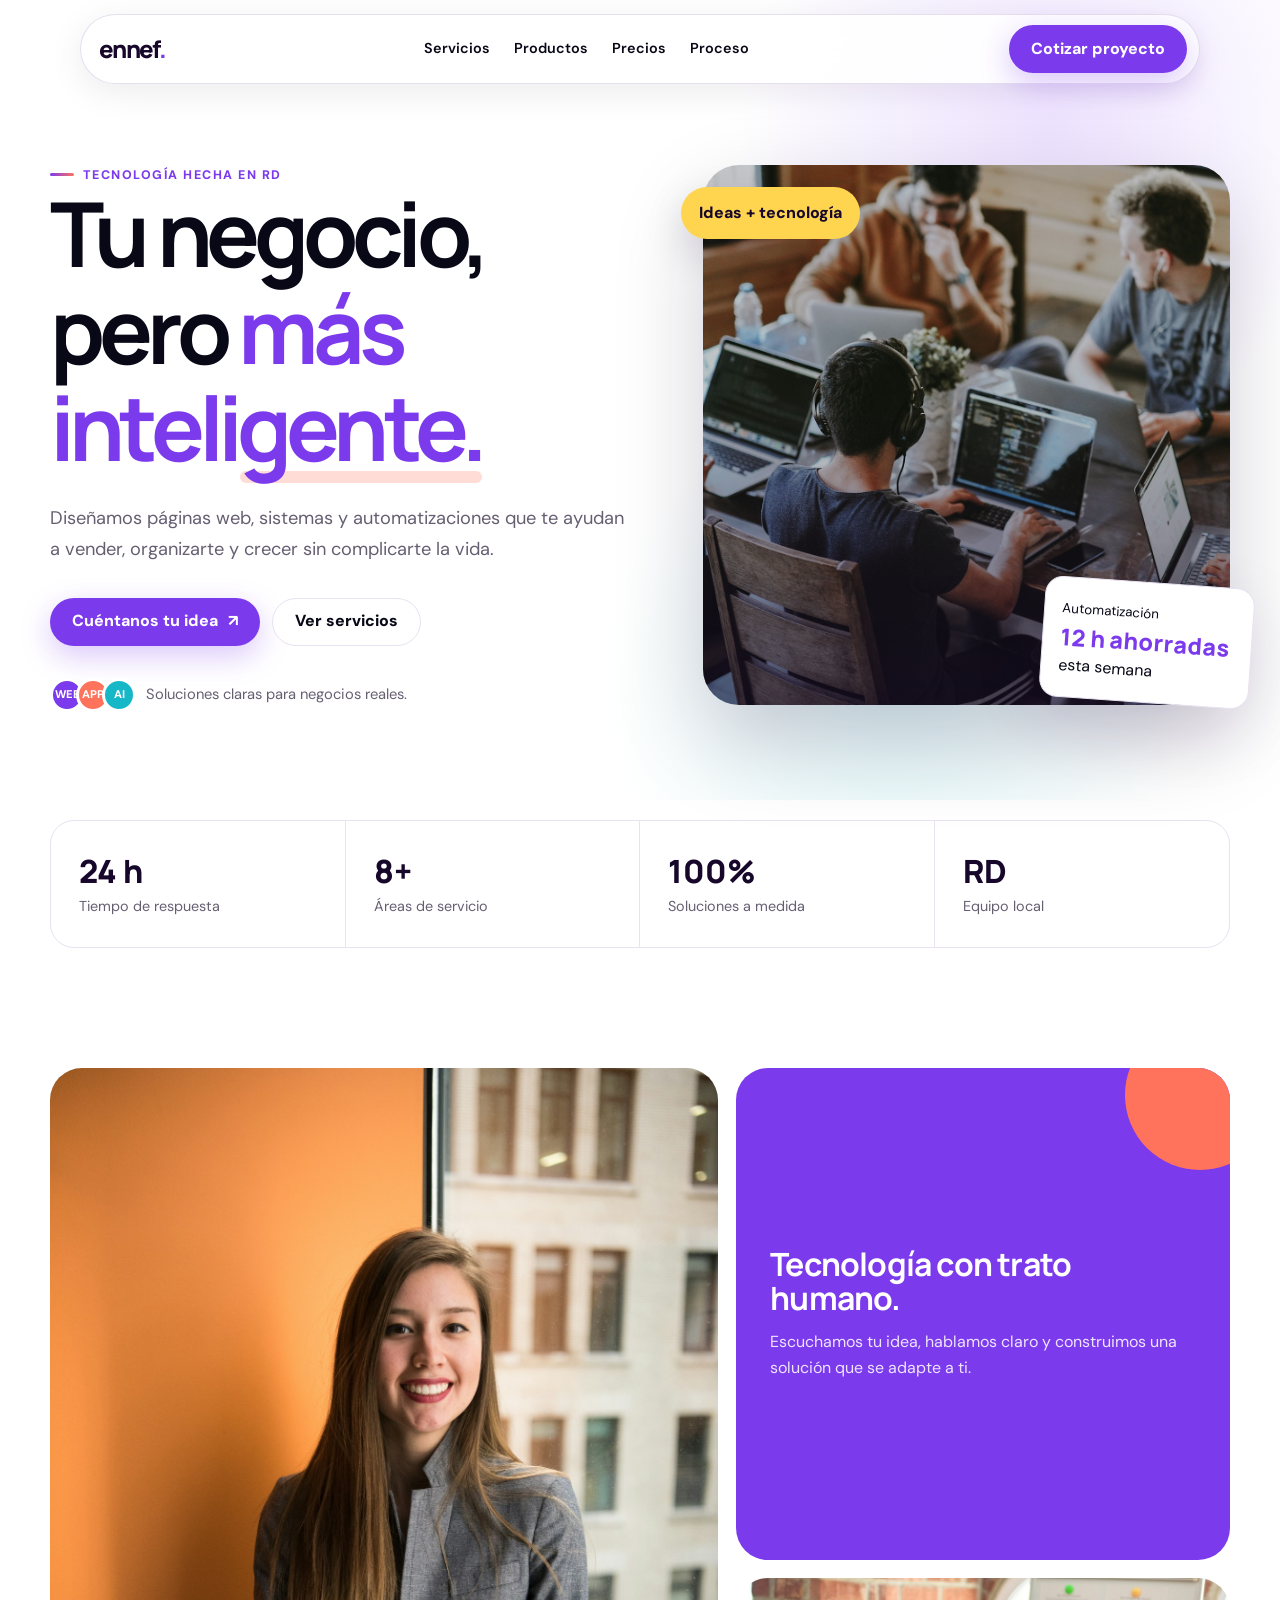
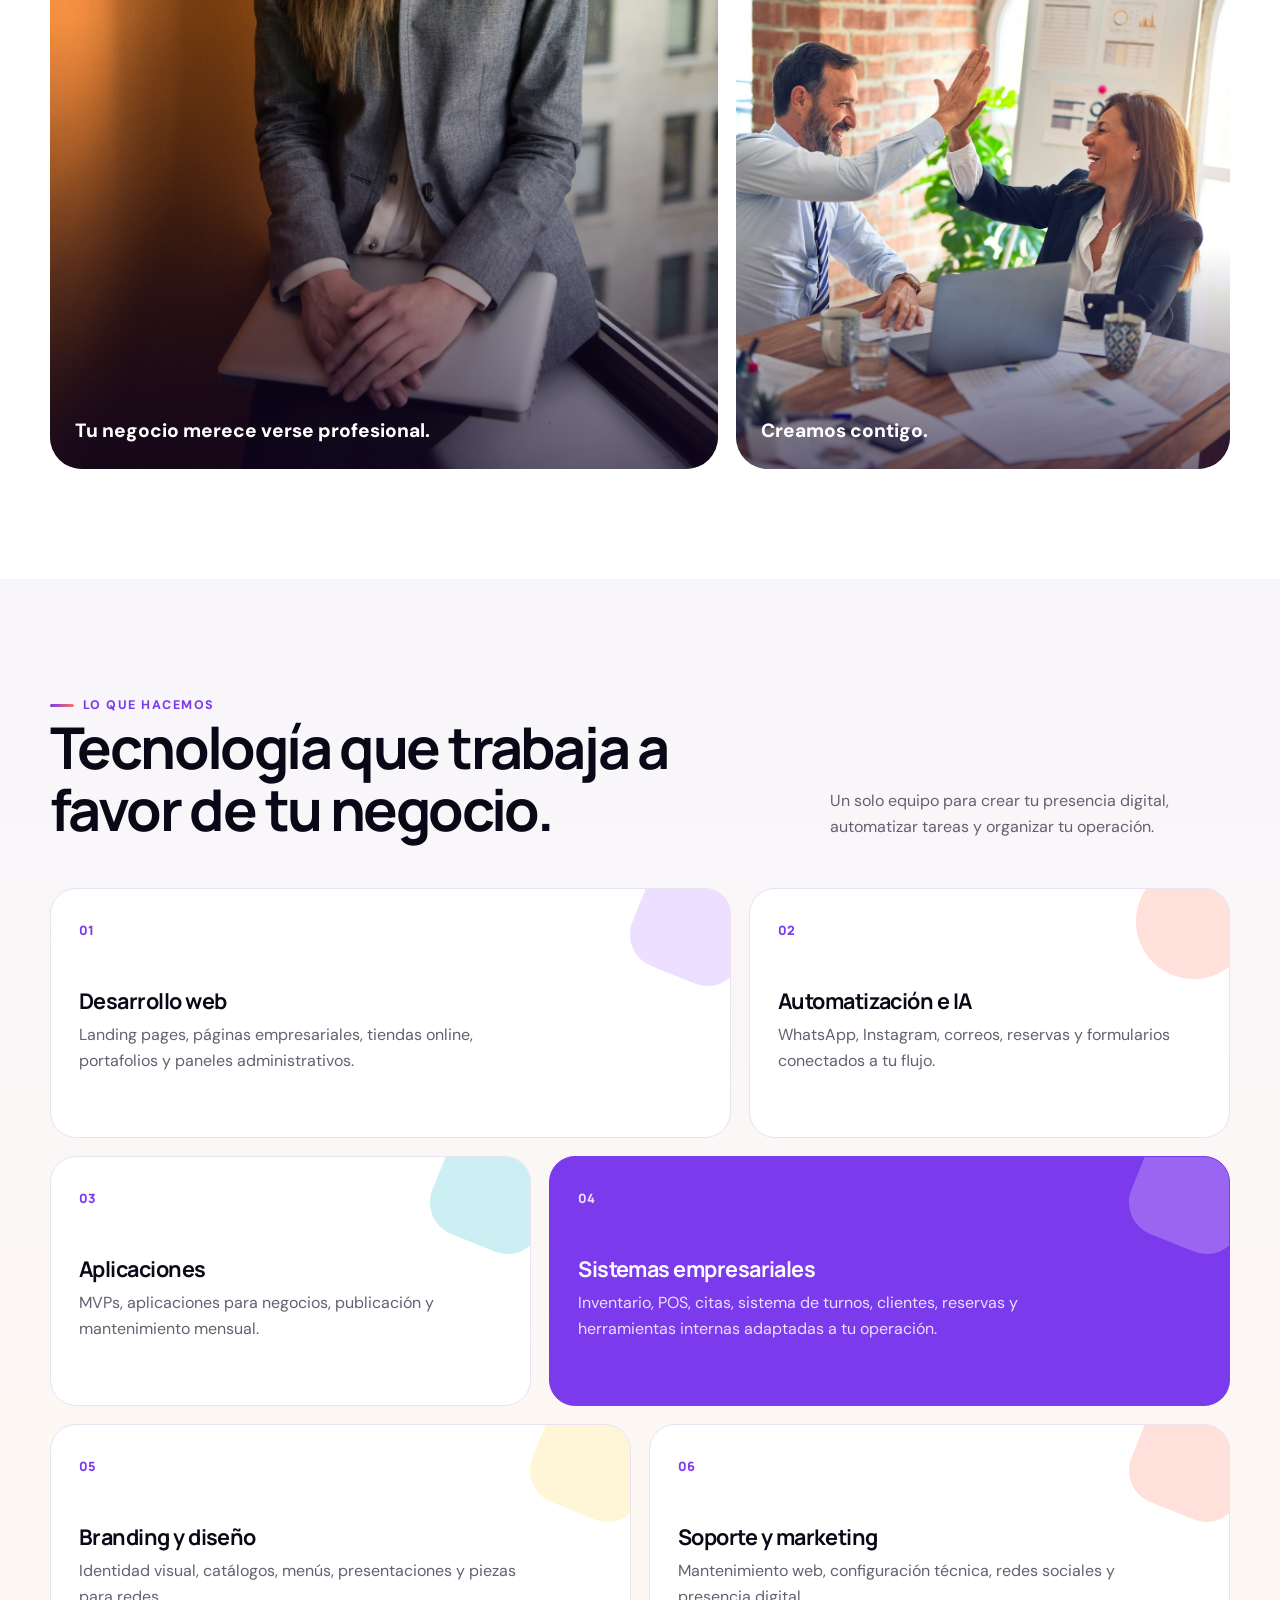
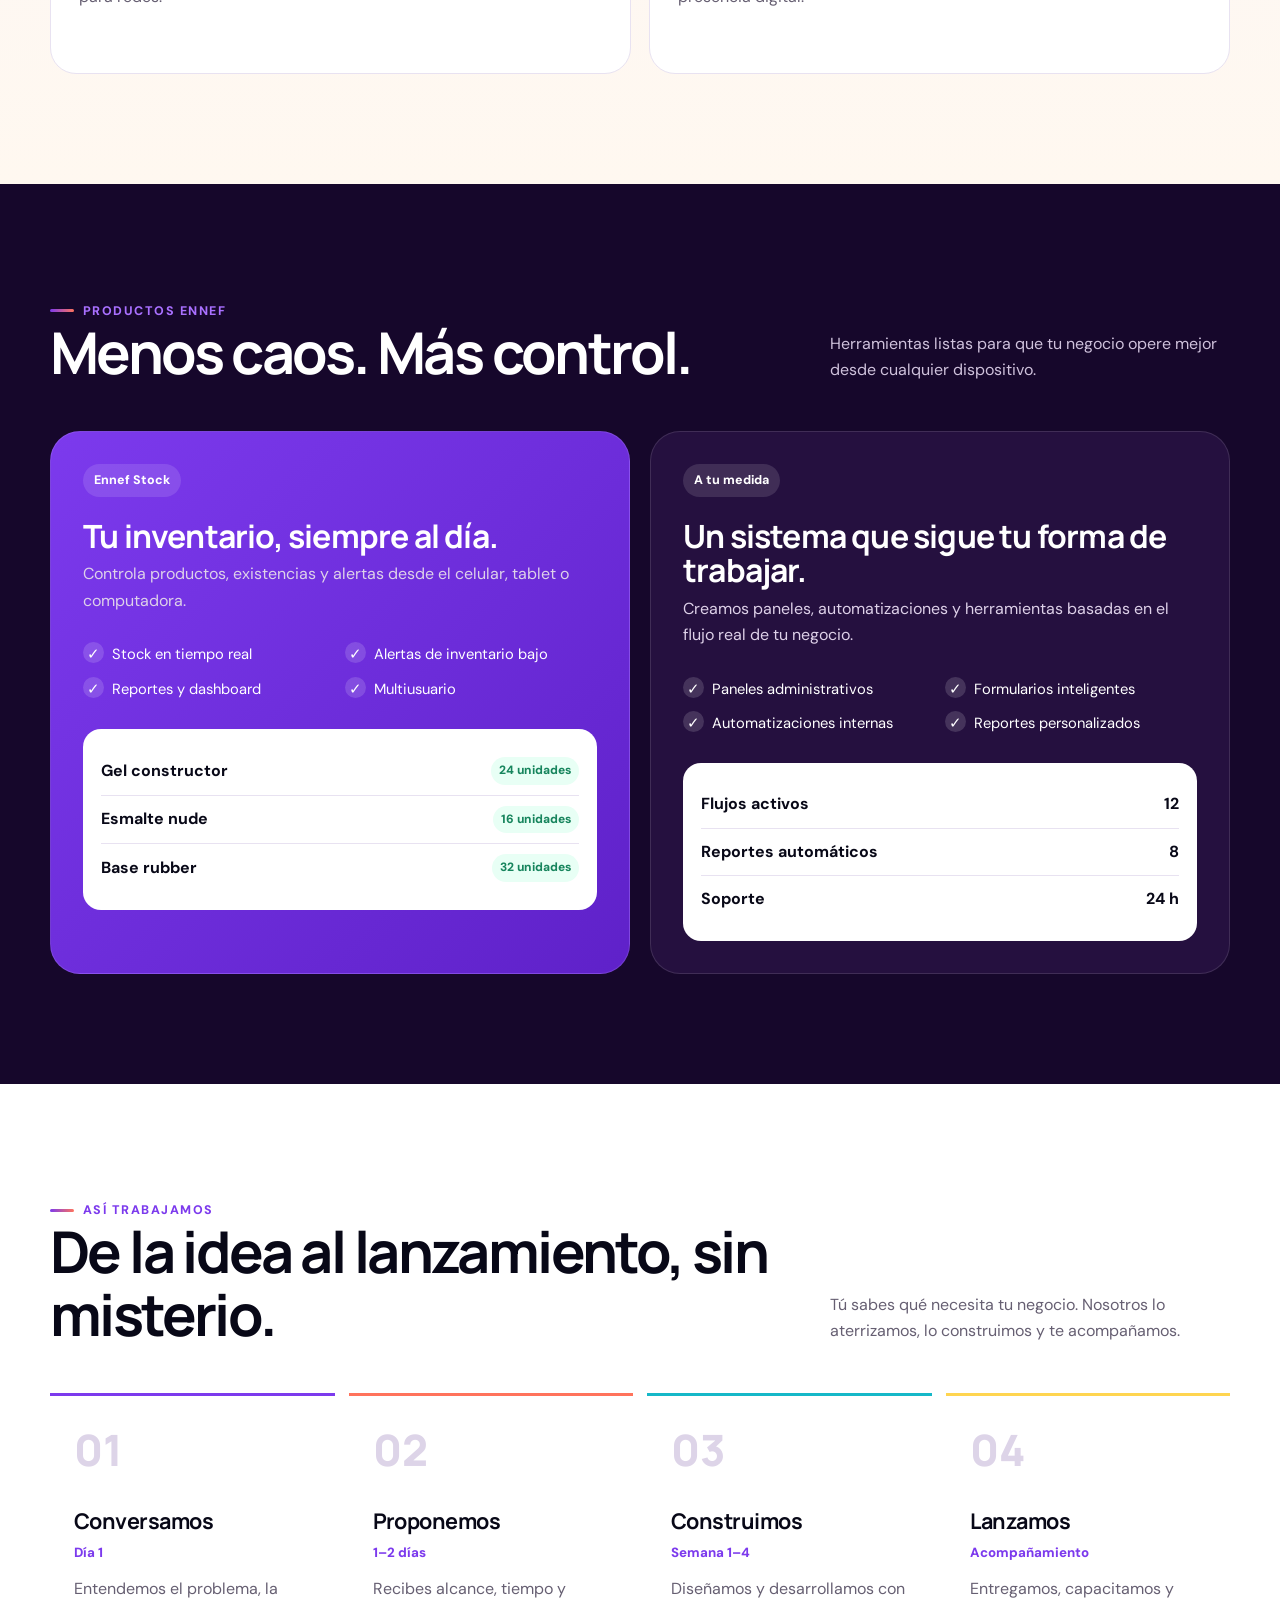
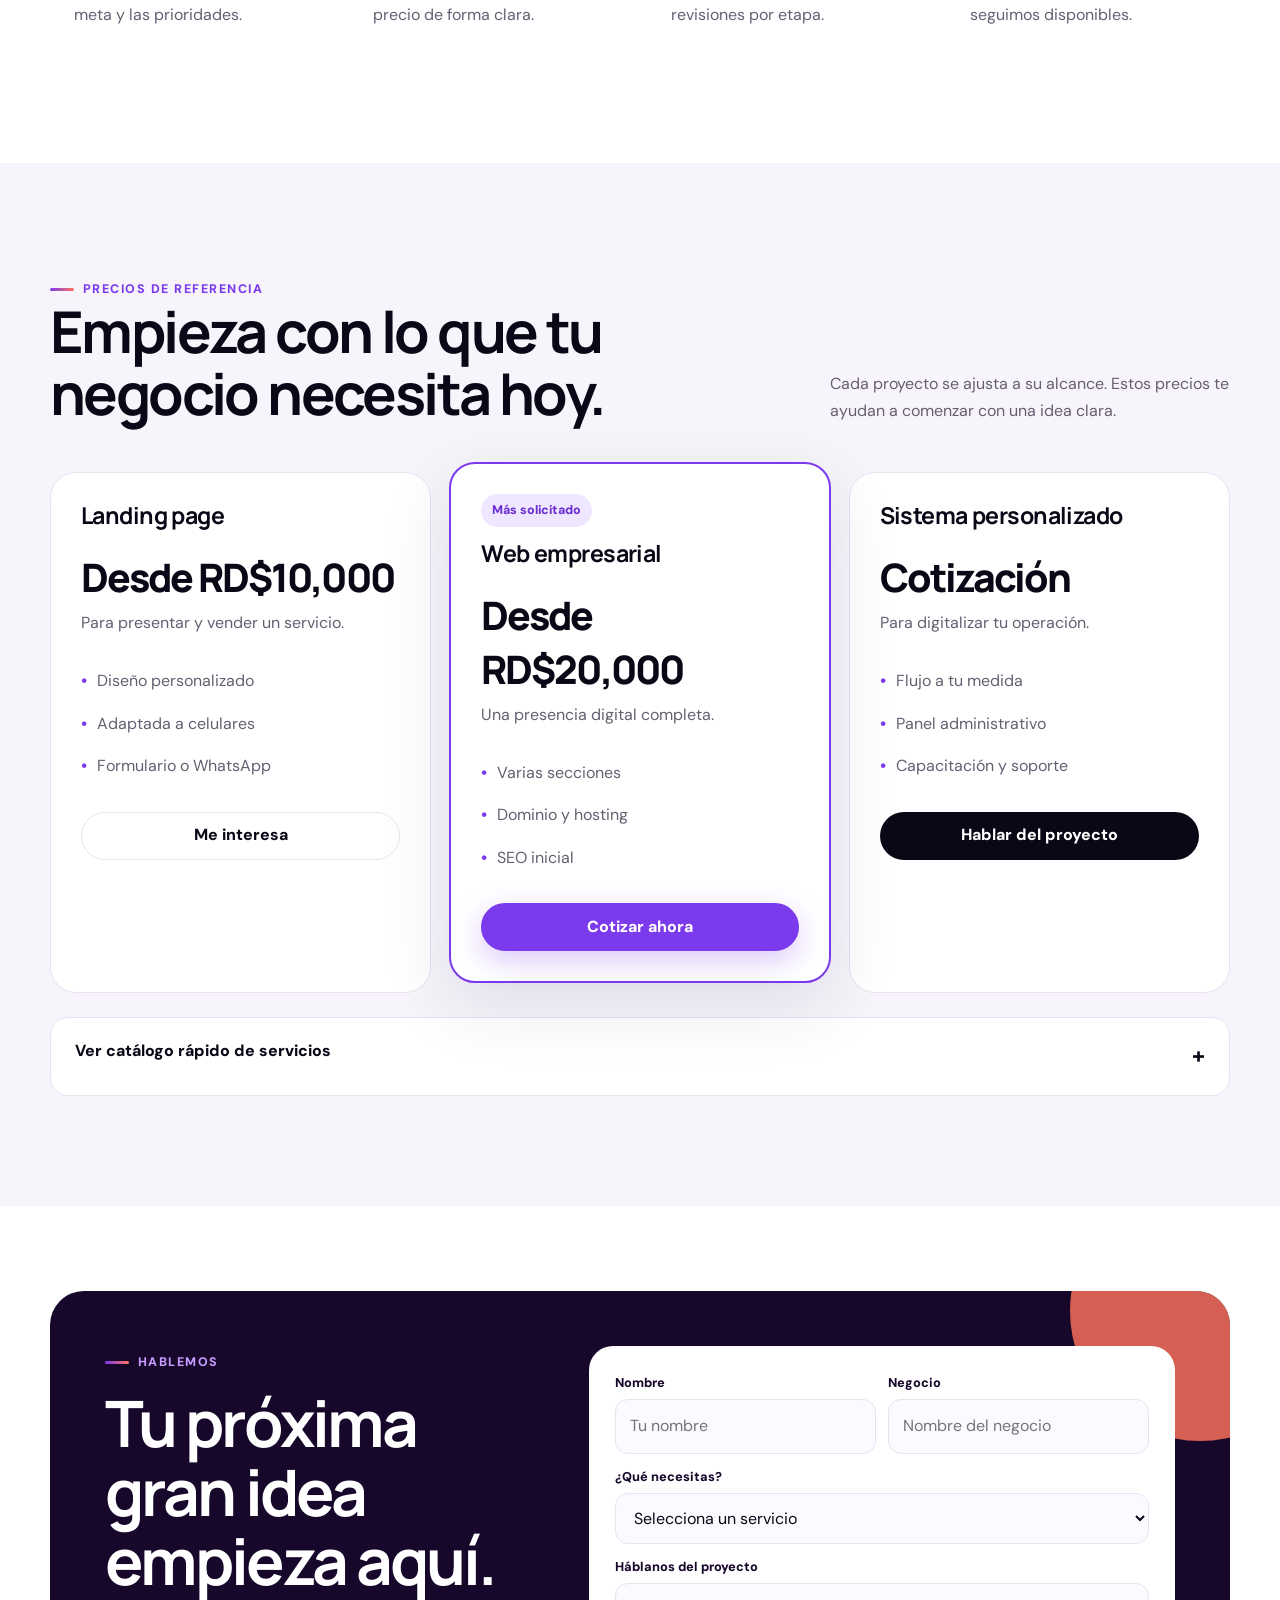
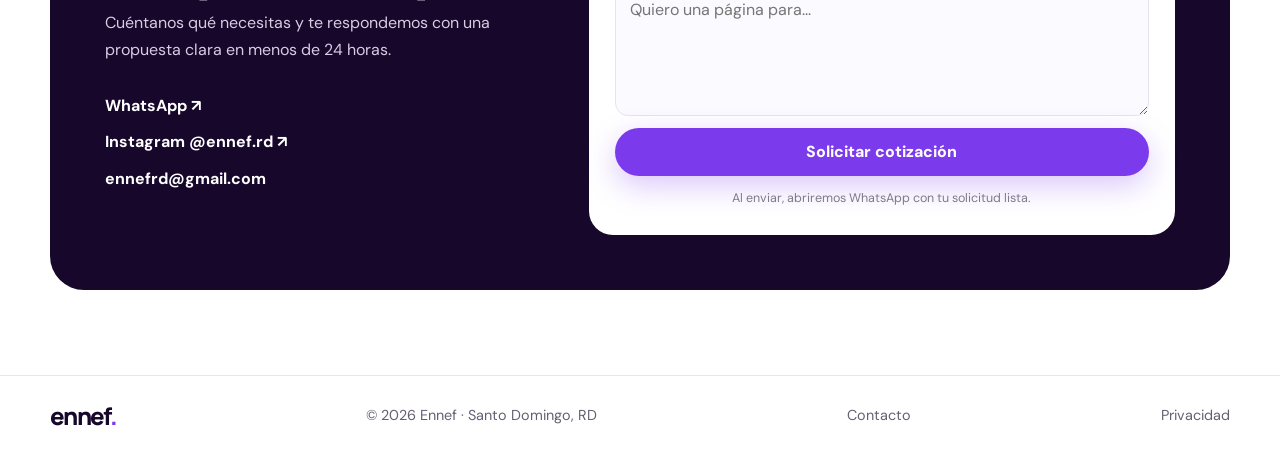
==== index.html @ be3eb2d5 "Add sistema de turnos as a service and pricing option Co-Authored-By: Claude Sonnet 5 <noreply@anthr" ====
<!doctype html>
<html lang="es">
<head>
  <meta charset="utf-8">
  <meta name="viewport" content="width=device-width,initial-scale=1">
  <meta name="theme-color" content="#ffffff">
  <meta name="description" content="Ennef crea páginas web, sistemas y automatizaciones para negocios en República Dominicana.">
  <title>Ennef — Tecnología para hacer crecer tu negocio</title>
  <meta property="og:title" content="Ennef — Tecnología para hacer crecer tu negocio">
  <meta property="og:description" content="Páginas web, sistemas y automatizaciones para negocios en República Dominicana.">
  <meta property="og:image" content="https://ennefrd.com/ennef-thumbnail-web.jpg">
  <meta property="og:url" content="https://ennefrd.com/">
  <meta name="twitter:card" content="summary_large_image">
  <meta name="twitter:title" content="Ennef — Tecnología para hacer crecer tu negocio">
  <meta name="twitter:description" content="Páginas web, sistemas y automatizaciones para negocios en República Dominicana.">
  <meta name="twitter:image" content="https://ennefrd.com/ennef-thumbnail-web.jpg">
  <!-- Google tag (gtag.js) -->
  <script async src="https://www.googletagmanager.com/gtag/js?id=G-Z92DLK2X8Y"></script>
  <script>
    window.dataLayer = window.dataLayer || [];
    function gtag(){dataLayer.push(arguments);}
    gtag('js', new Date());
    gtag('config', 'G-Z92DLK2X8Y');
  </script>
  <!-- Google AdSense -->
  <script async src="https://pagead2.googlesyndication.com/pagead/js/adsbygoogle.js?client=ca-pub-1728765769727631" crossorigin="anonymous"></script>
  <link rel="preconnect" href="https://fonts.googleapis.com">
  <link rel="preconnect" href="https://fonts.gstatic.com" crossorigin>
  <link href="https://fonts.googleapis.com/css2?family=DM+Sans:wght@400;500;600;700&family=Manrope:wght@600;700;800&display=swap" rel="stylesheet">
  <link rel="icon" type="image/png" href="favicon.png">
  <style>
    :root{--ink:#080817;--purple:#7c3aed;--deep:#16072b;--lilac:#a970ff;--cyan:#16b8c8;--coral:#ff735c;--paper:#fff;--soft:#f7f5fb;--line:#e8e2f1;--muted:#665f72;--radius:26px;--shadow:0 22px 70px rgba(40,19,71,.11)}
    *{box-sizing:border-box}html{scroll-behavior:smooth}body{margin:0;background:var(--paper);color:var(--ink);font:400 16px/1.65 "DM Sans",sans-serif;overflow-x:hidden}a{color:inherit;text-decoration:none}button,input,select,textarea{font:inherit}.wrap{width:min(1180px,calc(100% - 40px));margin:auto}.eyebrow{display:inline-flex;align-items:center;gap:9px;font-size:.78rem;font-weight:800;letter-spacing:.12em;text-transform:uppercase;color:var(--purple)}.eyebrow:before{content:"";width:24px;height:3px;border-radius:9px;background:linear-gradient(90deg,var(--purple),var(--coral))}h1,h2,h3{font-family:Manrope,sans-serif;line-height:1.08;margin:0}h1{font-size:clamp(3rem,7vw,6.35rem);letter-spacing:-.065em}h2{font-size:clamp(2rem,4.5vw,4rem);letter-spacing:-.045em}h3{font-size:1.35rem;letter-spacing:-.025em}p{margin:0;color:var(--muted)}
    .nav{position:fixed;top:14px;left:50%;transform:translateX(-50%);z-index:20;width:min(1120px,calc(100% - 28px));display:flex;align-items:center;justify-content:space-between;padding:10px 12px 10px 18px;background:rgba(255,255,255,.88);border:1px solid rgba(223,215,234,.8);border-radius:999px;backdrop-filter:blur(18px);box-shadow:0 8px 35px rgba(22,7,43,.08)}.brand{font:800 1.5rem/1 Manrope;color:var(--deep);letter-spacing:-.07em}.brand span{color:var(--purple)}.navlinks{display:flex;gap:24px;font-size:.9rem;font-weight:600}.navlinks a:hover{color:var(--purple)}.btn{display:inline-flex;align-items:center;justify-content:center;gap:10px;min-height:48px;padding:0 22px;border:0;border-radius:999px;font-weight:800;cursor:pointer;transition:.25s ease}.btn:hover{transform:translateY(-2px)}.btn-primary{color:white;background:var(--purple);box-shadow:0 10px 30px rgba(124,58,237,.28)}.btn-dark{color:white;background:var(--ink)}.btn-light{background:white;border:1px solid var(--line)}
    .hero{position:relative;min-height:800px;padding:150px 0 80px;display:flex;align-items:center}.hero:before{content:"";position:absolute;inset:0;background:radial-gradient(circle at 82% 16%,rgba(169,112,255,.2),transparent 25%),radial-gradient(circle at 70% 85%,rgba(22,184,200,.13),transparent 26%);pointer-events:none}.hero-grid{position:relative;display:grid;grid-template-columns:1.05fr .95fr;gap:70px;align-items:center}.hero-copy p{max-width:650px;font-size:1.14rem;margin:28px 0 34px}.hero-copy h1 em{position:relative;font-style:normal;color:var(--purple)}.hero-copy h1 em:after{content:"";position:absolute;height:12px;left:1%;right:0;bottom:5px;background:var(--coral);opacity:.25;z-index:-1;border-radius:20px}.actions{display:flex;gap:12px;flex-wrap:wrap}.trust{display:flex;align-items:center;gap:18px;margin-top:32px;font-size:.92rem;color:var(--muted)}.avatars{display:flex}.avatar{width:34px;height:34px;margin-right:-8px;border:3px solid white;border-radius:50%;display:grid;place-items:center;color:white;font-size:.7rem;font-weight:800}.avatar:nth-child(1){background:var(--purple)}.avatar:nth-child(2){background:var(--coral)}.avatar:nth-child(3){background:var(--cyan)}
    .visual{position:relative;min-height:540px}.orb{position:absolute;border-radius:50%}.orb.one{width:160px;height:160px;right:0;top:8px;background:var(--coral)}.orb.two{width:90px;height:90px;left:5%;bottom:35px;background:var(--cyan)}.dash{position:absolute;inset:50px 15px 30px 40px;padding:24px;background:var(--deep);border-radius:34px;box-shadow:0 35px 90px rgba(22,7,43,.27);transform:rotate(-2deg)}.dash-top{display:flex;justify-content:space-between;align-items:center;color:white}.dots{display:flex;gap:6px}.dots i{width:7px;height:7px;border-radius:50%;background:var(--lilac)}.dash-main{display:grid;grid-template-columns:1.25fr .75fr;gap:14px;margin-top:25px}.panel{background:white;border-radius:20px;padding:18px}.panel small{color:#857c90;font-weight:700}.panel strong{display:block;margin-top:10px;font:800 2rem Manrope}.chart{height:145px;margin-top:16px;display:flex;align-items:flex-end;gap:9px}.chart i{flex:1;border-radius:8px 8px 3px 3px;background:linear-gradient(180deg,var(--lilac),var(--purple))}.chart i:nth-child(1){height:38%}.chart i:nth-child(2){height:64%}.chart i:nth-child(3){height:48%}.chart i:nth-child(4){height:84%}.chart i:nth-child(5){height:69%;background:var(--coral)}.mini{display:flex;flex-direction:column;gap:14px}.mini .panel{flex:1}.status{width:10px;height:10px;border-radius:50%;background:#29c98c;display:inline-block;margin-right:6px}.float-card{position:absolute;right:-22px;bottom:2px;width:210px;padding:17px;background:white;border:1px solid var(--line);border-radius:18px;box-shadow:var(--shadow);transform:rotate(4deg)}.float-card b{display:block;font:800 1.45rem Manrope;color:var(--purple)}
    .stats{padding:20px 0 100px}.stats-grid{display:grid;grid-template-columns:repeat(4,1fr);border:1px solid var(--line);border-radius:24px;overflow:hidden}.stat{padding:28px;border-right:1px solid var(--line)}.stat:last-child{border:0}.stat b{display:block;font:800 2rem Manrope;color:var(--deep)}.stat span{font-size:.9rem;color:var(--muted)}section{padding:110px 0}.head{display:flex;justify-content:space-between;align-items:end;gap:40px;margin-bottom:48px}.head h2{max-width:720px}.head p{max-width:400px}
    .services{background:var(--soft)}.service-grid{display:grid;grid-template-columns:repeat(12,1fr);gap:18px}.card{position:relative;min-height:250px;padding:28px;background:white;border:1px solid var(--line);border-radius:var(--radius);overflow:hidden;transition:.25s}.card:hover{transform:translateY(-5px);box-shadow:var(--shadow)}.card:nth-child(1),.card:nth-child(4){grid-column:span 7}.card:nth-child(2),.card:nth-child(3){grid-column:span 5}.card:nth-child(5),.card:nth-child(6){grid-column:span 6}.num{font:800 .8rem Manrope;color:var(--purple)}.card h3{margin:45px 0 10px}.card p{max-width:440px}.shape{position:absolute;right:-22px;top:-25px;width:115px;height:115px;border-radius:34px;background:var(--lilac);transform:rotate(22deg);opacity:.22}.card:nth-child(2) .shape{background:var(--coral);border-radius:50%}.card:nth-child(3) .shape{background:var(--cyan)}.card:nth-child(4){color:white;background:var(--purple);border-color:var(--purple)}.card:nth-child(4) p,.card:nth-child(4) .num{color:#eadfff}.card:nth-child(4) .shape{background:white}.card:nth-child(5) .shape{background:#ffd550}.card:nth-child(6) .shape{background:var(--coral)}
    .products{background:var(--deep);color:white}.products .eyebrow{color:var(--lilac)}.products .head p{color:#cfc2dc}.product-grid{display:grid;grid-template-columns:1fr 1fr;gap:20px}.product{padding:32px;border-radius:30px;background:#25103f;border:1px solid rgba(255,255,255,.12)}.product.featured{background:linear-gradient(135deg,var(--purple),#5f21c9)}.tag{display:inline-flex;padding:6px 11px;border-radius:999px;background:rgba(255,255,255,.12);font-size:.78rem;font-weight:800}.product h3{font-size:2rem;margin:22px 0 8px}.product p{color:#ded1e9}.checks{display:grid;grid-template-columns:1fr 1fr;gap:10px;margin-top:28px}.check{font-size:.92rem;color:white}.check:before{content:"✓";display:inline-grid;place-items:center;width:21px;height:21px;margin-right:8px;border-radius:50%;background:rgba(255,255,255,.15)}.mock{margin-top:28px;padding:18px;border-radius:18px;background:white;color:var(--ink)}.mock-row{display:flex;justify-content:space-between;align-items:center;padding:10px 0;border-bottom:1px solid var(--line)}.mock-row:last-child{border:0}.pill{padding:4px 8px;border-radius:99px;background:#e8fff5;color:#17855d;font-size:.75rem;font-weight:800}
    .process-grid{display:grid;grid-template-columns:repeat(4,1fr);gap:14px}.step{padding:24px;border-top:3px solid var(--line)}.step:first-child{border-color:var(--purple)}.step:nth-child(2){border-color:var(--coral)}.step:nth-child(3){border-color:var(--cyan)}.step:nth-child(4){border-color:#ffd550}.step b{font:800 2.7rem Manrope;color:#ddd4e8}.step h3{margin:30px 0 10px}.step small{display:block;margin-bottom:12px;color:var(--purple);font-weight:800}
    .pricing{background:var(--soft)}.price-grid{display:grid;grid-template-columns:repeat(3,1fr);gap:18px}.price{padding:30px;background:white;border:1px solid var(--line);border-radius:26px}.price.pop{border:2px solid var(--purple);transform:translateY(-10px);box-shadow:var(--shadow)}.price h3{font-size:1.45rem}.amount{margin:22px 0 6px;font:800 2.45rem Manrope;letter-spacing:-.05em}.price ul{list-style:none;padding:0;margin:24px 0}.price li{padding:8px 0;color:var(--muted)}.price li:before{content:"•";color:var(--purple);font-weight:900;margin-right:10px}.price .btn{width:100%}.catalog{margin-top:24px}.catalog summary{cursor:pointer;list-style:none;padding:20px 24px;background:white;border:1px solid var(--line);border-radius:18px;font-weight:800;display:flex;justify-content:space-between}.catalog summary:after{content:"+";font-size:1.4rem}.catalog[open] summary:after{content:"−"}.catalog-body{display:grid;grid-template-columns:repeat(3,1fr);gap:14px;padding-top:14px}.cat{padding:22px;border:1px solid var(--line);border-radius:18px;background:white}.cat h3{margin-bottom:13px}.cat div{display:flex;justify-content:space-between;gap:12px;padding:8px 0;border-bottom:1px solid var(--line);font-size:.9rem}.cat div:last-child{border:0}.cat b{white-space:nowrap;color:var(--purple)}
    .contact{padding:85px 0;background:white}.contact-box{position:relative;display:grid;grid-template-columns:.85fr 1.15fr;gap:50px;padding:55px;border-radius:34px;color:white;background:var(--deep);overflow:hidden}.contact-box:after{content:"";position:absolute;width:260px;height:260px;border-radius:50%;background:var(--coral);right:-100px;top:-110px;opacity:.82}.contact-copy{position:relative;z-index:1}.contact-copy h2{font-size:clamp(2.4rem,5vw,4.6rem);margin:15px 0}.contact-copy p{color:#d8cce2}.links{margin-top:30px;display:grid;gap:10px}.links a{font-weight:700}.form{position:relative;z-index:1;display:grid;grid-template-columns:1fr 1fr;gap:12px;padding:26px;border-radius:24px;background:white}.field{display:grid;gap:6px}.field.full{grid-column:1/-1}.field label{font-size:.8rem;font-weight:800;color:var(--deep)}.field input,.field select,.field textarea{width:100%;border:1px solid var(--line);border-radius:13px;padding:13px 14px;background:#fbfaff;color:var(--ink);outline:none}.field input:focus,.field select:focus,.field textarea:focus{border-color:var(--purple);box-shadow:0 0 0 3px rgba(124,58,237,.12)}.form .btn{grid-column:1/-1}.note{grid-column:1/-1;color:#81788b;font-size:.78rem;text-align:center}footer{padding:28px 0;border-top:1px solid var(--line)}.footer{display:flex;justify-content:space-between;align-items:center;color:var(--muted);font-size:.9rem}.mobile-toggle{display:none;background:none;border:0;font-size:1.5rem}
    @media(max-width:900px){.navlinks{display:none}.mobile-toggle{display:block}.nav .btn{display:none}.hero{padding-top:125px;min-height:auto}.hero-grid,.contact-box{grid-template-columns:1fr}.hero-grid{gap:25px}.visual{min-height:470px}.stats-grid{grid-template-columns:1fr 1fr}.stat:nth-child(2){border-right:0}.stat:nth-child(-n+2){border-bottom:1px solid var(--line)}.service-grid{grid-template-columns:1fr}.card:nth-child(n){grid-column:auto}.product-grid,.price-grid{grid-template-columns:1fr}.price.pop{transform:none}.process-grid{grid-template-columns:1fr 1fr}.catalog-body{grid-template-columns:1fr}.contact-box{padding:35px}.head{align-items:start;flex-direction:column}}
    .hero-photo{position:absolute;inset:0;width:100%;height:100%;object-fit:cover;object-position:center;border-radius:36px;box-shadow:0 35px 90px rgba(22,7,43,.2)}.visual:after{content:"";position:absolute;inset:0;border-radius:36px;background:linear-gradient(180deg,transparent 45%,rgba(22,7,43,.5));pointer-events:none}.photo-badge{position:absolute;z-index:3;top:22px;left:-22px;padding:13px 18px;border-radius:999px;background:#ffd550;color:var(--deep);font-weight:800;box-shadow:0 15px 40px rgba(22,7,43,.14)}.visual .float-card{z-index:3}.people{padding:20px 0 110px}.people-grid{display:grid;grid-template-columns:1.15fr .85fr;gap:18px;min-height:580px}.people-photo{position:relative;overflow:hidden;border-radius:32px}.people-photo img{width:100%;height:100%;object-fit:cover;display:block;transition:transform .5s ease}.people-photo:hover img{transform:scale(1.025)}.people-photo:after{content:"";position:absolute;inset:0;background:linear-gradient(180deg,transparent 55%,rgba(22,7,43,.6))}.people-photo span{position:absolute;z-index:2;left:25px;bottom:22px;color:white;font-weight:800;font-size:1.2rem}.people-side{display:grid;grid-template-rows:1fr 1fr;gap:18px}.people-copy{display:flex;flex-direction:column;justify-content:center;padding:34px;border-radius:32px;background:var(--purple);color:white;overflow:hidden;position:relative}.people-copy:after{content:"";position:absolute;width:150px;height:150px;border-radius:50%;right:-45px;top:-48px;background:var(--coral)}.people-copy h3{position:relative;z-index:1;font-size:2rem;margin-bottom:13px}.people-copy p{position:relative;z-index:1;color:#eee4ff}.people-side .people-photo{min-height:260px}.services{background:linear-gradient(180deg,#f8f6fc 0%,#fff8f0 100%)}
    @media(max-width:900px){.people-grid{grid-template-columns:1fr;min-height:auto}.people-photo{min-height:450px}.people-side{grid-template-columns:1fr 1fr;grid-template-rows:auto}.photo-badge{left:18px}.visual .float-card{right:-5px}}
    @media(max-width:600px){.wrap{width:min(100% - 26px,1180px)}section{padding:78px 0}h1{font-size:3.25rem}.hero-copy p{font-size:1rem}.visual{min-height:390px}.float-card{right:-5px;width:175px}.stats{padding-bottom:55px}.stats-grid{grid-template-columns:1fr}.stat{border-right:0;border-bottom:1px solid var(--line)!important}.stat:last-child{border-bottom:0!important}.product-grid,.process-grid{grid-template-columns:1fr}.checks{grid-template-columns:1fr}.contact-box{padding:28px 20px}.form{grid-template-columns:1fr;padding:18px}.field{grid-column:1/-1}.footer{flex-direction:column;gap:8px}.head{margin-bottom:34px}.people{padding-bottom:78px}.people-grid,.people-side{display:grid;grid-template-columns:1fr}.people-photo{min-height:370px}.people-side .people-photo{min-height:300px}.people-copy{min-height:260px}.photo-badge{top:16px;left:14px}}
  </style>
</head>
<body>
  <header class="nav">
    <a class="brand" href="#inicio" aria-label="Ennef, inicio">ennef<span>.</span></a>
    <nav class="navlinks" aria-label="Navegación principal"><a href="#servicios">Servicios</a><a href="#productos">Productos</a><a href="#precios">Precios</a><a href="#proceso">Proceso</a></nav>
    <a class="btn btn-primary" href="#contacto">Cotizar proyecto</a>
    <button class="mobile-toggle" aria-label="Abrir menú" onclick="document.querySelector('.navlinks').style.display=document.querySelector('.navlinks').style.display==='flex'?'none':'flex'">☰</button>
  </header>

  <main>
    <section class="hero" id="inicio">
      <div class="wrap hero-grid">
        <div class="hero-copy">
          <span class="eyebrow">Tecnología hecha en RD</span>
          <h1>Tu negocio, pero <em>más inteligente.</em></h1>
          <p>Diseñamos páginas web, sistemas y automatizaciones que te ayudan a vender, organizarte y crecer sin complicarte la vida.</p>
          <div class="actions"><a class="btn btn-primary" href="#contacto">Cuéntanos tu idea <span>↗</span></a><a class="btn btn-light" href="#servicios">Ver servicios</a></div>
          <div class="trust"><div class="avatars"><span class="avatar">WEB</span><span class="avatar">APP</span><span class="avatar">AI</span></div><span>Soluciones claras para negocios reales.</span></div>
        </div>
        <div class="visual" aria-label="Equipo creativo trabajando en conjunto">
          <img class="hero-photo" src="assets/equipo-hero.jpg" alt="Equipo joven colaborando alrededor de una laptop">
          <span class="photo-badge">Ideas + tecnología</span>
          <div class="float-card"><small>Automatización</small><b>12 h ahorradas</b><span>esta semana</span></div>
        </div>
      </div>
    </section>

    <div class="stats"><div class="wrap stats-grid"><div class="stat"><b>24 h</b><span>Tiempo de respuesta</span></div><div class="stat"><b>8+</b><span>Áreas de servicio</span></div><div class="stat"><b>100%</b><span>Soluciones a medida</span></div><div class="stat"><b>RD</b><span>Equipo local</span></div></div></div>

    <div class="people"><div class="wrap people-grid">
      <div class="people-photo"><img src="assets/emprendedora.jpg" alt="Emprendedora trabajando desde una oficina luminosa" loading="lazy"><span>Tu negocio merece verse profesional.</span></div>
      <div class="people-side"><div class="people-copy"><h3>Tecnología con trato humano.</h3><p>Escuchamos tu idea, hablamos claro y construimos una solución que se adapte a ti.</p></div><div class="people-photo"><img src="assets/equipo-reunion.jpg" alt="Equipo diverso colaborando en una reunión de trabajo" loading="lazy"><span>Creamos contigo.</span></div></div>
    </div></div>

    <section class="services" id="servicios"><div class="wrap">
      <div class="head"><div><span class="eyebrow">Lo que hacemos</span><h2>Tecnología que trabaja a favor de tu negocio.</h2></div><p>Un solo equipo para crear tu presencia digital, automatizar tareas y organizar tu operación.</p></div>
      <div class="service-grid">
        <article class="card"><span class="shape"></span><span class="num">01</span><h3>Desarrollo web</h3><p>Landing pages, páginas empresariales, tiendas online, portafolios y paneles administrativos.</p></article>
        <article class="card"><span class="shape"></span><span class="num">02</span><h3>Automatización e IA</h3><p>WhatsApp, Instagram, correos, reservas y formularios conectados a tu flujo.</p></article>
        <article class="card"><span class="shape"></span><span class="num">03</span><h3>Aplicaciones</h3><p>MVPs, aplicaciones para negocios, publicación y mantenimiento mensual.</p></article>
        <article class="card"><span class="shape"></span><span class="num">04</span><h3>Sistemas empresariales</h3><p>Inventario, POS, citas, sistema de turnos, clientes, reservas y herramientas internas adaptadas a tu operación.</p></article>
        <article class="card"><span class="shape"></span><span class="num">05</span><h3>Branding y diseño</h3><p>Identidad visual, catálogos, menús, presentaciones y piezas para redes.</p></article>
        <article class="card"><span class="shape"></span><span class="num">06</span><h3>Soporte y marketing</h3><p>Mantenimiento web, configuración técnica, redes sociales y presencia digital.</p></article>
      </div>
    </div></section>

    <section class="products" id="productos"><div class="wrap">
      <div class="head"><div><span class="eyebrow">Productos Ennef</span><h2>Menos caos. Más control.</h2></div><p>Herramientas listas para que tu negocio opere mejor desde cualquier dispositivo.</p></div>
      <div class="product-grid">
        <article class="product featured"><span class="tag">Ennef Stock</span><h3>Tu inventario, siempre al día.</h3><p>Controla productos, existencias y alertas desde el celular, tablet o computadora.</p><div class="checks"><span class="check">Stock en tiempo real</span><span class="check">Alertas de inventario bajo</span><span class="check">Reportes y dashboard</span><span class="check">Multiusuario</span></div><div class="mock"><div class="mock-row"><b>Gel constructor</b><span class="pill">24 unidades</span></div><div class="mock-row"><b>Esmalte nude</b><span class="pill">16 unidades</span></div><div class="mock-row"><b>Base rubber</b><span class="pill">32 unidades</span></div></div></article>
        <article class="product"><span class="tag">A tu medida</span><h3>Un sistema que sigue tu forma de trabajar.</h3><p>Creamos paneles, automatizaciones y herramientas basadas en el flujo real de tu negocio.</p><div class="checks"><span class="check">Paneles administrativos</span><span class="check">Formularios inteligentes</span><span class="check">Automatizaciones internas</span><span class="check">Reportes personalizados</span></div><div class="mock"><div class="mock-row"><b>Flujos activos</b><strong>12</strong></div><div class="mock-row"><b>Reportes automáticos</b><strong>8</strong></div><div class="mock-row"><b>Soporte</b><strong>24 h</strong></div></div></article>
      </div>
    </div></section>

    <section id="proceso"><div class="wrap">
      <div class="head"><div><span class="eyebrow">Así trabajamos</span><h2>De la idea al lanzamiento, sin misterio.</h2></div><p>Tú sabes qué necesita tu negocio. Nosotros lo aterrizamos, lo construimos y te acompañamos.</p></div>
      <div class="process-grid"><article class="step"><b>01</b><h3>Conversamos</h3><small>Día 1</small><p>Entendemos el problema, la meta y las prioridades.</p></article><article class="step"><b>02</b><h3>Proponemos</h3><small>1–2 días</small><p>Recibes alcance, tiempo y precio de forma clara.</p></article><article class="step"><b>03</b><h3>Construimos</h3><small>Semana 1–4</small><p>Diseñamos y desarrollamos con revisiones por etapa.</p></article><article class="step"><b>04</b><h3>Lanzamos</h3><small>Acompañamiento</small><p>Entregamos, capacitamos y seguimos disponibles.</p></article></div>
    </div></section>

    <section class="pricing" id="precios"><div class="wrap">
      <div class="head"><div><span class="eyebrow">Precios de referencia</span><h2>Empieza con lo que tu negocio necesita hoy.</h2></div><p>Cada proyecto se ajusta a su alcance. Estos precios te ayudan a comenzar con una idea clara.</p></div>
      <div class="price-grid"><article class="price"><h3>Landing page</h3><div class="amount">Desde RD$10,000</div><p>Para presentar y vender un servicio.</p><ul><li>Diseño personalizado</li><li>Adaptada a celulares</li><li>Formulario o WhatsApp</li></ul><a class="btn btn-light" href="#contacto">Me interesa</a></article><article class="price pop"><span class="tag" style="background:#eee7ff;color:#6b2dd1">Más solicitado</span><h3 style="margin-top:14px">Web empresarial</h3><div class="amount">Desde RD$20,000</div><p>Una presencia digital completa.</p><ul><li>Varias secciones</li><li>Dominio y hosting</li><li>SEO inicial</li></ul><a class="btn btn-primary" href="#contacto">Cotizar ahora</a></article><article class="price"><h3>Sistema personalizado</h3><div class="amount">Cotización</div><p>Para digitalizar tu operación.</p><ul><li>Flujo a tu medida</li><li>Panel administrativo</li><li>Capacitación y soporte</li></ul><a class="btn btn-dark" href="#contacto">Hablar del proyecto</a></article></div>
      <details class="catalog"><summary>Ver catálogo rápido de servicios</summary><div class="catalog-body"><div class="cat"><h3>Web</h3><div><span>Portafolio profesional</span><b>RD$12,000+</b></div><div><span>Tienda online</span><b>RD$35,000+</b></div><div><span>Panel administrativo</span><b>RD$20,000+</b></div></div><div class="cat"><h3>Automatización</h3><div><span>WhatsApp</span><b>RD$8,000+</b></div><div><span>Instagram</span><b>RD$7,000+</b></div><div><span>Reservas</span><b>RD$10,000+</b></div><div><span>Sistema de turnos</span><b>RD$9,000+</b></div></div><div class="cat"><h3>Diseño y soporte</h3><div><span>Identidad visual</span><b>RD$10,000</b></div><div><span>Catálogo digital</span><b>RD$6,000+</b></div><div><span>Mantenimiento web</span><b>RD$3,000/mes</b></div></div></div></details>
    </div></section>

    <section class="contact" id="contacto"><div class="wrap contact-box">
      <div class="contact-copy"><span class="eyebrow" style="color:#c69cff">Hablemos</span><h2>Tu próxima gran idea empieza aquí.</h2><p>Cuéntanos qué necesitas y te respondemos con una propuesta clara en menos de 24 horas.</p><div class="links"><a href="https://wa.me/18297471943" target="_blank" rel="noreferrer">WhatsApp ↗</a><a href="https://www.instagram.com/ennef.rd/" target="_blank" rel="noreferrer">Instagram @ennef.rd ↗</a><a href="mailto:ennefrd@gmail.com">ennefrd@gmail.com</a></div></div>
      <form class="form" onsubmit="sendQuote(event)"><div class="field"><label for="name">Nombre</label><input id="name" required placeholder="Tu nombre"></div><div class="field"><label for="business">Negocio</label><input id="business" placeholder="Nombre del negocio"></div><div class="field full"><label for="service">¿Qué necesitas?</label><select id="service" required><option value="">Selecciona un servicio</option><option>Página web</option><option>Sistema o aplicación</option><option>Automatización</option><option>Branding y diseño</option><option>Soporte tecnológico</option><option>Otro</option></select></div><div class="field full"><label for="message">Háblanos del proyecto</label><textarea id="message" rows="4" placeholder="Quiero una página para..."></textarea></div><button class="btn btn-primary" type="submit">Solicitar cotización</button><span class="note">Al enviar, abriremos WhatsApp con tu solicitud lista.</span></form>
    </div></section>
  </main>

  <footer><div class="wrap footer"><a class="brand" href="#inicio">ennef<span>.</span></a><span>© 2026 Ennef · Santo Domingo, RD</span><a href="mailto:ennefrd@gmail.com">Contacto</a><a href="privacidad.html">Privacidad</a></div></footer>
  <script>
    function sendQuote(event){event.preventDefault();const n=document.getElementById('name').value.trim();const b=document.getElementById('business').value.trim();const s=document.getElementById('service').value;const m=document.getElementById('message').value.trim();const text=`Hola Ennef, soy ${n}${b?` de ${b}`:''}. Me interesa: ${s}.${m?`%0A%0A${m}`:''}`;window.open(`https://wa.me/18297471943?text=${encodeURIComponent(text).replace(/%250A/g,'%0A')}`,'_blank','noopener')}
  </script>
</body>
</html>
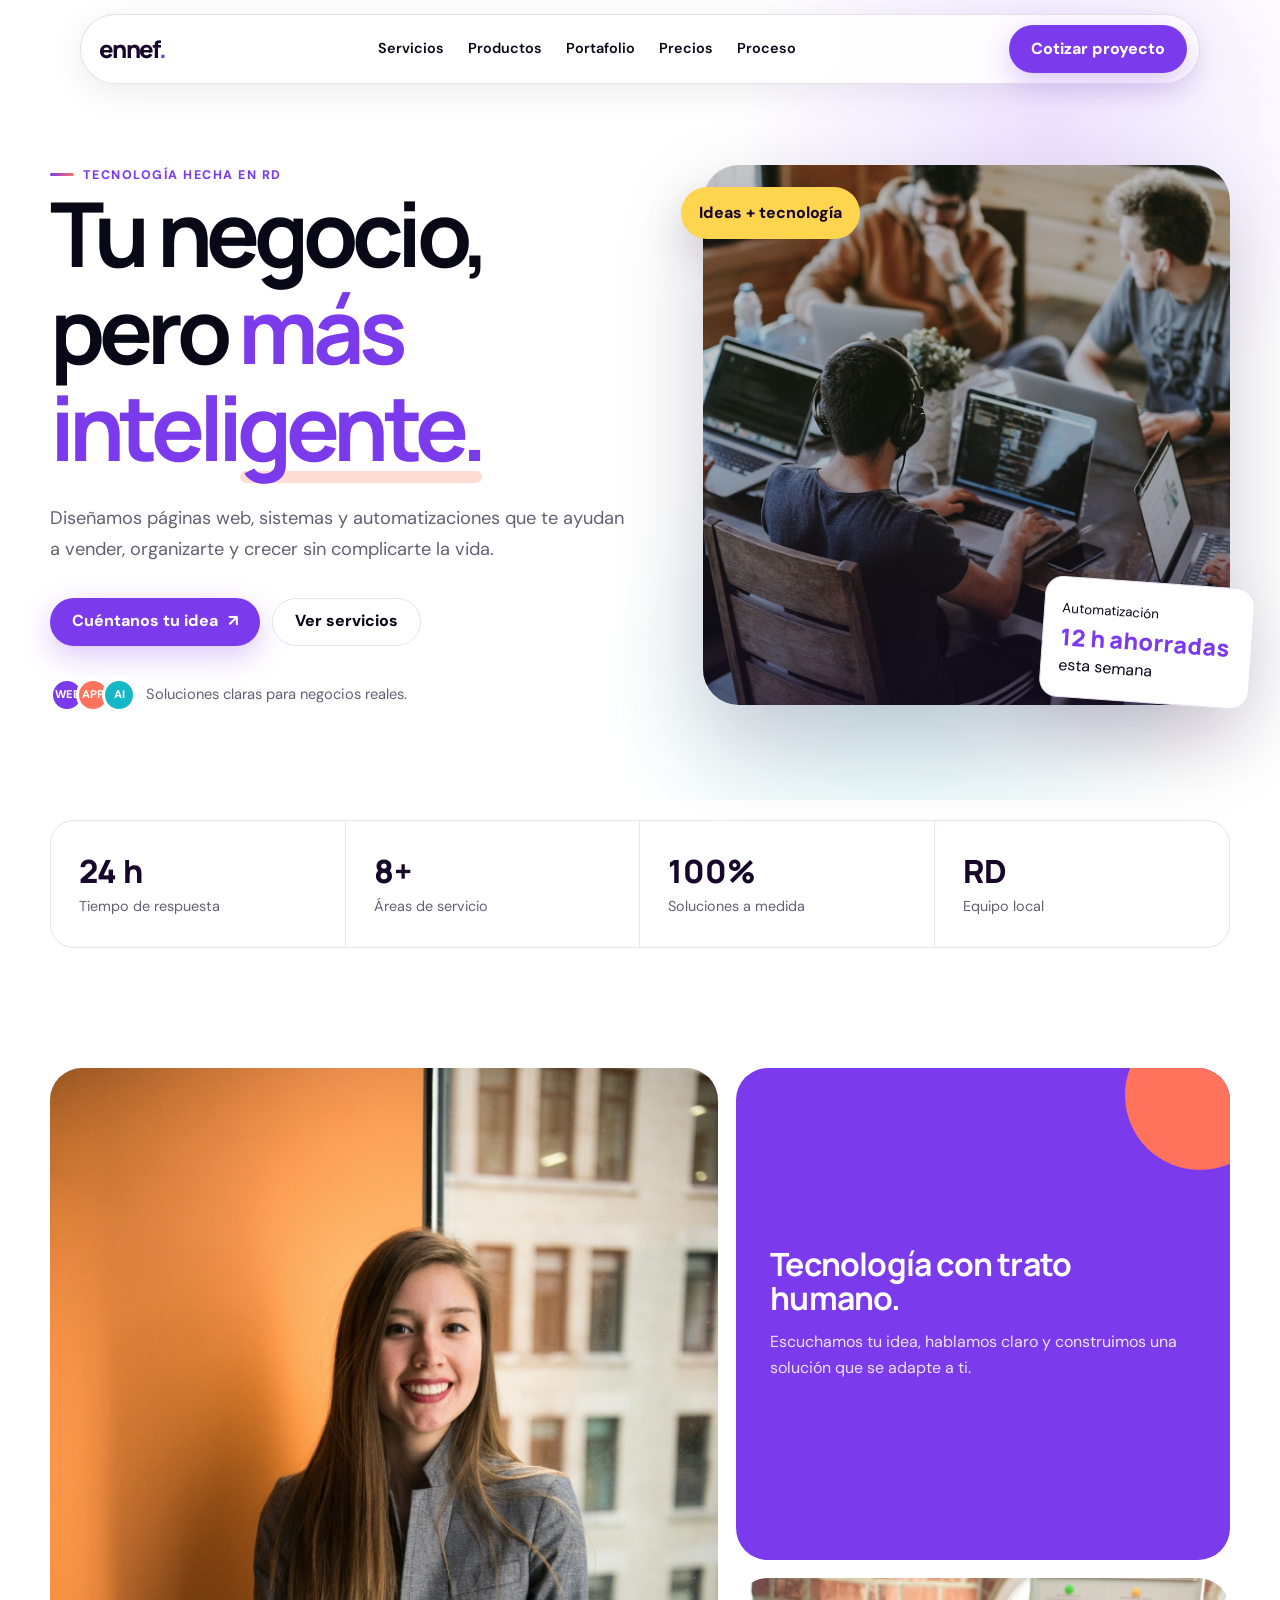
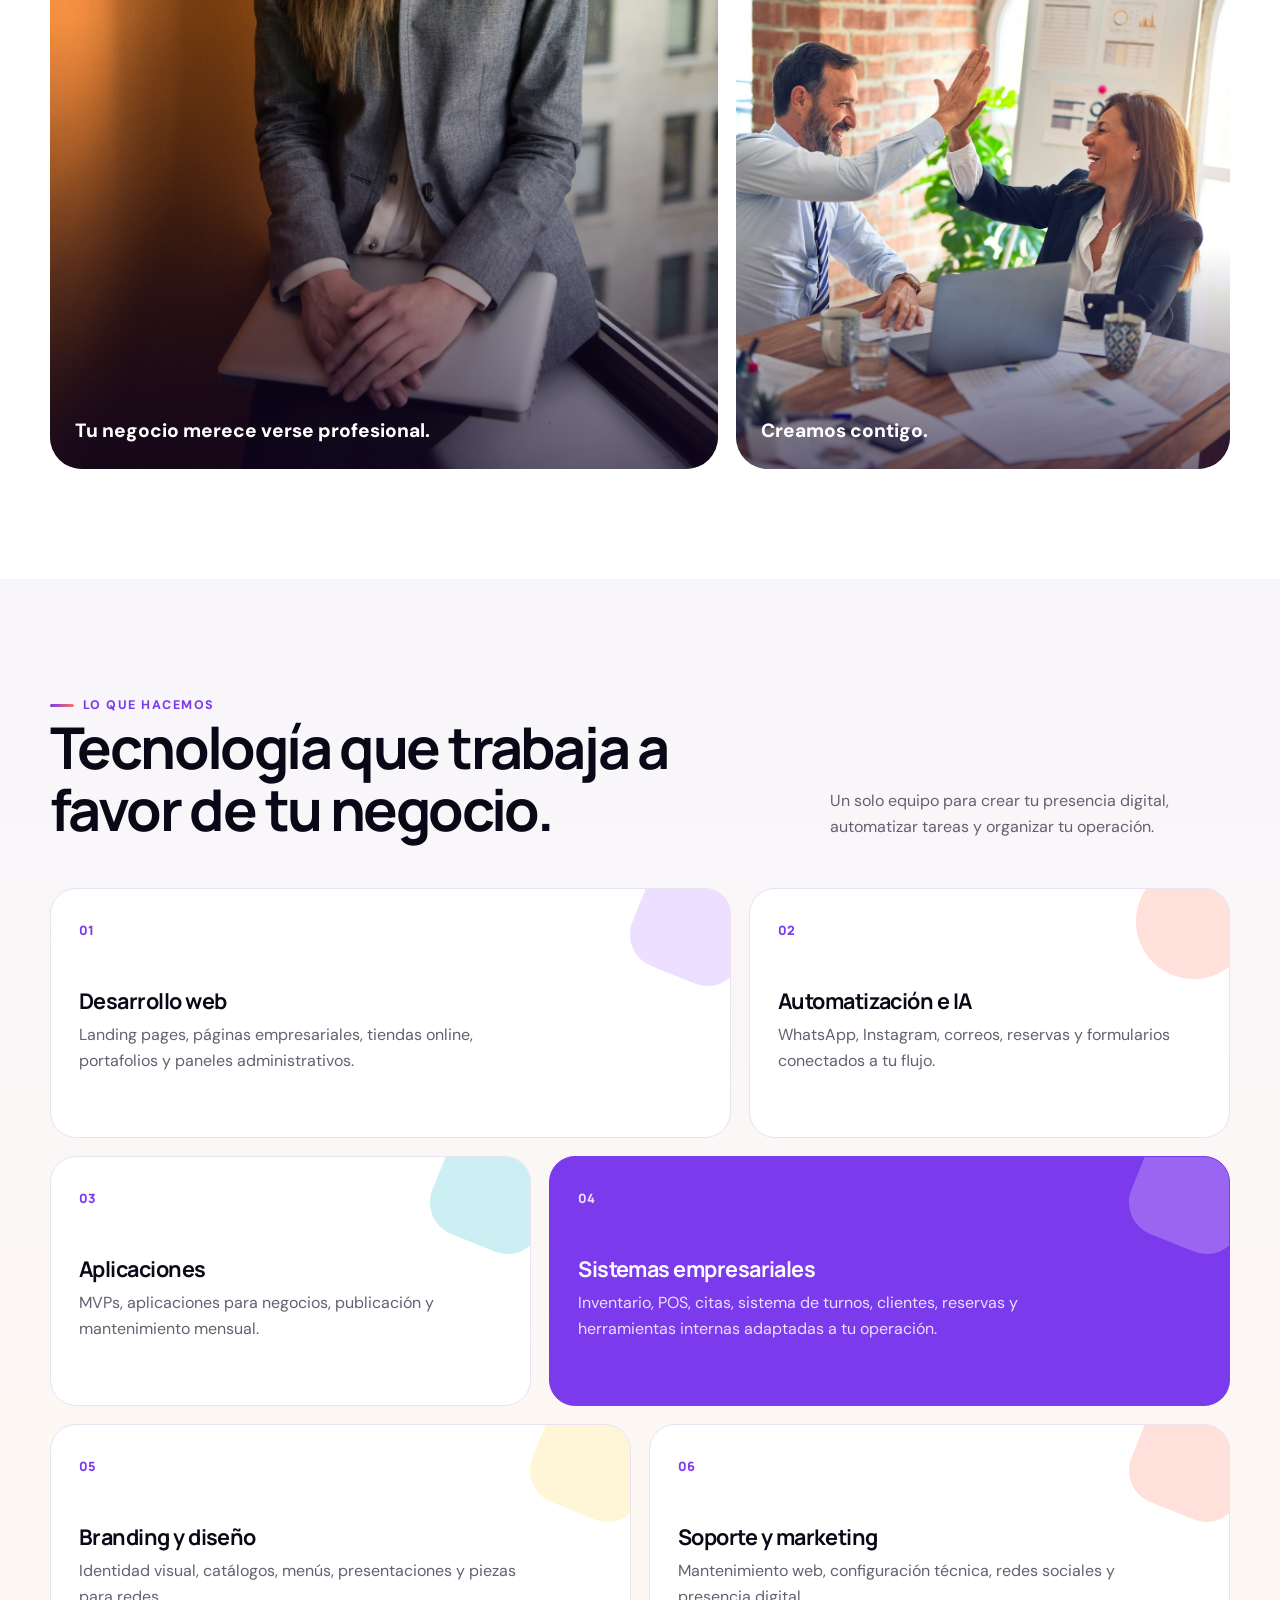
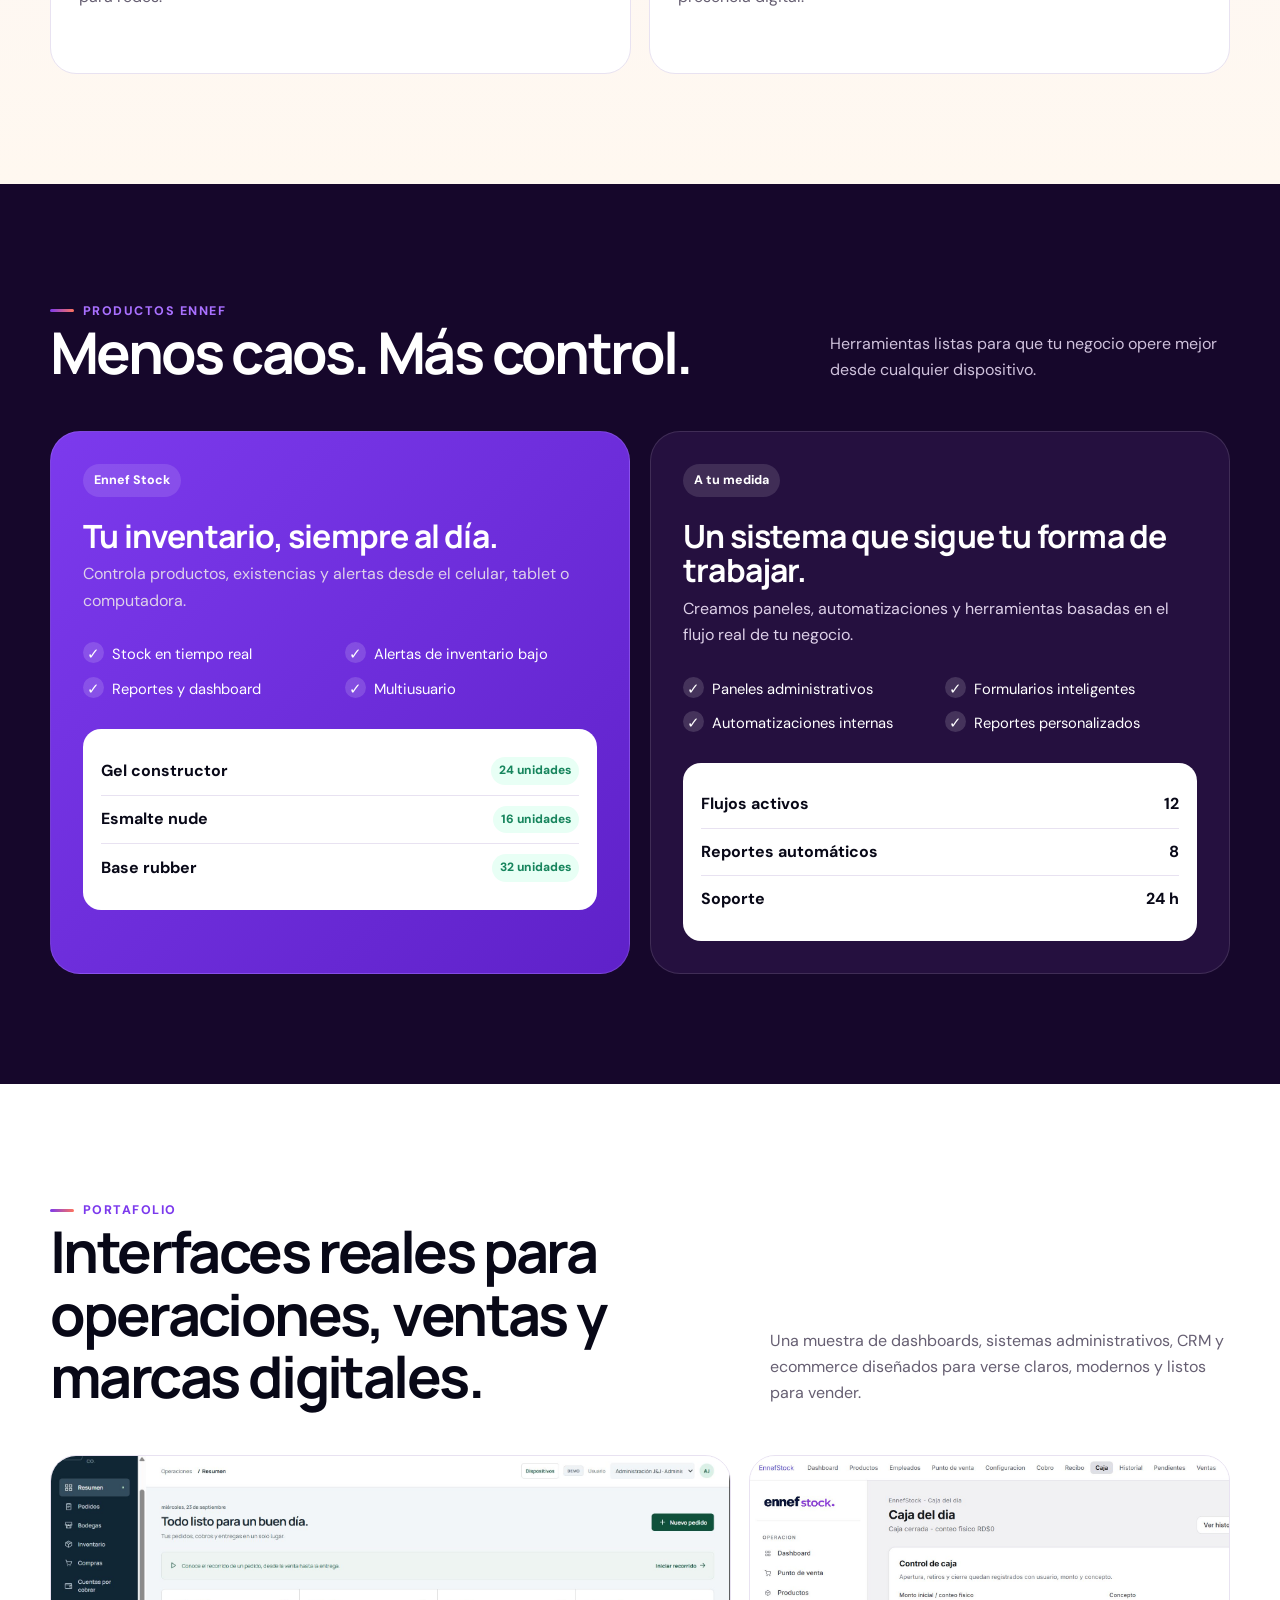
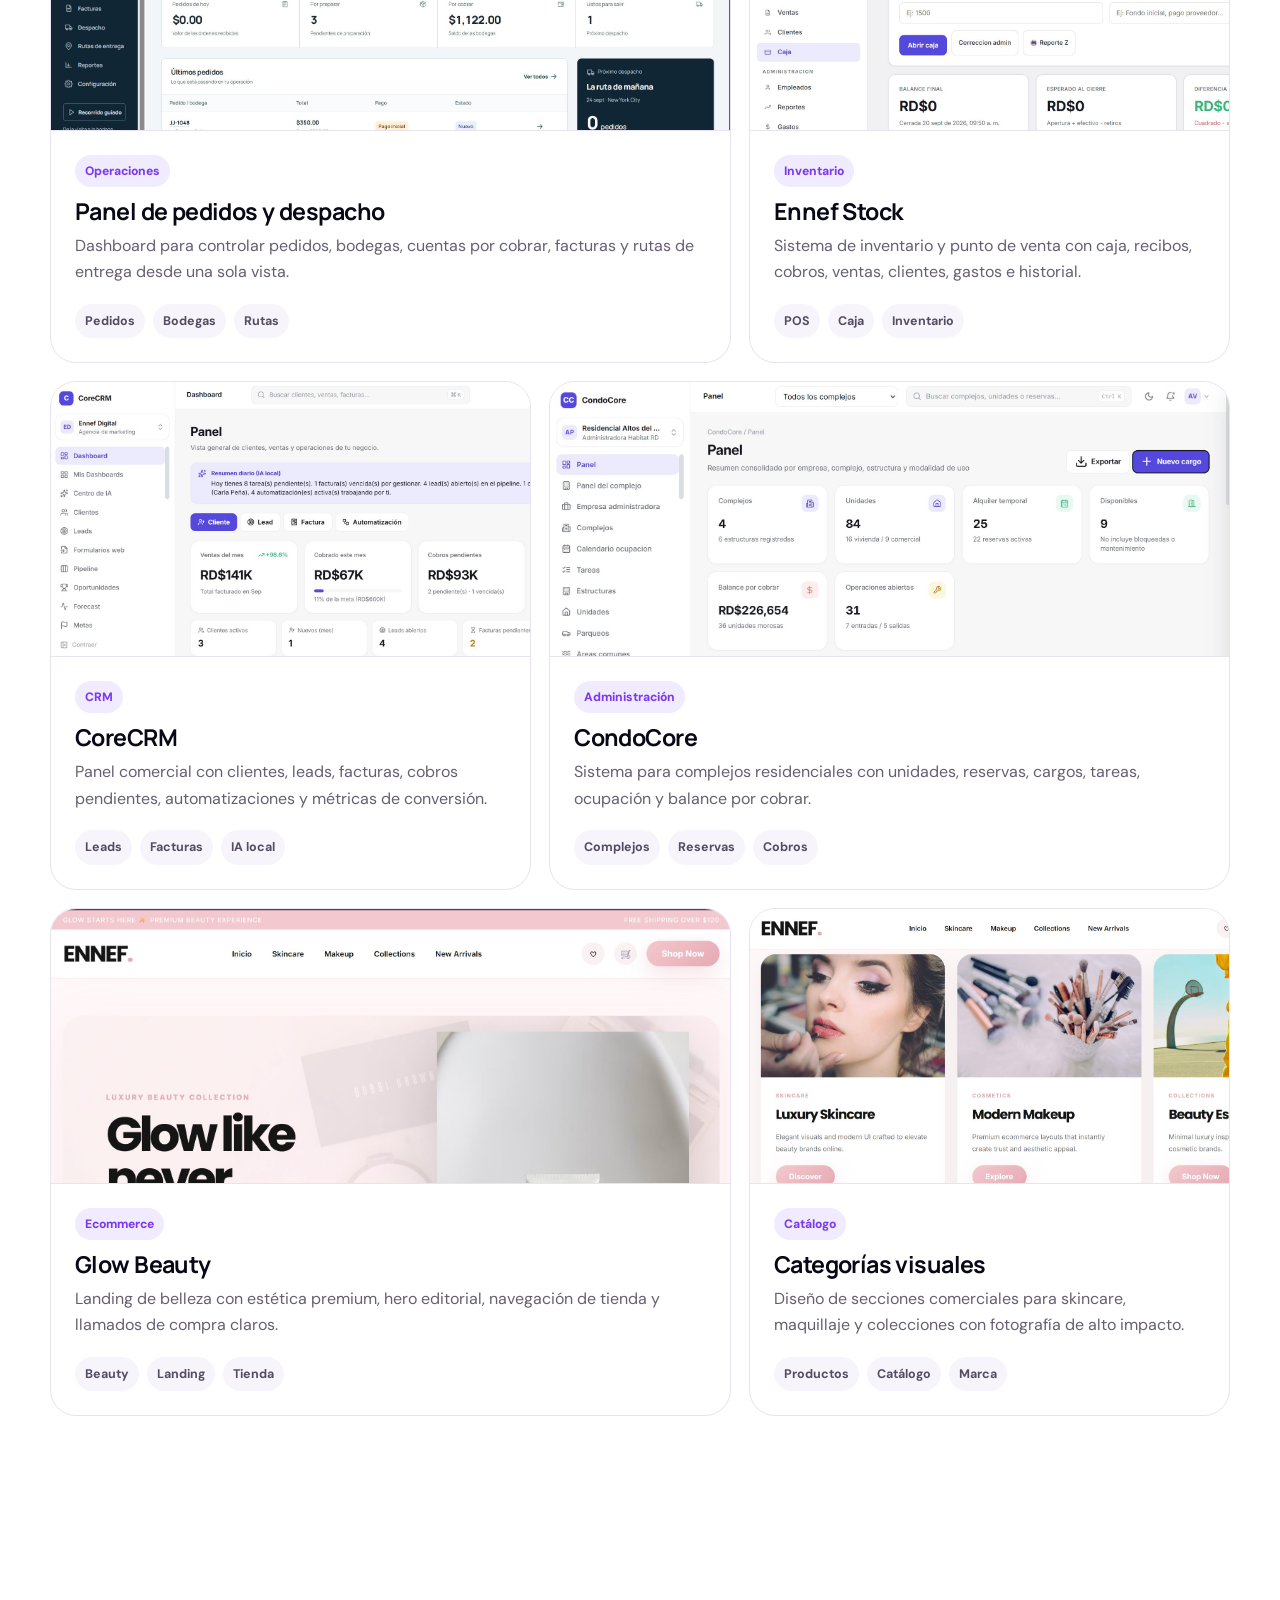
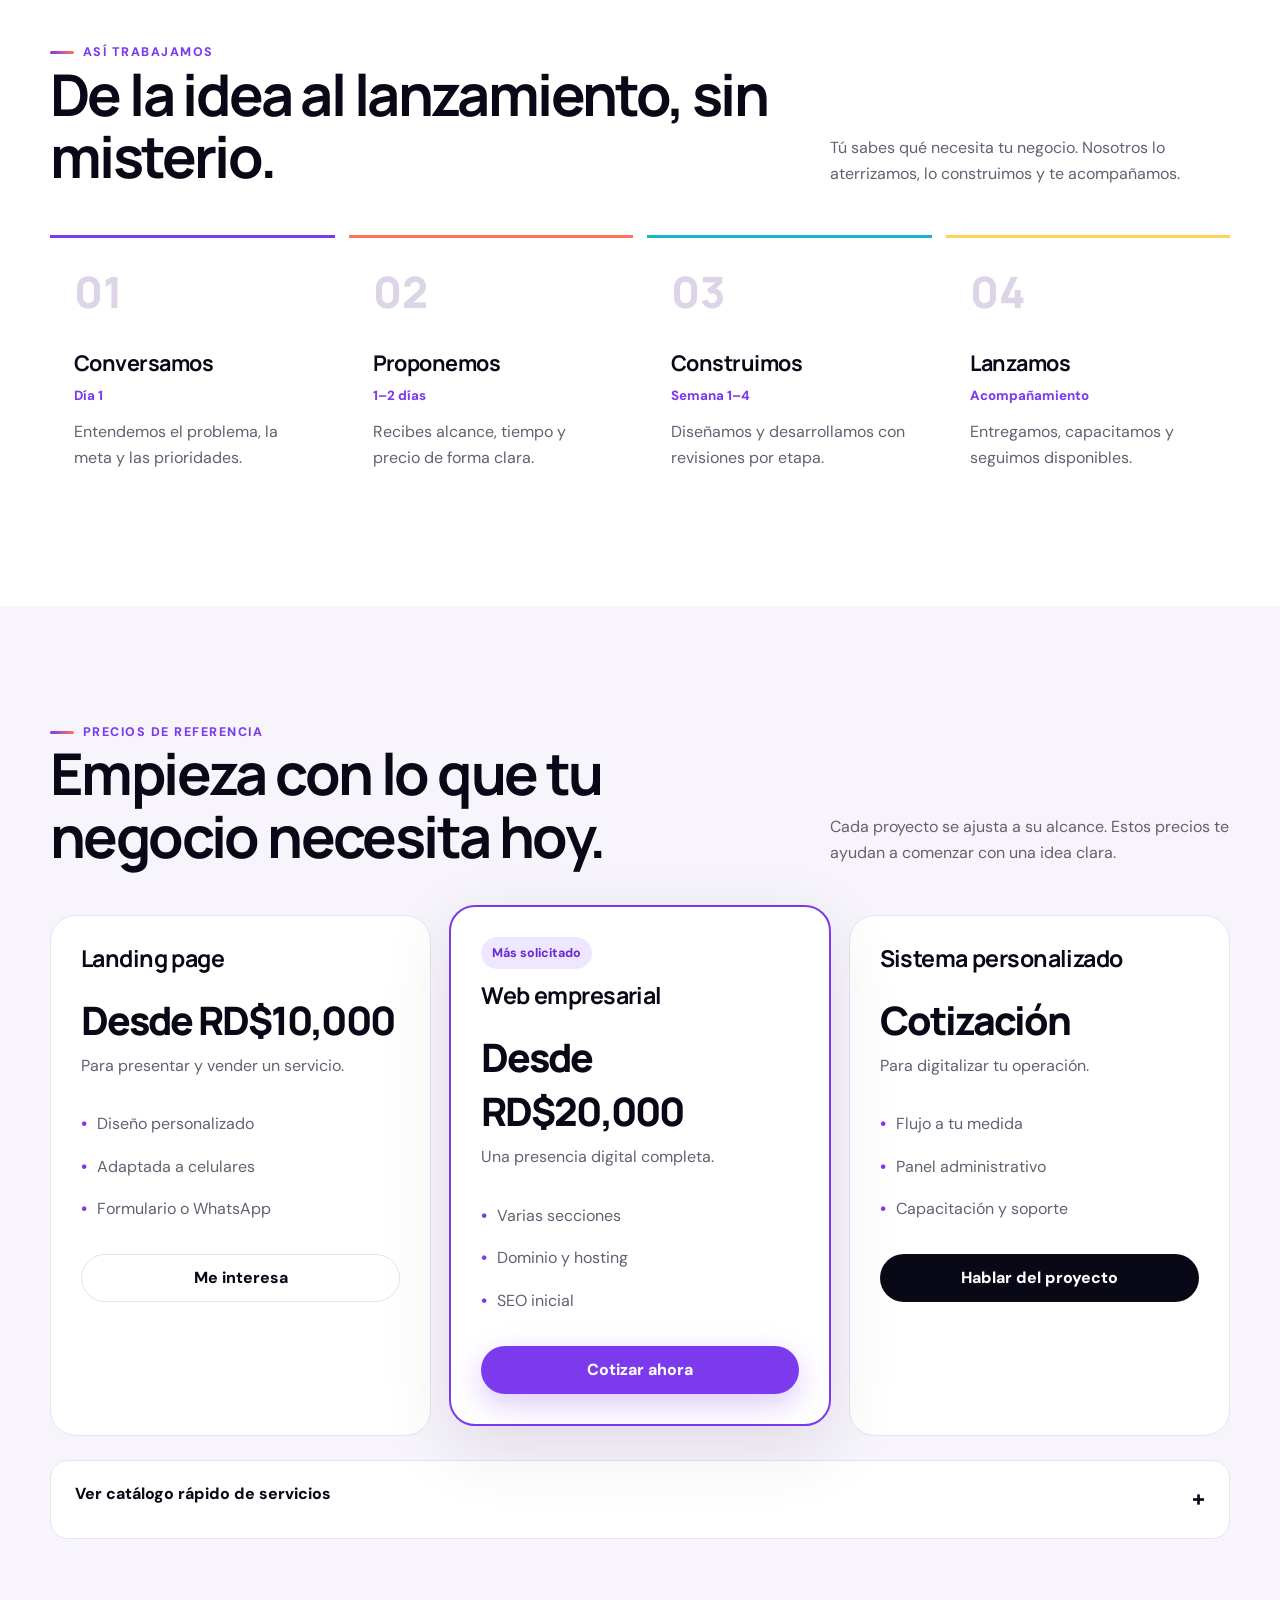
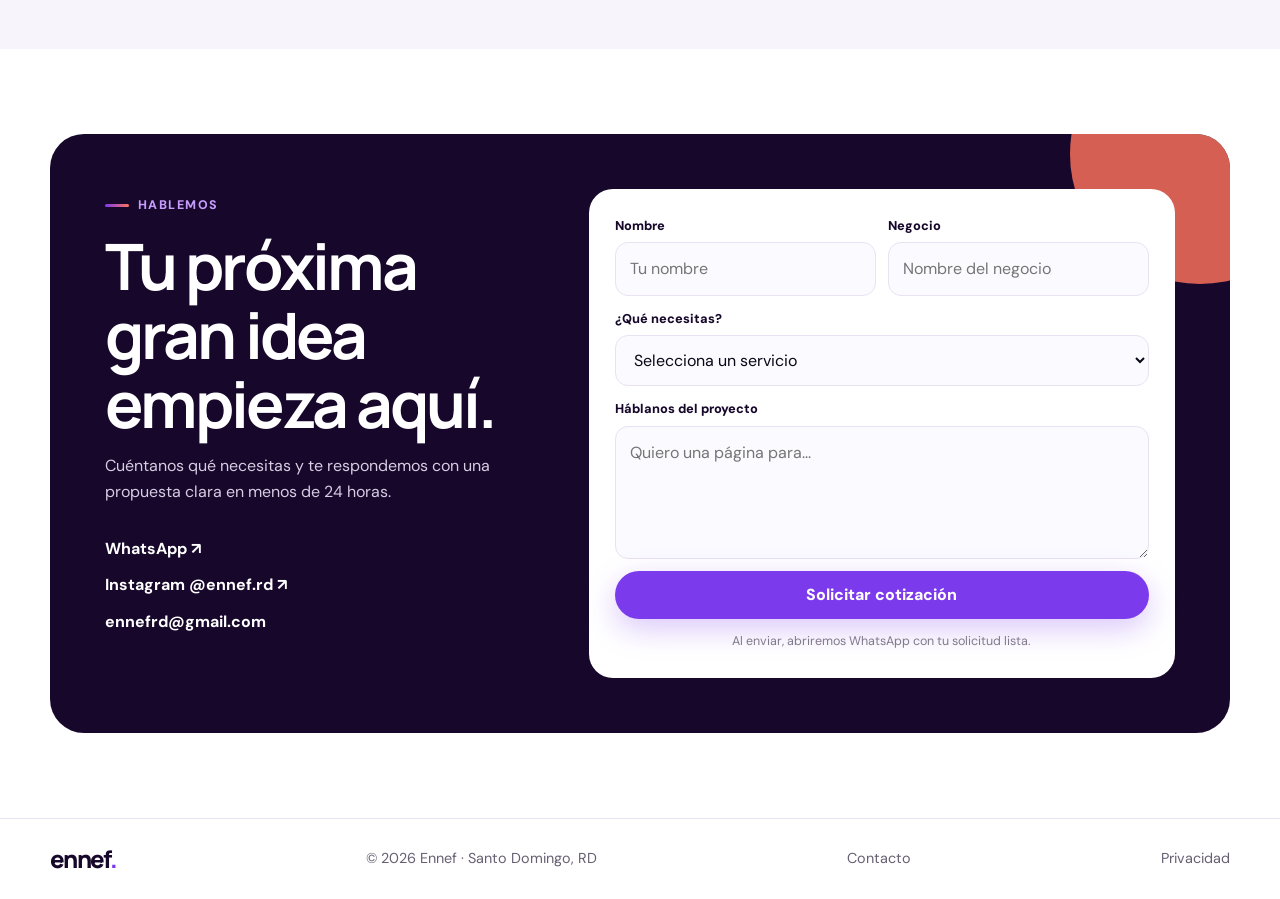
==== commit fa9877b5: "Add portfolio section" ====
--- a/index.html
+++ b/index.html
@@ -37,19 +37,20 @@
     .stats{padding:20px 0 100px}.stats-grid{display:grid;grid-template-columns:repeat(4,1fr);border:1px solid var(--line);border-radius:24px;overflow:hidden}.stat{padding:28px;border-right:1px solid var(--line)}.stat:last-child{border:0}.stat b{display:block;font:800 2rem Manrope;color:var(--deep)}.stat span{font-size:.9rem;color:var(--muted)}section{padding:110px 0}.head{display:flex;justify-content:space-between;align-items:end;gap:40px;margin-bottom:48px}.head h2{max-width:720px}.head p{max-width:400px}
     .services{background:var(--soft)}.service-grid{display:grid;grid-template-columns:repeat(12,1fr);gap:18px}.card{position:relative;min-height:250px;padding:28px;background:white;border:1px solid var(--line);border-radius:var(--radius);overflow:hidden;transition:.25s}.card:hover{transform:translateY(-5px);box-shadow:var(--shadow)}.card:nth-child(1),.card:nth-child(4){grid-column:span 7}.card:nth-child(2),.card:nth-child(3){grid-column:span 5}.card:nth-child(5),.card:nth-child(6){grid-column:span 6}.num{font:800 .8rem Manrope;color:var(--purple)}.card h3{margin:45px 0 10px}.card p{max-width:440px}.shape{position:absolute;right:-22px;top:-25px;width:115px;height:115px;border-radius:34px;background:var(--lilac);transform:rotate(22deg);opacity:.22}.card:nth-child(2) .shape{background:var(--coral);border-radius:50%}.card:nth-child(3) .shape{background:var(--cyan)}.card:nth-child(4){color:white;background:var(--purple);border-color:var(--purple)}.card:nth-child(4) p,.card:nth-child(4) .num{color:#eadfff}.card:nth-child(4) .shape{background:white}.card:nth-child(5) .shape{background:#ffd550}.card:nth-child(6) .shape{background:var(--coral)}
     .products{background:var(--deep);color:white}.products .eyebrow{color:var(--lilac)}.products .head p{color:#cfc2dc}.product-grid{display:grid;grid-template-columns:1fr 1fr;gap:20px}.product{padding:32px;border-radius:30px;background:#25103f;border:1px solid rgba(255,255,255,.12)}.product.featured{background:linear-gradient(135deg,var(--purple),#5f21c9)}.tag{display:inline-flex;padding:6px 11px;border-radius:999px;background:rgba(255,255,255,.12);font-size:.78rem;font-weight:800}.product h3{font-size:2rem;margin:22px 0 8px}.product p{color:#ded1e9}.checks{display:grid;grid-template-columns:1fr 1fr;gap:10px;margin-top:28px}.check{font-size:.92rem;color:white}.check:before{content:"✓";display:inline-grid;place-items:center;width:21px;height:21px;margin-right:8px;border-radius:50%;background:rgba(255,255,255,.15)}.mock{margin-top:28px;padding:18px;border-radius:18px;background:white;color:var(--ink)}.mock-row{display:flex;justify-content:space-between;align-items:center;padding:10px 0;border-bottom:1px solid var(--line)}.mock-row:last-child{border:0}.pill{padding:4px 8px;border-radius:99px;background:#e8fff5;color:#17855d;font-size:.75rem;font-weight:800}
+    .portfolio{background:#fff}.portfolio .head p{max-width:460px}.portfolio-grid{display:grid;grid-template-columns:repeat(12,1fr);gap:18px}.work{grid-column:span 6;display:flex;flex-direction:column;min-height:430px;border:1px solid var(--line);border-radius:26px;background:white;overflow:hidden;transition:.25s ease}.work:hover{transform:translateY(-5px);box-shadow:var(--shadow)}.work.wide{grid-column:span 7}.work.tall{grid-column:span 5}.work-shot{height:275px;background:#f5f2fb;border-bottom:1px solid var(--line);overflow:hidden}.work-shot img{width:100%;height:100%;object-fit:cover;object-position:top left;display:block;transition:transform .5s ease}.work:hover .work-shot img{transform:scale(1.025)}.work-body{padding:24px}.work-kind{display:inline-flex;margin-bottom:12px;padding:6px 10px;border-radius:999px;background:#f0ebff;color:var(--purple);font-size:.76rem;font-weight:800}.work h3{font-size:1.45rem;margin-bottom:9px}.work p{max-width:62ch}.work-points{display:flex;gap:8px;flex-wrap:wrap;margin-top:18px}.work-points span{padding:7px 10px;border-radius:999px;background:var(--soft);color:#554b63;font-size:.78rem;font-weight:700}
     .process-grid{display:grid;grid-template-columns:repeat(4,1fr);gap:14px}.step{padding:24px;border-top:3px solid var(--line)}.step:first-child{border-color:var(--purple)}.step:nth-child(2){border-color:var(--coral)}.step:nth-child(3){border-color:var(--cyan)}.step:nth-child(4){border-color:#ffd550}.step b{font:800 2.7rem Manrope;color:#ddd4e8}.step h3{margin:30px 0 10px}.step small{display:block;margin-bottom:12px;color:var(--purple);font-weight:800}
     .pricing{background:var(--soft)}.price-grid{display:grid;grid-template-columns:repeat(3,1fr);gap:18px}.price{padding:30px;background:white;border:1px solid var(--line);border-radius:26px}.price.pop{border:2px solid var(--purple);transform:translateY(-10px);box-shadow:var(--shadow)}.price h3{font-size:1.45rem}.amount{margin:22px 0 6px;font:800 2.45rem Manrope;letter-spacing:-.05em}.price ul{list-style:none;padding:0;margin:24px 0}.price li{padding:8px 0;color:var(--muted)}.price li:before{content:"•";color:var(--purple);font-weight:900;margin-right:10px}.price .btn{width:100%}.catalog{margin-top:24px}.catalog summary{cursor:pointer;list-style:none;padding:20px 24px;background:white;border:1px solid var(--line);border-radius:18px;font-weight:800;display:flex;justify-content:space-between}.catalog summary:after{content:"+";font-size:1.4rem}.catalog[open] summary:after{content:"−"}.catalog-body{display:grid;grid-template-columns:repeat(3,1fr);gap:14px;padding-top:14px}.cat{padding:22px;border:1px solid var(--line);border-radius:18px;background:white}.cat h3{margin-bottom:13px}.cat div{display:flex;justify-content:space-between;gap:12px;padding:8px 0;border-bottom:1px solid var(--line);font-size:.9rem}.cat div:last-child{border:0}.cat b{white-space:nowrap;color:var(--purple)}
     .contact{padding:85px 0;background:white}.contact-box{position:relative;display:grid;grid-template-columns:.85fr 1.15fr;gap:50px;padding:55px;border-radius:34px;color:white;background:var(--deep);overflow:hidden}.contact-box:after{content:"";position:absolute;width:260px;height:260px;border-radius:50%;background:var(--coral);right:-100px;top:-110px;opacity:.82}.contact-copy{position:relative;z-index:1}.contact-copy h2{font-size:clamp(2.4rem,5vw,4.6rem);margin:15px 0}.contact-copy p{color:#d8cce2}.links{margin-top:30px;display:grid;gap:10px}.links a{font-weight:700}.form{position:relative;z-index:1;display:grid;grid-template-columns:1fr 1fr;gap:12px;padding:26px;border-radius:24px;background:white}.field{display:grid;gap:6px}.field.full{grid-column:1/-1}.field label{font-size:.8rem;font-weight:800;color:var(--deep)}.field input,.field select,.field textarea{width:100%;border:1px solid var(--line);border-radius:13px;padding:13px 14px;background:#fbfaff;color:var(--ink);outline:none}.field input:focus,.field select:focus,.field textarea:focus{border-color:var(--purple);box-shadow:0 0 0 3px rgba(124,58,237,.12)}.form .btn{grid-column:1/-1}.note{grid-column:1/-1;color:#81788b;font-size:.78rem;text-align:center}footer{padding:28px 0;border-top:1px solid var(--line)}.footer{display:flex;justify-content:space-between;align-items:center;color:var(--muted);font-size:.9rem}.mobile-toggle{display:none;background:none;border:0;font-size:1.5rem}
-    @media(max-width:900px){.navlinks{display:none}.mobile-toggle{display:block}.nav .btn{display:none}.hero{padding-top:125px;min-height:auto}.hero-grid,.contact-box{grid-template-columns:1fr}.hero-grid{gap:25px}.visual{min-height:470px}.stats-grid{grid-template-columns:1fr 1fr}.stat:nth-child(2){border-right:0}.stat:nth-child(-n+2){border-bottom:1px solid var(--line)}.service-grid{grid-template-columns:1fr}.card:nth-child(n){grid-column:auto}.product-grid,.price-grid{grid-template-columns:1fr}.price.pop{transform:none}.process-grid{grid-template-columns:1fr 1fr}.catalog-body{grid-template-columns:1fr}.contact-box{padding:35px}.head{align-items:start;flex-direction:column}}
+    @media(max-width:900px){.navlinks{display:none}.mobile-toggle{display:block}.nav .btn{display:none}.hero{padding-top:125px;min-height:auto}.hero-grid,.contact-box{grid-template-columns:1fr}.hero-grid{gap:25px}.visual{min-height:470px}.stats-grid{grid-template-columns:1fr 1fr}.stat:nth-child(2){border-right:0}.stat:nth-child(-n+2){border-bottom:1px solid var(--line)}.service-grid{grid-template-columns:1fr}.card:nth-child(n){grid-column:auto}.product-grid,.price-grid{grid-template-columns:1fr}.price.pop{transform:none}.process-grid{grid-template-columns:1fr 1fr}.catalog-body{grid-template-columns:1fr}.contact-box{padding:35px}.head{align-items:start;flex-direction:column}.portfolio-grid{grid-template-columns:1fr}.work,.work.wide,.work.tall{grid-column:auto}.work-shot{height:250px}}
     .hero-photo{position:absolute;inset:0;width:100%;height:100%;object-fit:cover;object-position:center;border-radius:36px;box-shadow:0 35px 90px rgba(22,7,43,.2)}.visual:after{content:"";position:absolute;inset:0;border-radius:36px;background:linear-gradient(180deg,transparent 45%,rgba(22,7,43,.5));pointer-events:none}.photo-badge{position:absolute;z-index:3;top:22px;left:-22px;padding:13px 18px;border-radius:999px;background:#ffd550;color:var(--deep);font-weight:800;box-shadow:0 15px 40px rgba(22,7,43,.14)}.visual .float-card{z-index:3}.people{padding:20px 0 110px}.people-grid{display:grid;grid-template-columns:1.15fr .85fr;gap:18px;min-height:580px}.people-photo{position:relative;overflow:hidden;border-radius:32px}.people-photo img{width:100%;height:100%;object-fit:cover;display:block;transition:transform .5s ease}.people-photo:hover img{transform:scale(1.025)}.people-photo:after{content:"";position:absolute;inset:0;background:linear-gradient(180deg,transparent 55%,rgba(22,7,43,.6))}.people-photo span{position:absolute;z-index:2;left:25px;bottom:22px;color:white;font-weight:800;font-size:1.2rem}.people-side{display:grid;grid-template-rows:1fr 1fr;gap:18px}.people-copy{display:flex;flex-direction:column;justify-content:center;padding:34px;border-radius:32px;background:var(--purple);color:white;overflow:hidden;position:relative}.people-copy:after{content:"";position:absolute;width:150px;height:150px;border-radius:50%;right:-45px;top:-48px;background:var(--coral)}.people-copy h3{position:relative;z-index:1;font-size:2rem;margin-bottom:13px}.people-copy p{position:relative;z-index:1;color:#eee4ff}.people-side .people-photo{min-height:260px}.services{background:linear-gradient(180deg,#f8f6fc 0%,#fff8f0 100%)}
     @media(max-width:900px){.people-grid{grid-template-columns:1fr;min-height:auto}.people-photo{min-height:450px}.people-side{grid-template-columns:1fr 1fr;grid-template-rows:auto}.photo-badge{left:18px}.visual .float-card{right:-5px}}
-    @media(max-width:600px){.wrap{width:min(100% - 26px,1180px)}section{padding:78px 0}h1{font-size:3.25rem}.hero-copy p{font-size:1rem}.visual{min-height:390px}.float-card{right:-5px;width:175px}.stats{padding-bottom:55px}.stats-grid{grid-template-columns:1fr}.stat{border-right:0;border-bottom:1px solid var(--line)!important}.stat:last-child{border-bottom:0!important}.product-grid,.process-grid{grid-template-columns:1fr}.checks{grid-template-columns:1fr}.contact-box{padding:28px 20px}.form{grid-template-columns:1fr;padding:18px}.field{grid-column:1/-1}.footer{flex-direction:column;gap:8px}.head{margin-bottom:34px}.people{padding-bottom:78px}.people-grid,.people-side{display:grid;grid-template-columns:1fr}.people-photo{min-height:370px}.people-side .people-photo{min-height:300px}.people-copy{min-height:260px}.photo-badge{top:16px;left:14px}}
+    @media(max-width:600px){.wrap{width:min(100% - 26px,1180px)}section{padding:78px 0}h1{font-size:3.25rem}.hero-copy p{font-size:1rem}.visual{min-height:390px}.float-card{right:-5px;width:175px}.stats{padding-bottom:55px}.stats-grid{grid-template-columns:1fr}.stat{border-right:0;border-bottom:1px solid var(--line)!important}.stat:last-child{border-bottom:0!important}.product-grid,.process-grid{grid-template-columns:1fr}.checks{grid-template-columns:1fr}.contact-box{padding:28px 20px}.form{grid-template-columns:1fr;padding:18px}.field{grid-column:1/-1}.footer{flex-direction:column;gap:8px}.head{margin-bottom:34px}.people{padding-bottom:78px}.people-grid,.people-side{display:grid;grid-template-columns:1fr}.people-photo{min-height:370px}.people-side .people-photo{min-height:300px}.people-copy{min-height:260px}.photo-badge{top:16px;left:14px}.work{min-height:auto}.work-shot{height:210px}}
   </style>
 </head>
 <body>
   <header class="nav">
     <a class="brand" href="#inicio" aria-label="Ennef, inicio">ennef<span>.</span></a>
-    <nav class="navlinks" aria-label="Navegación principal"><a href="#servicios">Servicios</a><a href="#productos">Productos</a><a href="#precios">Precios</a><a href="#proceso">Proceso</a></nav>
+    <nav class="navlinks" aria-label="Navegación principal"><a href="#servicios">Servicios</a><a href="#productos">Productos</a><a href="#portafolio">Portafolio</a><a href="#precios">Precios</a><a href="#proceso">Proceso</a></nav>
     <a class="btn btn-primary" href="#contacto">Cotizar proyecto</a>
     <button class="mobile-toggle" aria-label="Abrir menú" onclick="document.querySelector('.navlinks').style.display=document.querySelector('.navlinks').style.display==='flex'?'none':'flex'">☰</button>
   </header>
@@ -99,6 +100,36 @@
       </div>
     </div></section>
 
+    <section class="portfolio" id="portafolio"><div class="wrap">
+      <div class="head"><div><span class="eyebrow">Portafolio</span><h2>Interfaces reales para operaciones, ventas y marcas digitales.</h2></div><p>Una muestra de dashboards, sistemas administrativos, CRM y ecommerce diseñados para verse claros, modernos y listos para vender.</p></div>
+      <div class="portfolio-grid">
+        <article class="work wide">
+          <div class="work-shot"><img src="assets/portfolio/operaciones-dashboard.jpg" alt="Dashboard de operaciones con pedidos, cobros y rutas de despacho" loading="lazy"></div>
+          <div class="work-body"><span class="work-kind">Operaciones</span><h3>Panel de pedidos y despacho</h3><p>Dashboard para controlar pedidos, bodegas, cuentas por cobrar, facturas y rutas de entrega desde una sola vista.</p><div class="work-points"><span>Pedidos</span><span>Bodegas</span><span>Rutas</span></div></div>
+        </article>
+        <article class="work tall">
+          <div class="work-shot"><img src="assets/portfolio/ennef-stock-caja.jpg" alt="Pantalla de caja del sistema Ennef Stock" loading="lazy"></div>
+          <div class="work-body"><span class="work-kind">Inventario</span><h3>Ennef Stock</h3><p>Sistema de inventario y punto de venta con caja, recibos, cobros, ventas, clientes, gastos e historial.</p><div class="work-points"><span>POS</span><span>Caja</span><span>Inventario</span></div></div>
+        </article>
+        <article class="work tall">
+          <div class="work-shot"><img src="assets/portfolio/corecrm-dashboard.jpg" alt="Dashboard de CoreCRM para clientes, ventas y automatizaciones" loading="lazy"></div>
+          <div class="work-body"><span class="work-kind">CRM</span><h3>CoreCRM</h3><p>Panel comercial con clientes, leads, facturas, cobros pendientes, automatizaciones y métricas de conversión.</p><div class="work-points"><span>Leads</span><span>Facturas</span><span>IA local</span></div></div>
+        </article>
+        <article class="work wide">
+          <div class="work-shot"><img src="assets/portfolio/condocore-panel.jpg" alt="Panel administrativo de CondoCore para complejos y unidades" loading="lazy"></div>
+          <div class="work-body"><span class="work-kind">Administración</span><h3>CondoCore</h3><p>Sistema para complejos residenciales con unidades, reservas, cargos, tareas, ocupación y balance por cobrar.</p><div class="work-points"><span>Complejos</span><span>Reservas</span><span>Cobros</span></div></div>
+        </article>
+        <article class="work wide">
+          <div class="work-shot"><img src="assets/portfolio/glow-hero.jpg" alt="Landing ecommerce beauty con estética premium rosada" loading="lazy"></div>
+          <div class="work-body"><span class="work-kind">Ecommerce</span><h3>Glow Beauty</h3><p>Landing de belleza con estética premium, hero editorial, navegación de tienda y llamados de compra claros.</p><div class="work-points"><span>Beauty</span><span>Landing</span><span>Tienda</span></div></div>
+        </article>
+        <article class="work tall">
+          <div class="work-shot"><img src="assets/portfolio/glow-categories.jpg" alt="Sección de categorías de una tienda de belleza" loading="lazy"></div>
+          <div class="work-body"><span class="work-kind">Catálogo</span><h3>Categorías visuales</h3><p>Diseño de secciones comerciales para skincare, maquillaje y colecciones con fotografía de alto impacto.</p><div class="work-points"><span>Productos</span><span>Catálogo</span><span>Marca</span></div></div>
+        </article>
+      </div>
+    </div></section>
+
     <section id="proceso"><div class="wrap">
       <div class="head"><div><span class="eyebrow">Así trabajamos</span><h2>De la idea al lanzamiento, sin misterio.</h2></div><p>Tú sabes qué necesita tu negocio. Nosotros lo aterrizamos, lo construimos y te acompañamos.</p></div>
       <div class="process-grid"><article class="step"><b>01</b><h3>Conversamos</h3><small>Día 1</small><p>Entendemos el problema, la meta y las prioridades.</p></article><article class="step"><b>02</b><h3>Proponemos</h3><small>1–2 días</small><p>Recibes alcance, tiempo y precio de forma clara.</p></article><article class="step"><b>03</b><h3>Construimos</h3><small>Semana 1–4</small><p>Diseñamos y desarrollamos con revisiones por etapa.</p></article><article class="step"><b>04</b><h3>Lanzamos</h3><small>Acompañamiento</small><p>Entregamos, capacitamos y seguimos disponibles.</p></article></div>
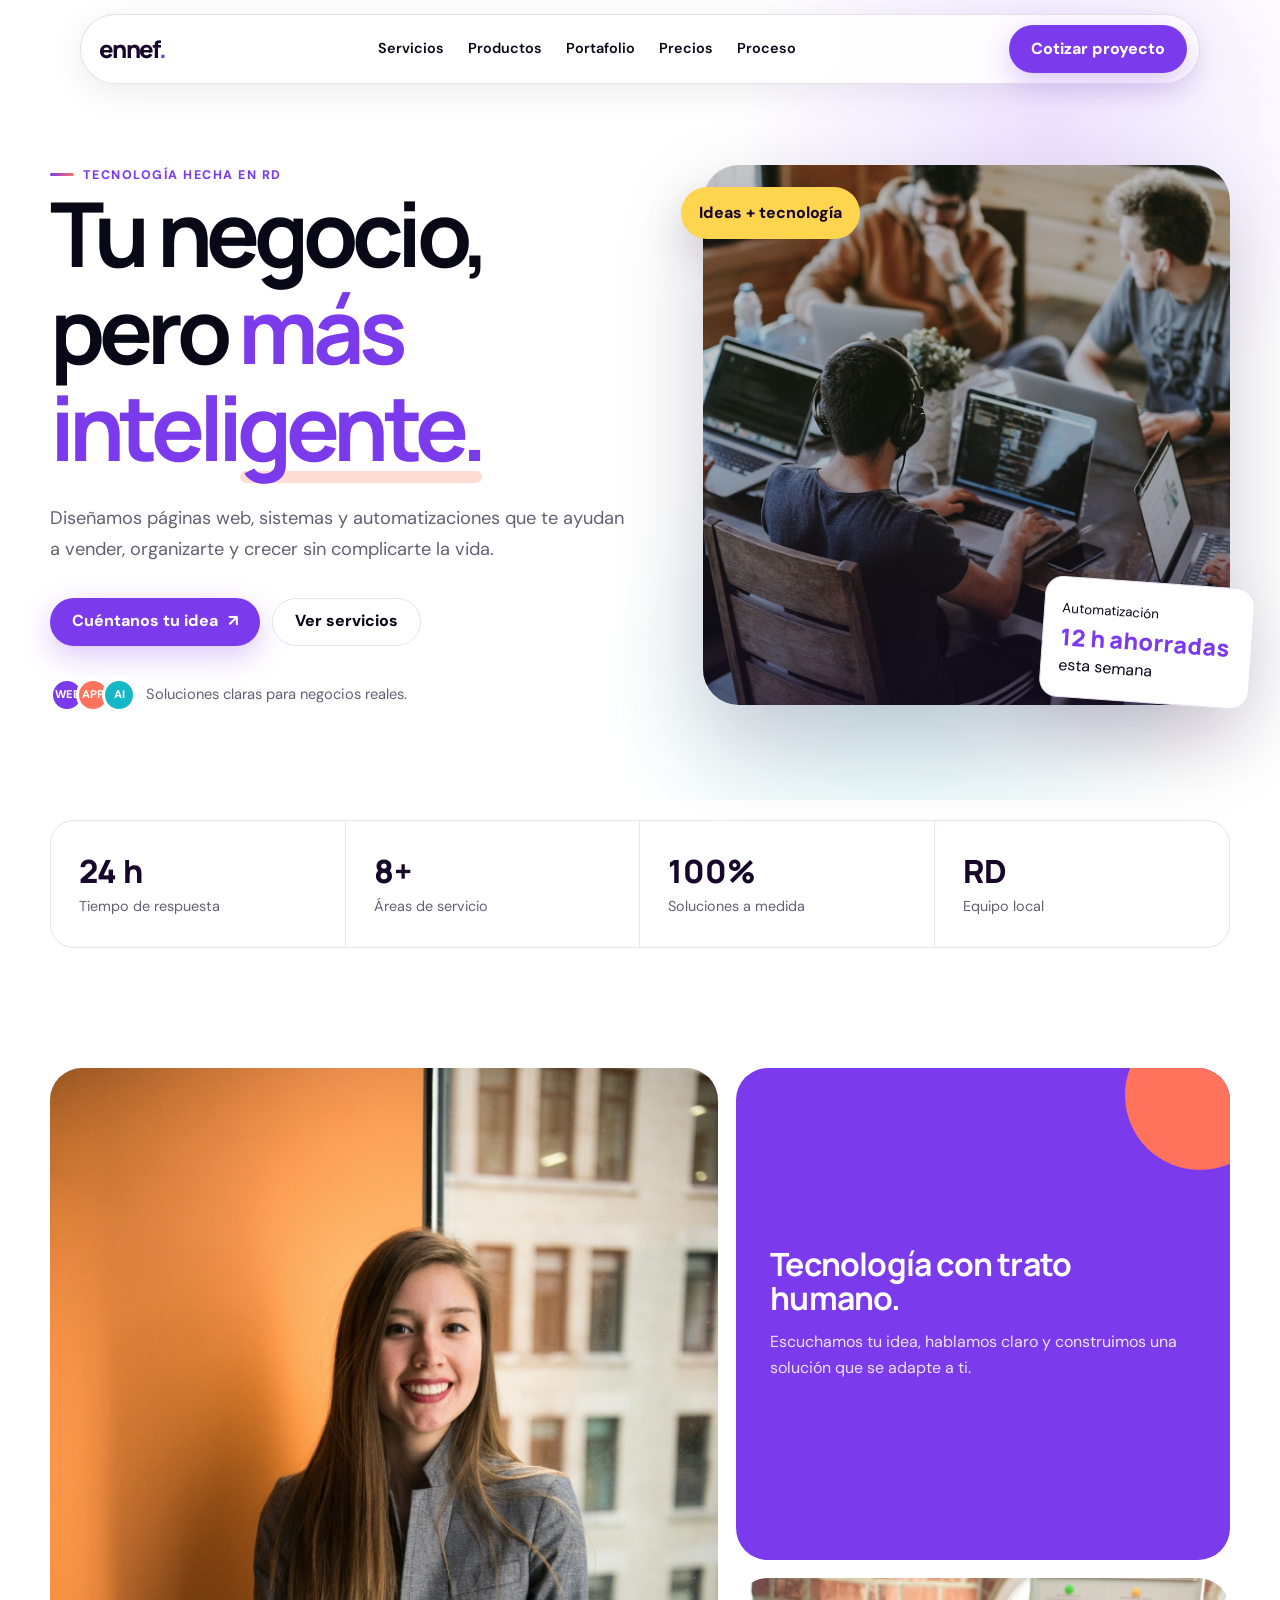
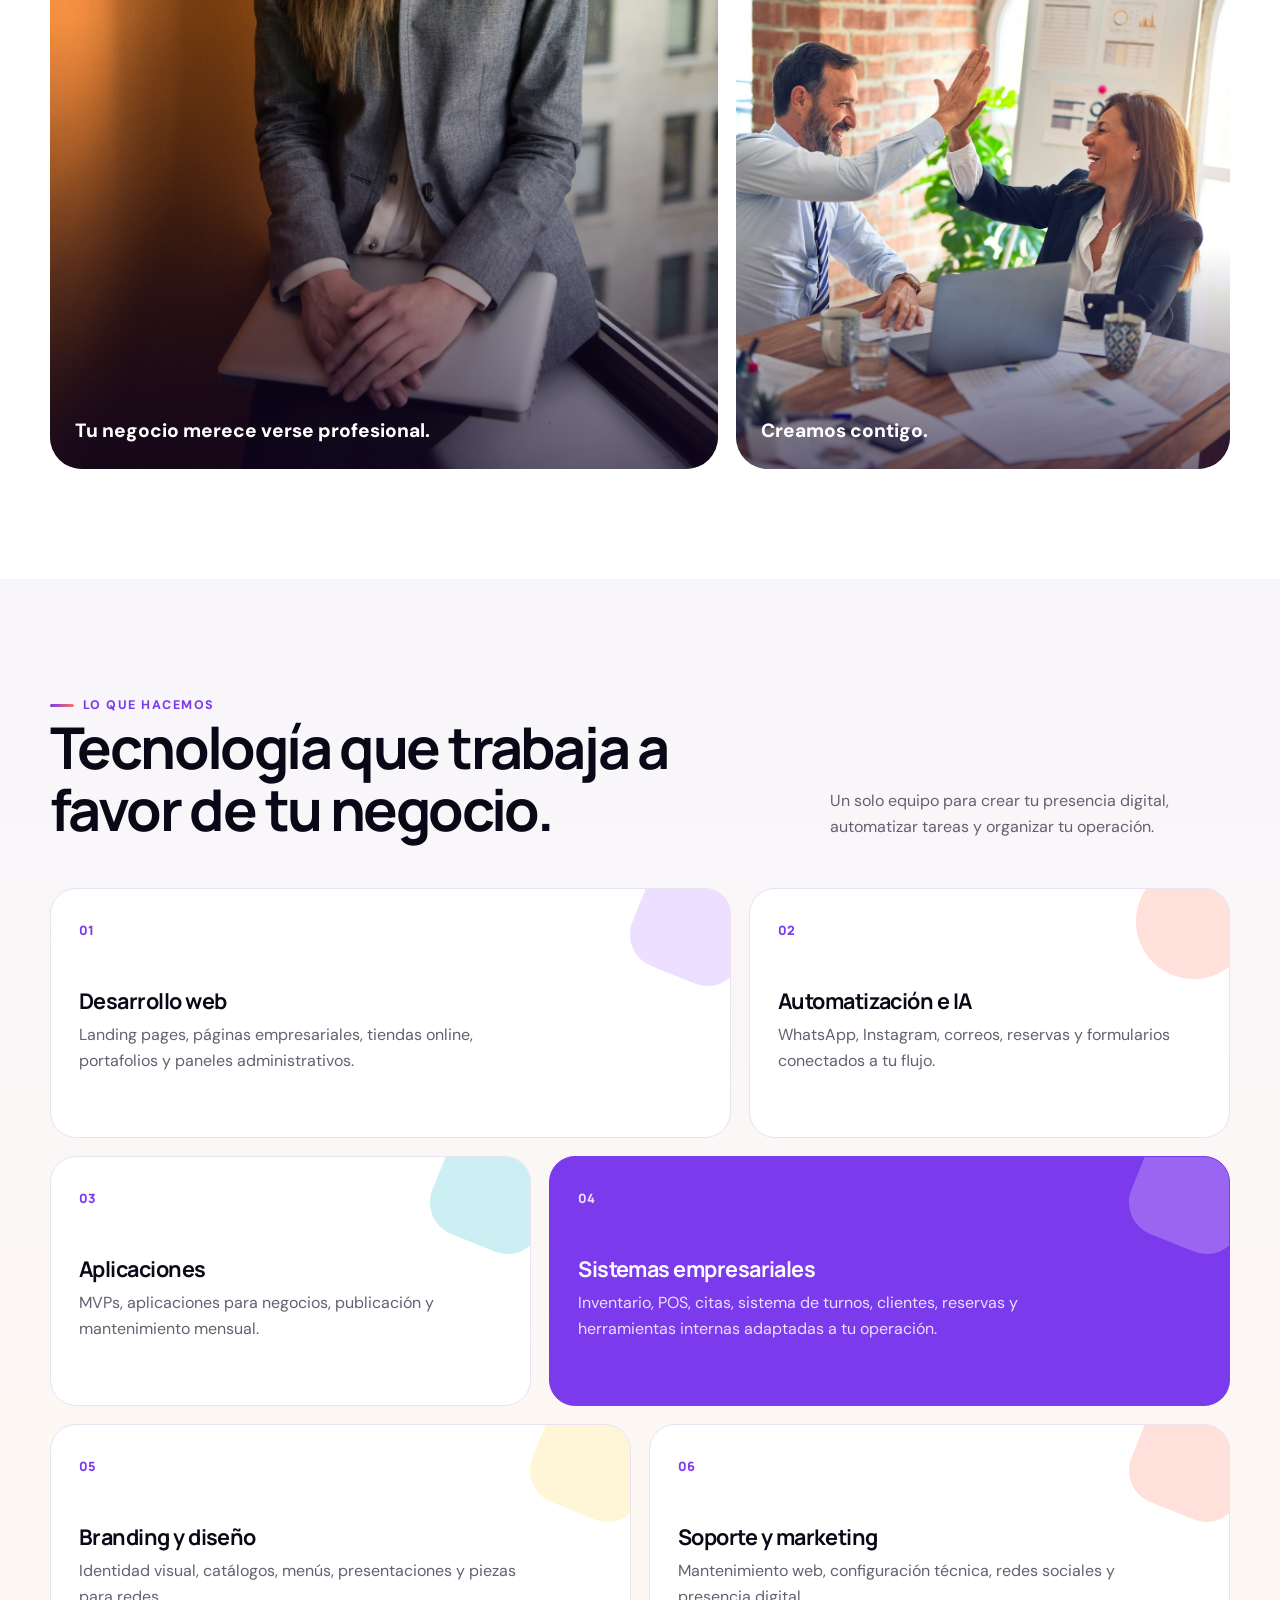
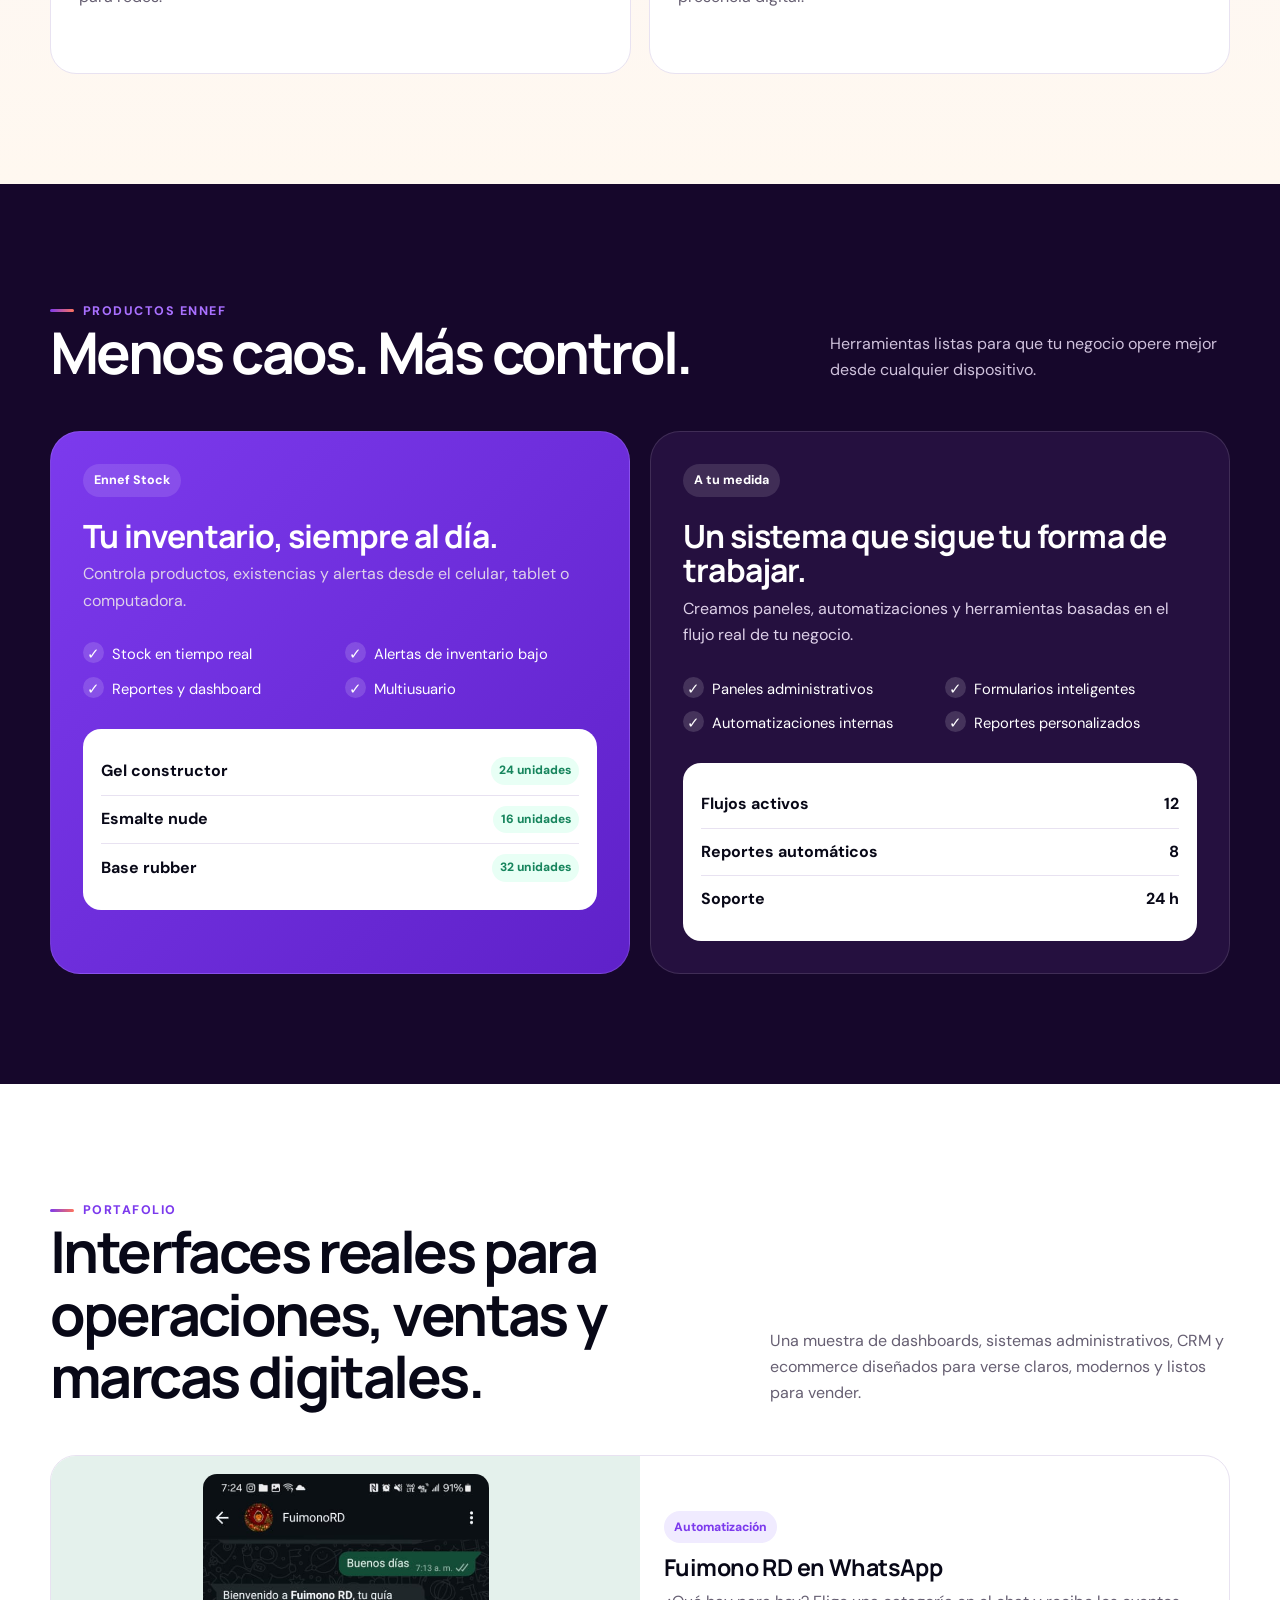
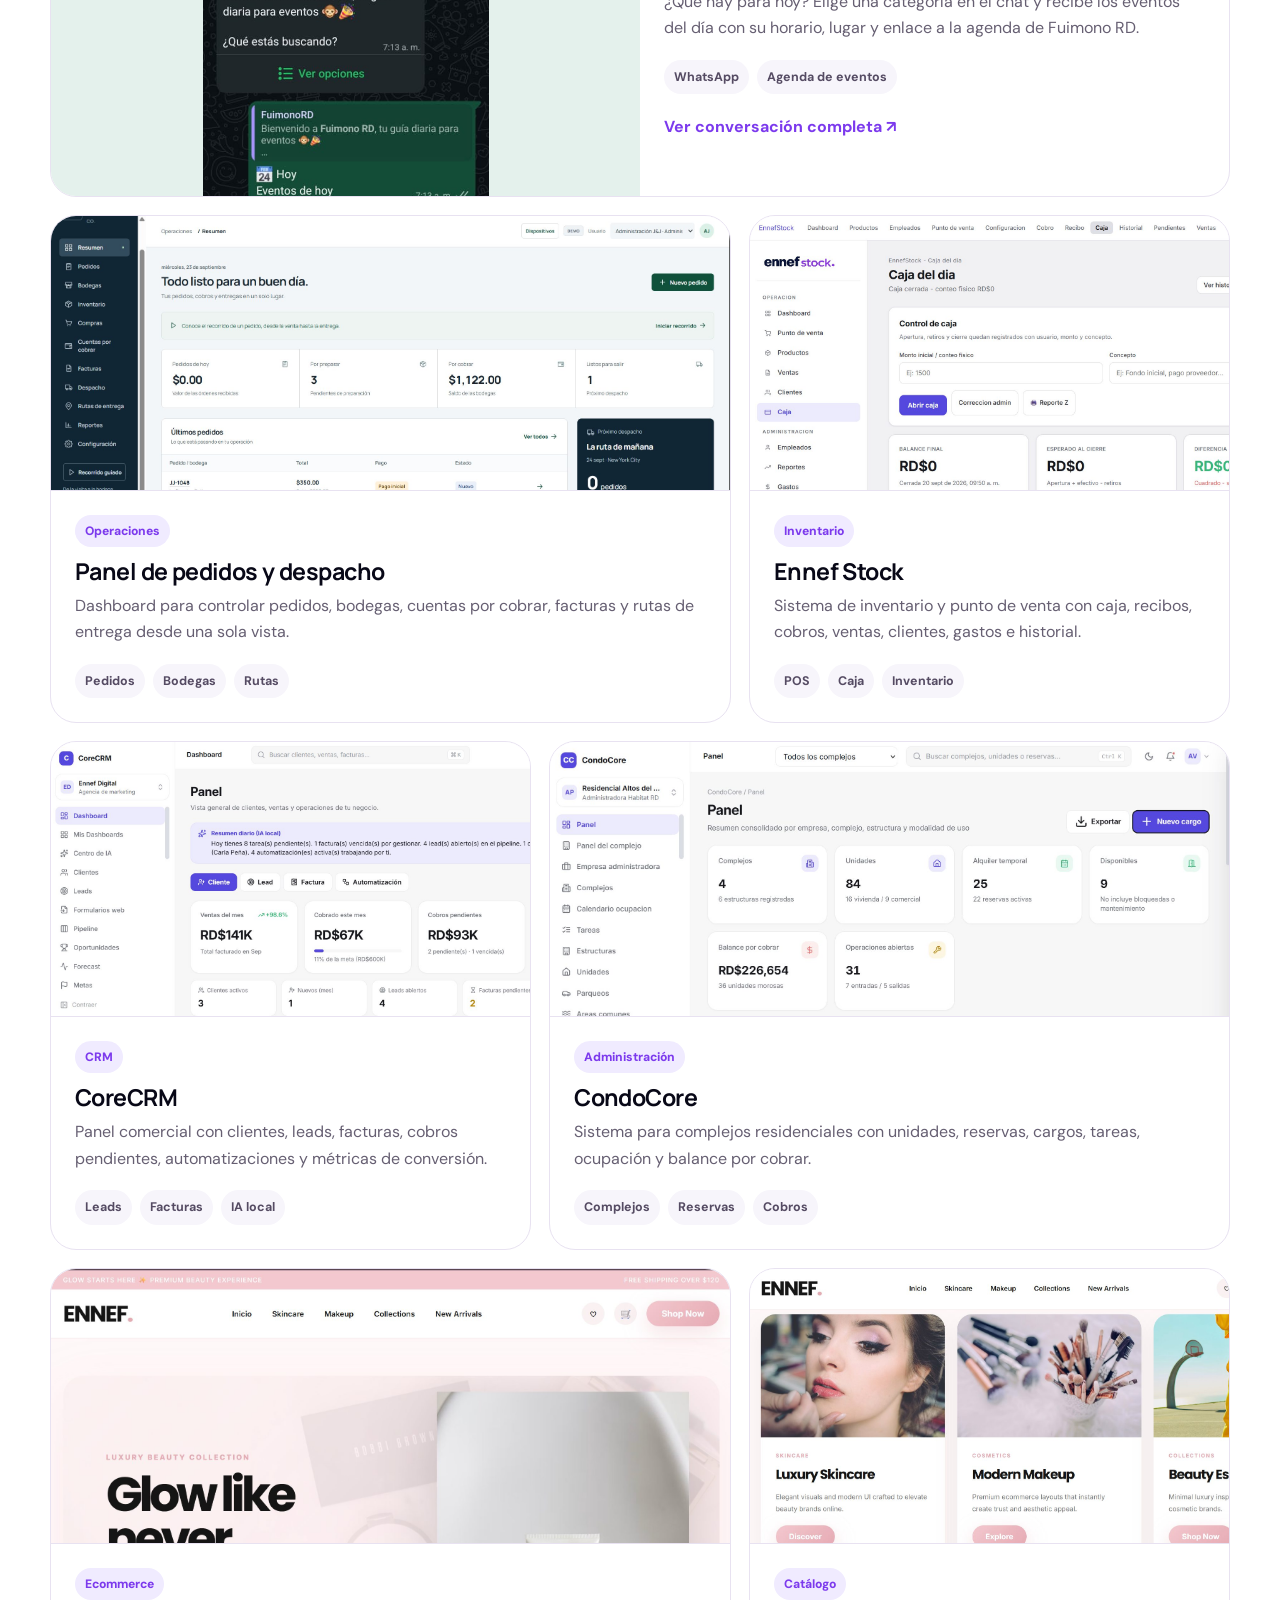
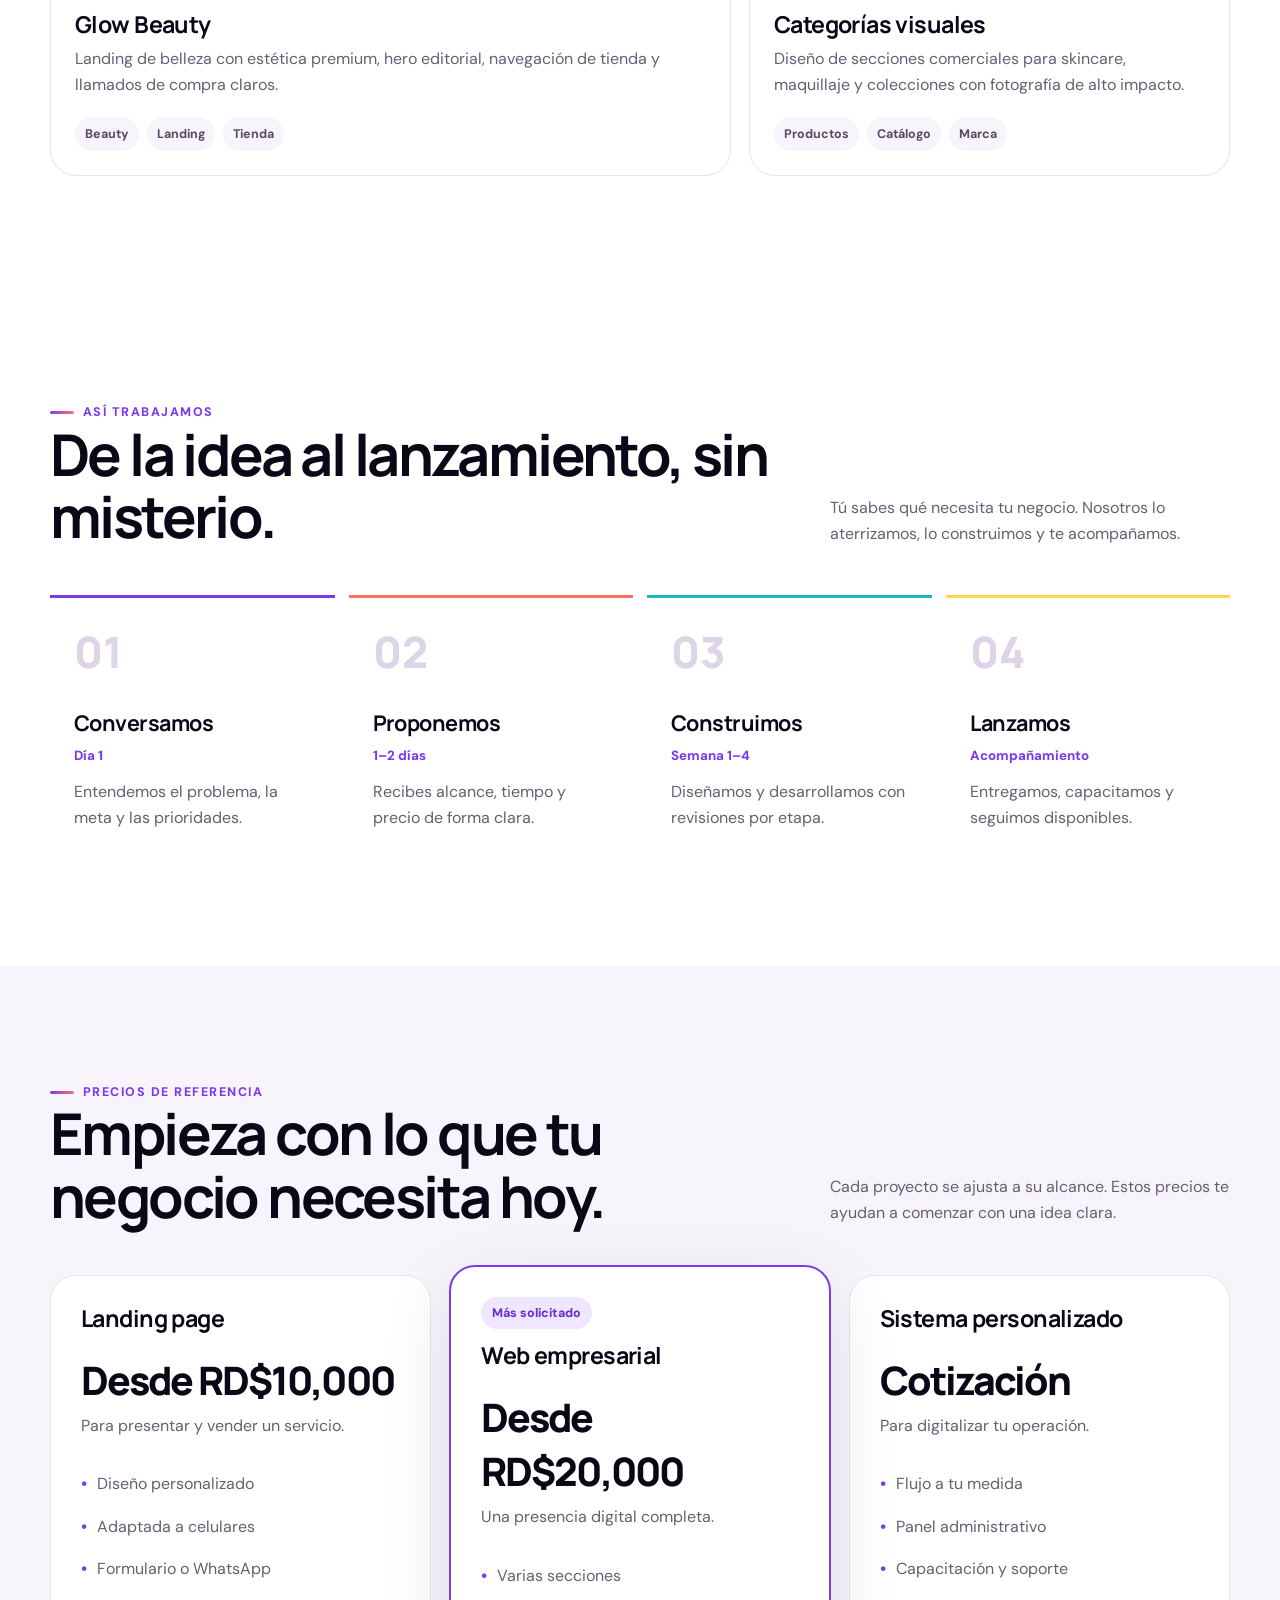
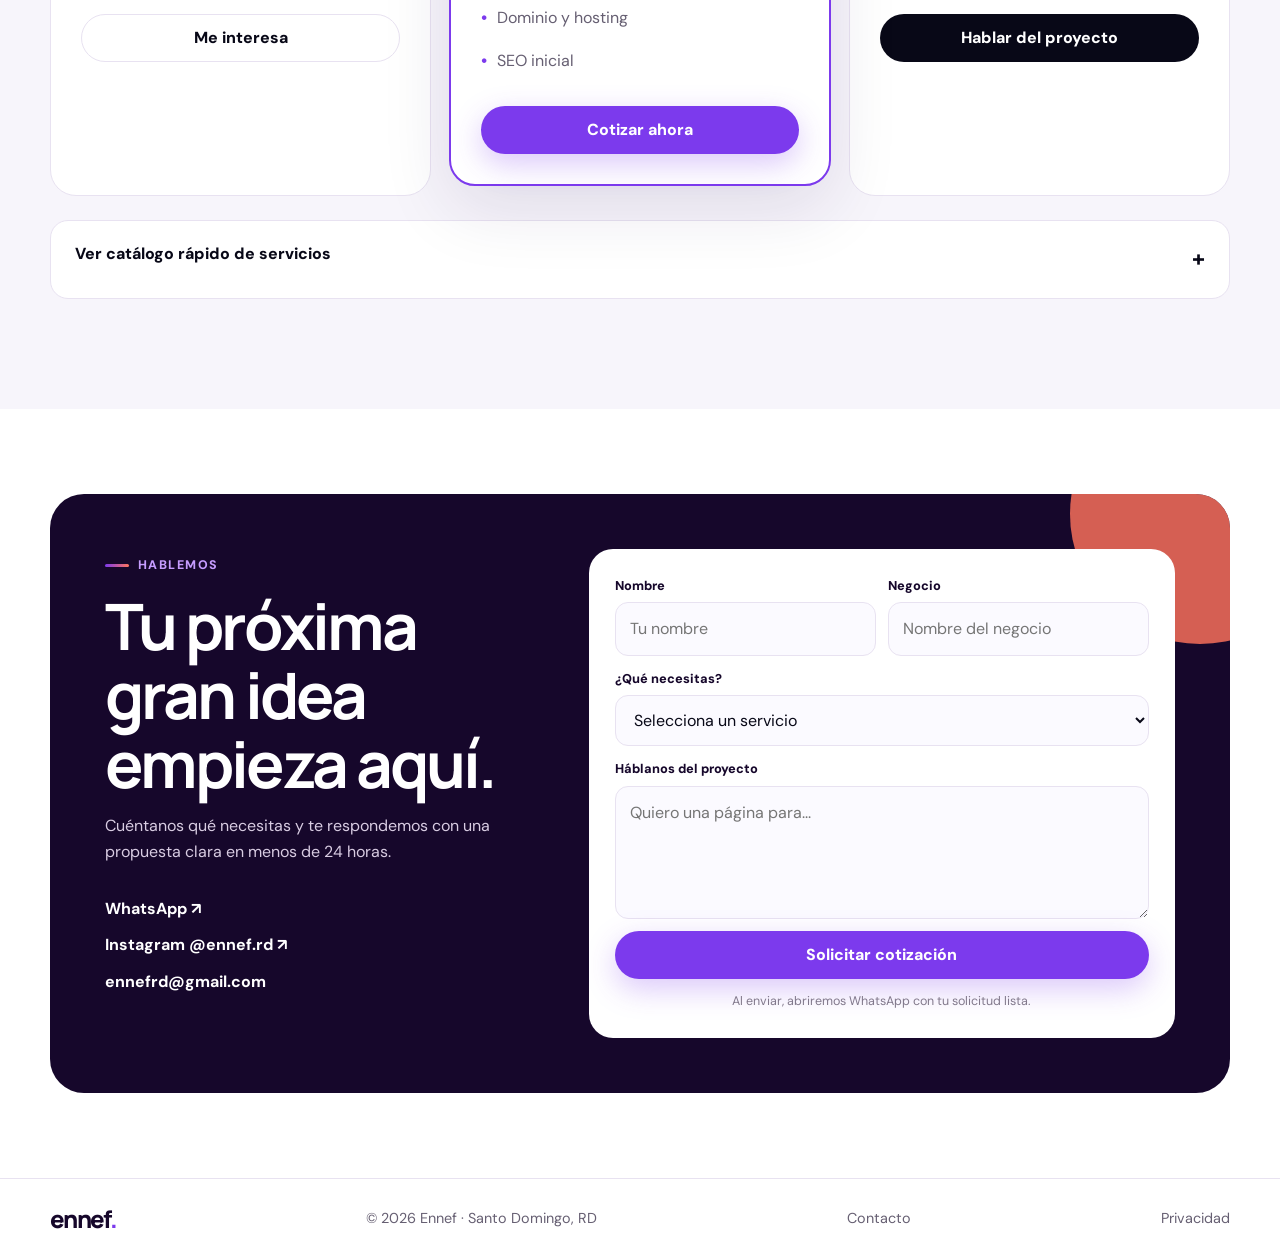
==== commit bcafdf59: "Feature Fuimono RD WhatsApp guide in portfolio" ====
--- a/index.html
+++ b/index.html
@@ -45,6 +45,11 @@
     .hero-photo{position:absolute;inset:0;width:100%;height:100%;object-fit:cover;object-position:center;border-radius:36px;box-shadow:0 35px 90px rgba(22,7,43,.2)}.visual:after{content:"";position:absolute;inset:0;border-radius:36px;background:linear-gradient(180deg,transparent 45%,rgba(22,7,43,.5));pointer-events:none}.photo-badge{position:absolute;z-index:3;top:22px;left:-22px;padding:13px 18px;border-radius:999px;background:#ffd550;color:var(--deep);font-weight:800;box-shadow:0 15px 40px rgba(22,7,43,.14)}.visual .float-card{z-index:3}.people{padding:20px 0 110px}.people-grid{display:grid;grid-template-columns:1.15fr .85fr;gap:18px;min-height:580px}.people-photo{position:relative;overflow:hidden;border-radius:32px}.people-photo img{width:100%;height:100%;object-fit:cover;display:block;transition:transform .5s ease}.people-photo:hover img{transform:scale(1.025)}.people-photo:after{content:"";position:absolute;inset:0;background:linear-gradient(180deg,transparent 55%,rgba(22,7,43,.6))}.people-photo span{position:absolute;z-index:2;left:25px;bottom:22px;color:white;font-weight:800;font-size:1.2rem}.people-side{display:grid;grid-template-rows:1fr 1fr;gap:18px}.people-copy{display:flex;flex-direction:column;justify-content:center;padding:34px;border-radius:32px;background:var(--purple);color:white;overflow:hidden;position:relative}.people-copy:after{content:"";position:absolute;width:150px;height:150px;border-radius:50%;right:-45px;top:-48px;background:var(--coral)}.people-copy h3{position:relative;z-index:1;font-size:2rem;margin-bottom:13px}.people-copy p{position:relative;z-index:1;color:#eee4ff}.people-side .people-photo{min-height:260px}.services{background:linear-gradient(180deg,#f8f6fc 0%,#fff8f0 100%)}
     @media(max-width:900px){.people-grid{grid-template-columns:1fr;min-height:auto}.people-photo{min-height:450px}.people-side{grid-template-columns:1fr 1fr;grid-template-rows:auto}.photo-badge{left:18px}.visual .float-card{right:-5px}}
     @media(max-width:600px){.wrap{width:min(100% - 26px,1180px)}section{padding:78px 0}h1{font-size:3.25rem}.hero-copy p{font-size:1rem}.visual{min-height:390px}.float-card{right:-5px;width:175px}.stats{padding-bottom:55px}.stats-grid{grid-template-columns:1fr}.stat{border-right:0;border-bottom:1px solid var(--line)!important}.stat:last-child{border-bottom:0!important}.product-grid,.process-grid{grid-template-columns:1fr}.checks{grid-template-columns:1fr}.contact-box{padding:28px 20px}.form{grid-template-columns:1fr;padding:18px}.field{grid-column:1/-1}.footer{flex-direction:column;gap:8px}.head{margin-bottom:34px}.people{padding-bottom:78px}.people-grid,.people-side{display:grid;grid-template-columns:1fr}.people-photo{min-height:370px}.people-side .people-photo{min-height:300px}.people-copy{min-height:260px}.photo-badge{top:16px;left:14px}.work{min-height:auto}.work-shot{height:210px}}
+      .work.fuimono{grid-column:1/-1;display:grid;grid-template-columns:minmax(0,1fr) minmax(0,1fr);align-items:center;min-height:0}
+    .fuimono-preview{display:flex;justify-content:center;height:340px;overflow:hidden;background:#e4f1ec;padding:18px 16px 0}
+    .fuimono-preview img{display:block;width:min(100%,286px);height:auto;align-self:flex-start;border-radius:14px 14px 0 0}
+    .fuimono-link{display:inline-block;margin-top:20px;color:var(--purple);font-weight:700}
+    @media(max-width:700px){.work.fuimono{grid-template-columns:1fr}.fuimono-preview{height:250px}}
   </style>
 </head>
 <body>
@@ -103,6 +108,10 @@
     <section class="portfolio" id="portafolio"><div class="wrap">
       <div class="head"><div><span class="eyebrow">Portafolio</span><h2>Interfaces reales para operaciones, ventas y marcas digitales.</h2></div><p>Una muestra de dashboards, sistemas administrativos, CRM y ecommerce diseñados para verse claros, modernos y listos para vender.</p></div>
       <div class="portfolio-grid">
+        <article class="work fuimono">
+          <a class="fuimono-preview" href="assets/portfolio/fuimono-whatsapp.png" aria-label="Ampliar la conversación con Fuimono RD"><img src="assets/portfolio/fuimono-whatsapp.png" alt="Conversación en WhatsApp para consultar las fiestas de hoy con Fuimono RD" loading="lazy"></a>
+          <div class="work-body"><span class="work-kind">Automatización</span><h3>Fuimono RD en WhatsApp</h3><p>¿Qué hay para hoy? Elige una categoría en el chat y recibe los eventos del día con su horario, lugar y enlace a la agenda de Fuimono RD.</p><div class="work-points"><span>WhatsApp</span><span>Agenda de eventos</span></div><a class="fuimono-link" href="assets/portfolio/fuimono-whatsapp.png">Ver conversación completa ↗</a></div>
+        </article>
         <article class="work wide">
           <div class="work-shot"><img src="assets/portfolio/operaciones-dashboard.jpg" alt="Dashboard de operaciones con pedidos, cobros y rutas de despacho" loading="lazy"></div>
           <div class="work-body"><span class="work-kind">Operaciones</span><h3>Panel de pedidos y despacho</h3><p>Dashboard para controlar pedidos, bodegas, cuentas por cobrar, facturas y rutas de entrega desde una sola vista.</p><div class="work-points"><span>Pedidos</span><span>Bodegas</span><span>Rutas</span></div></div>
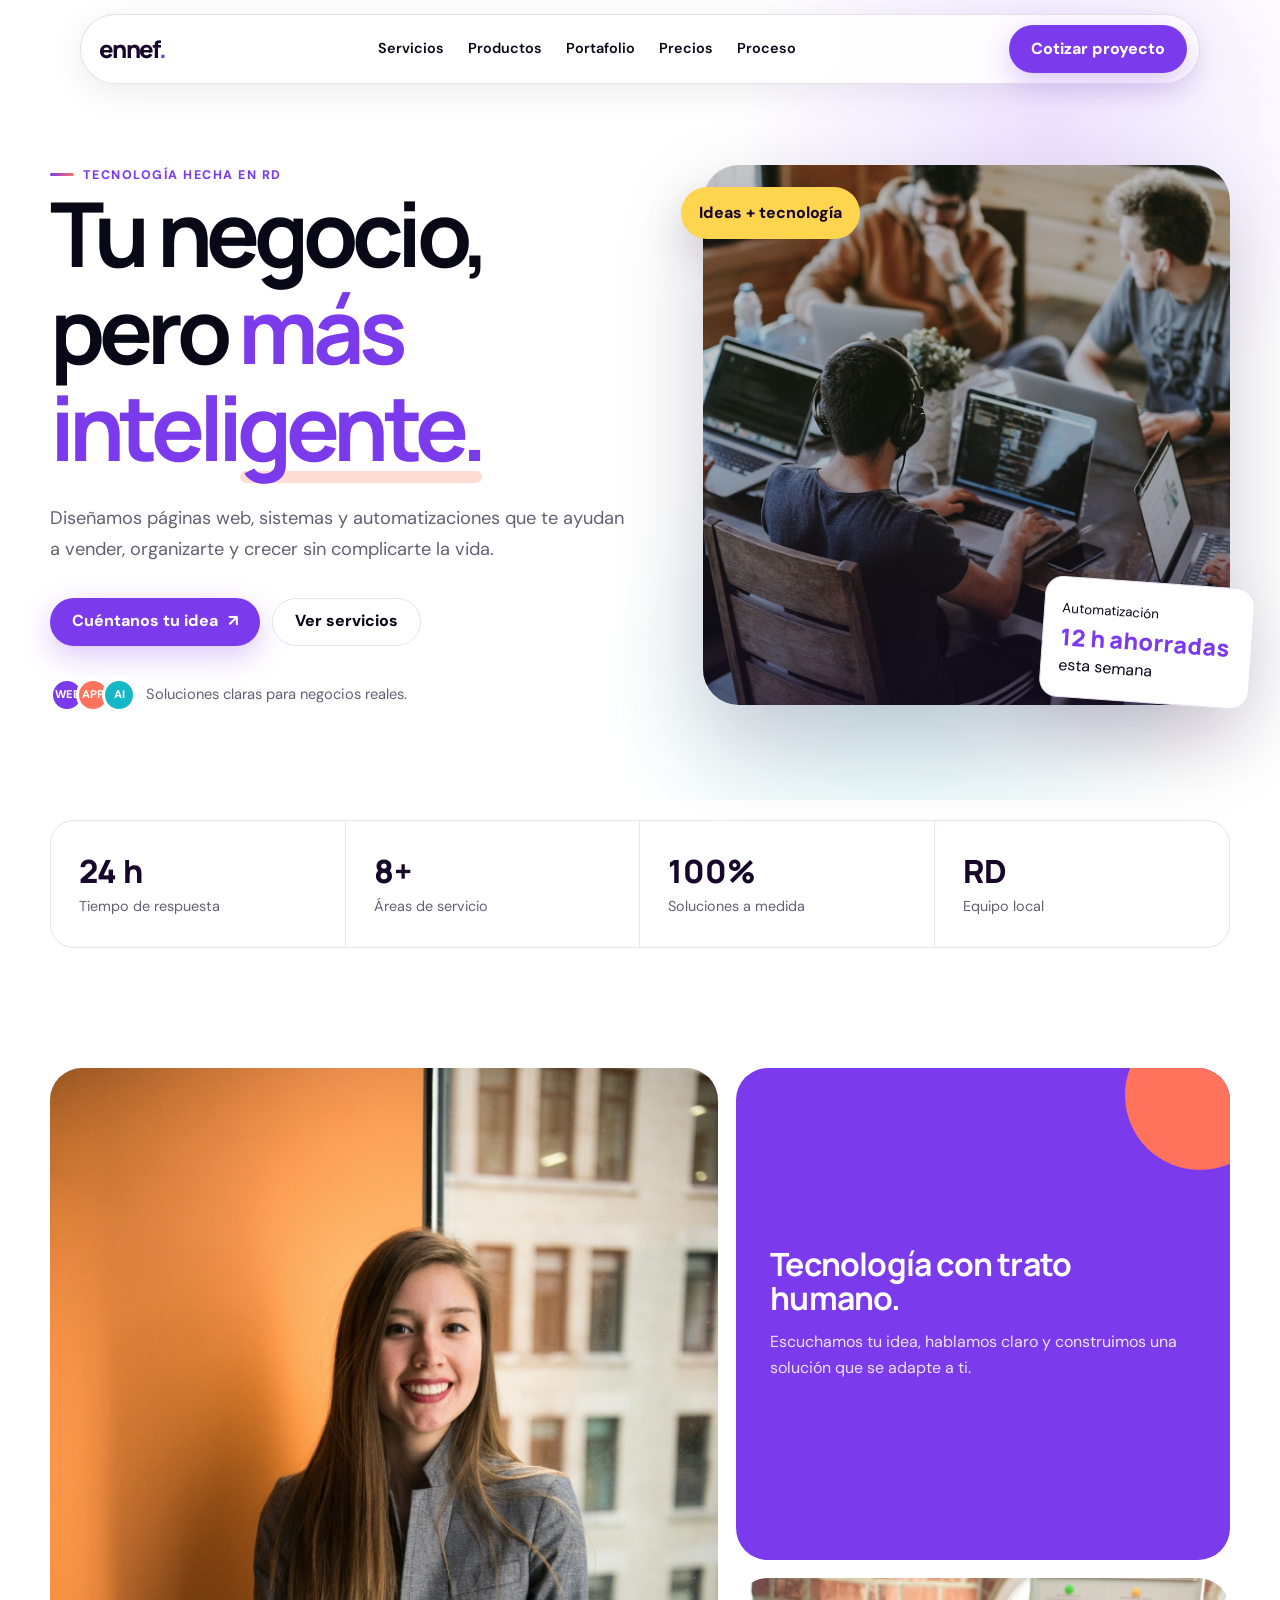
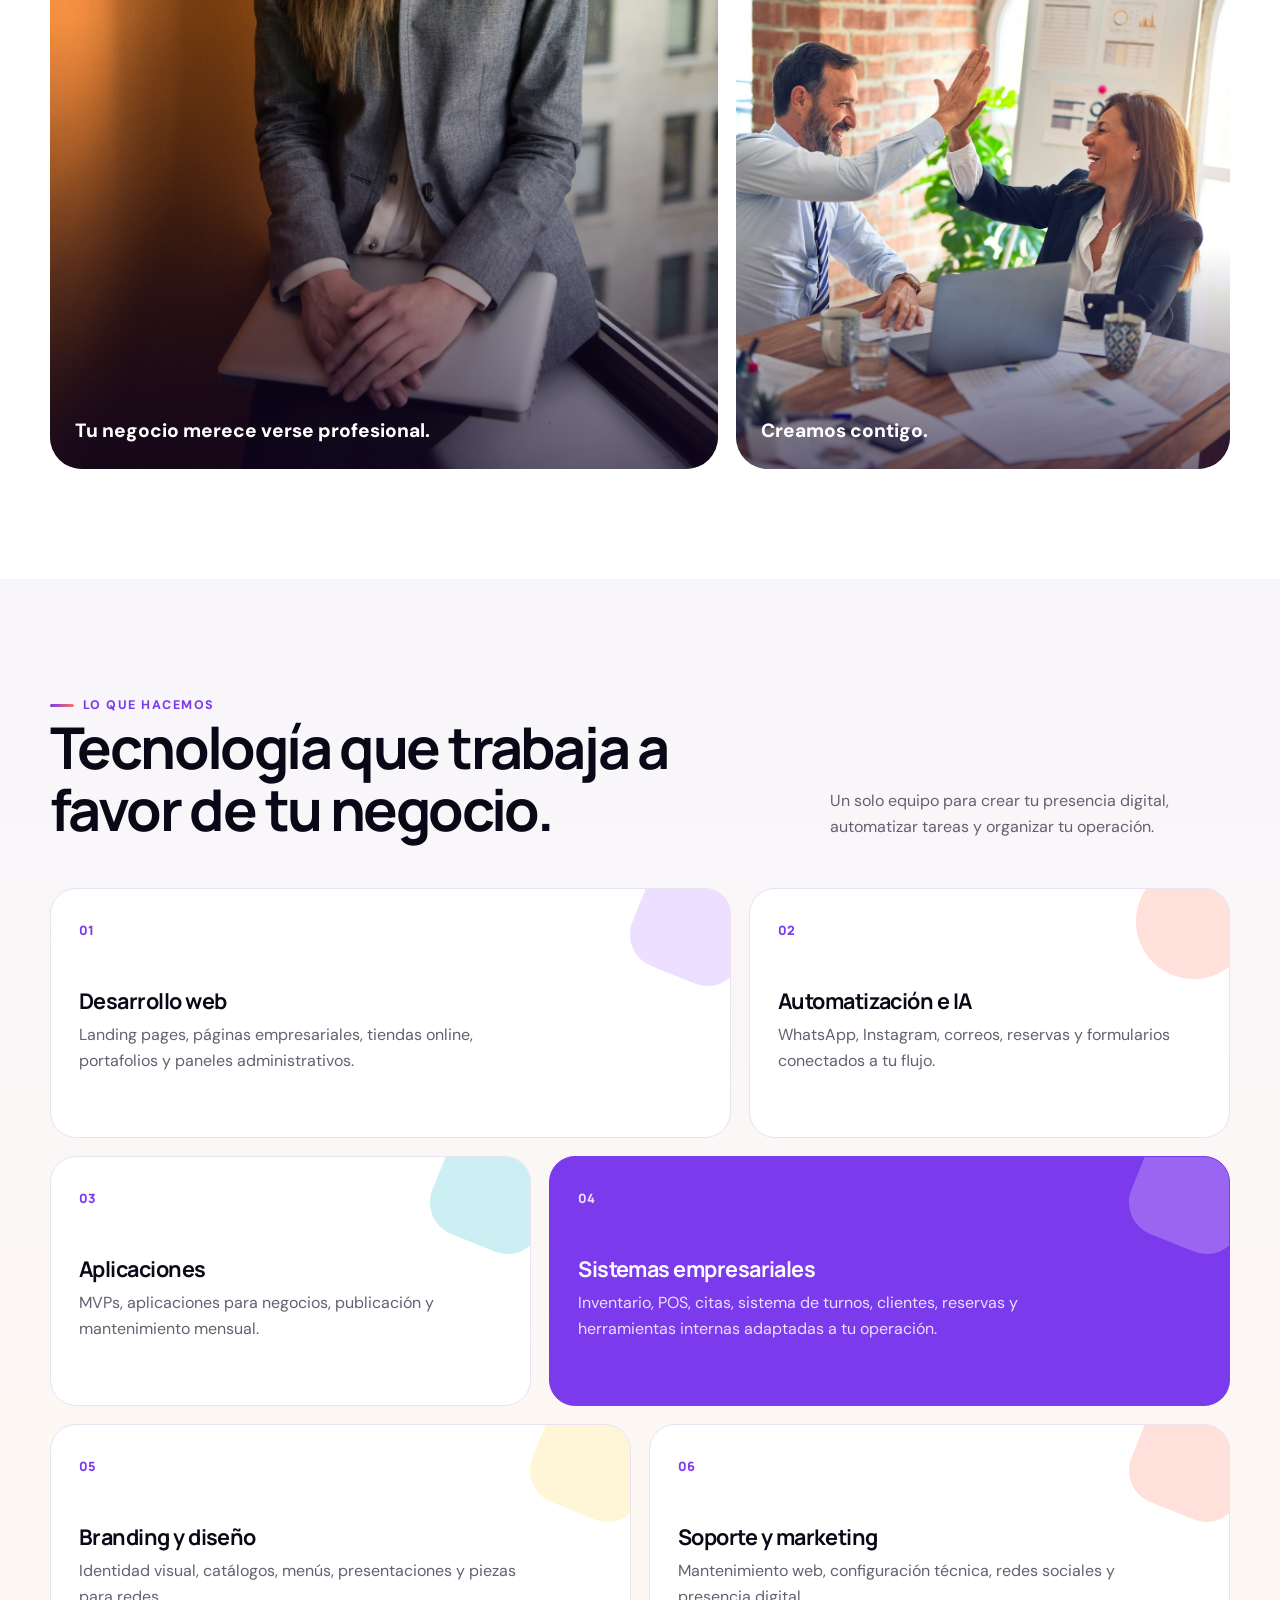
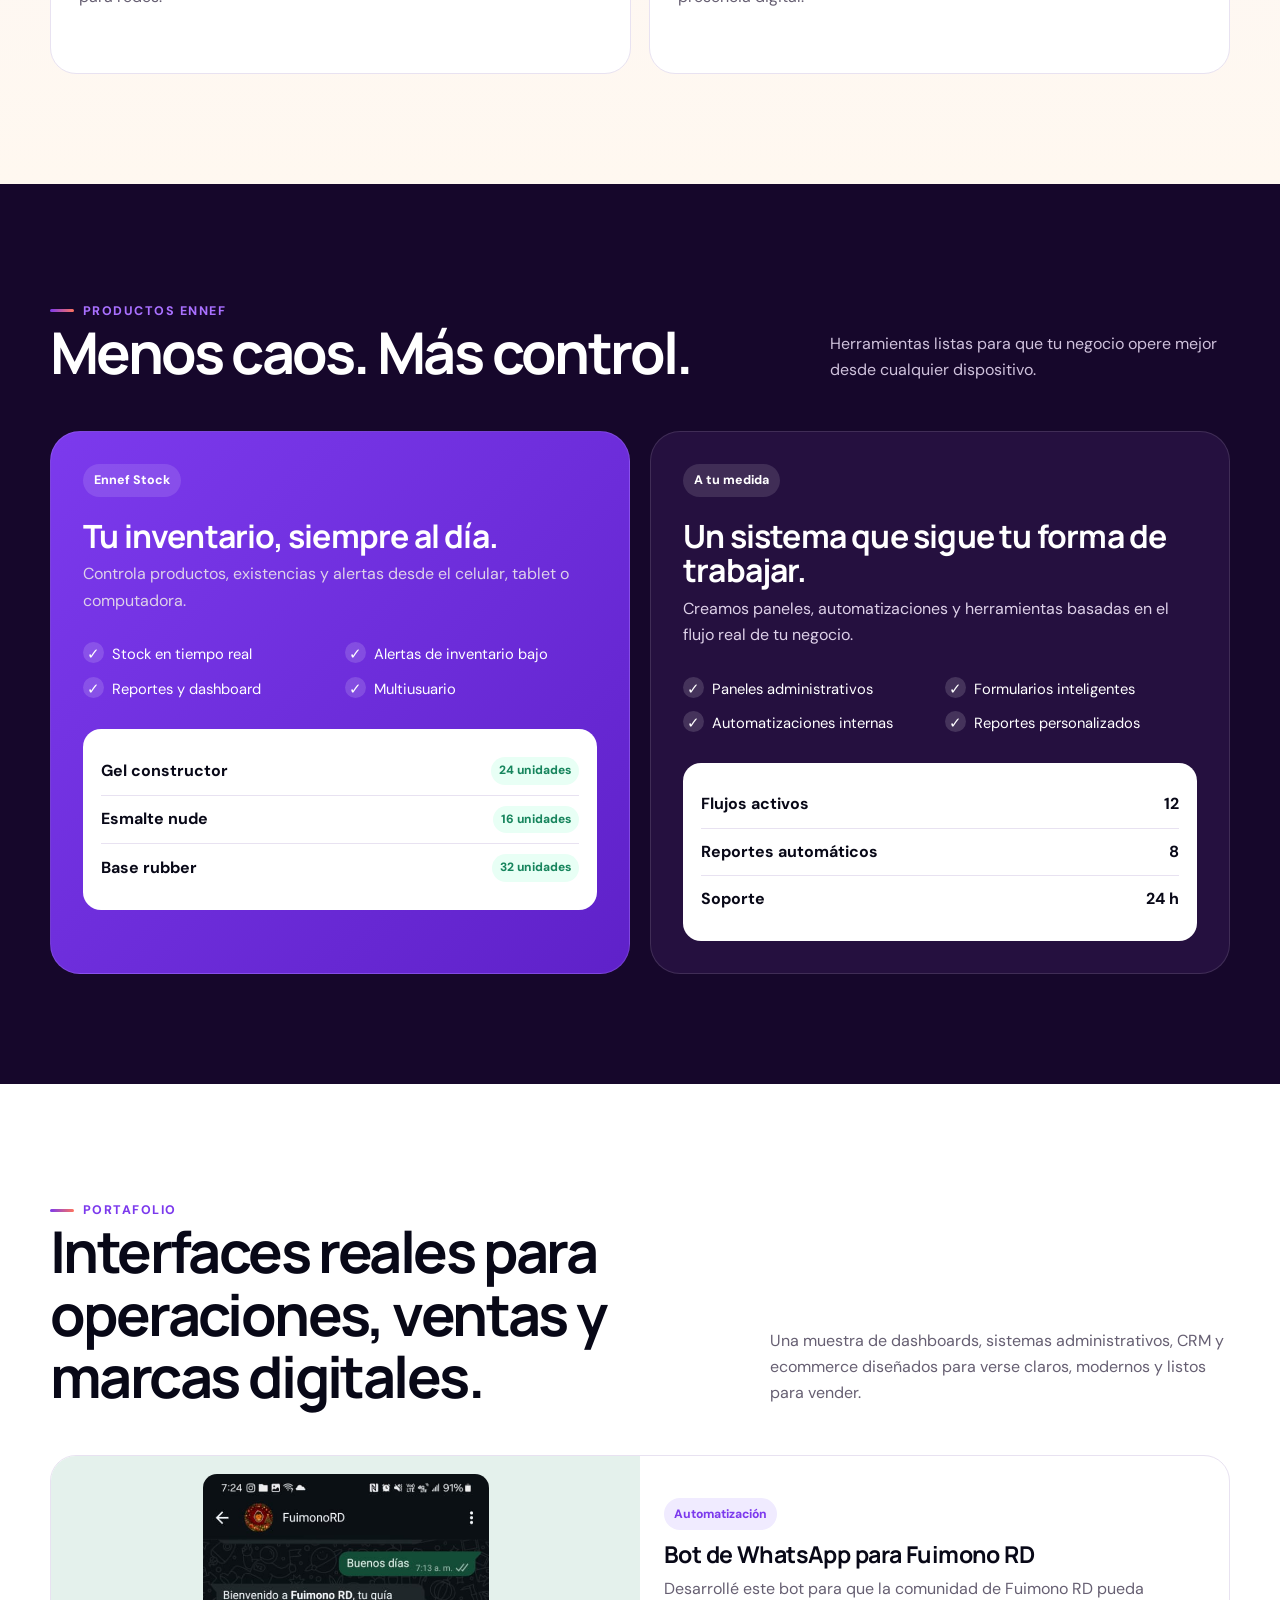
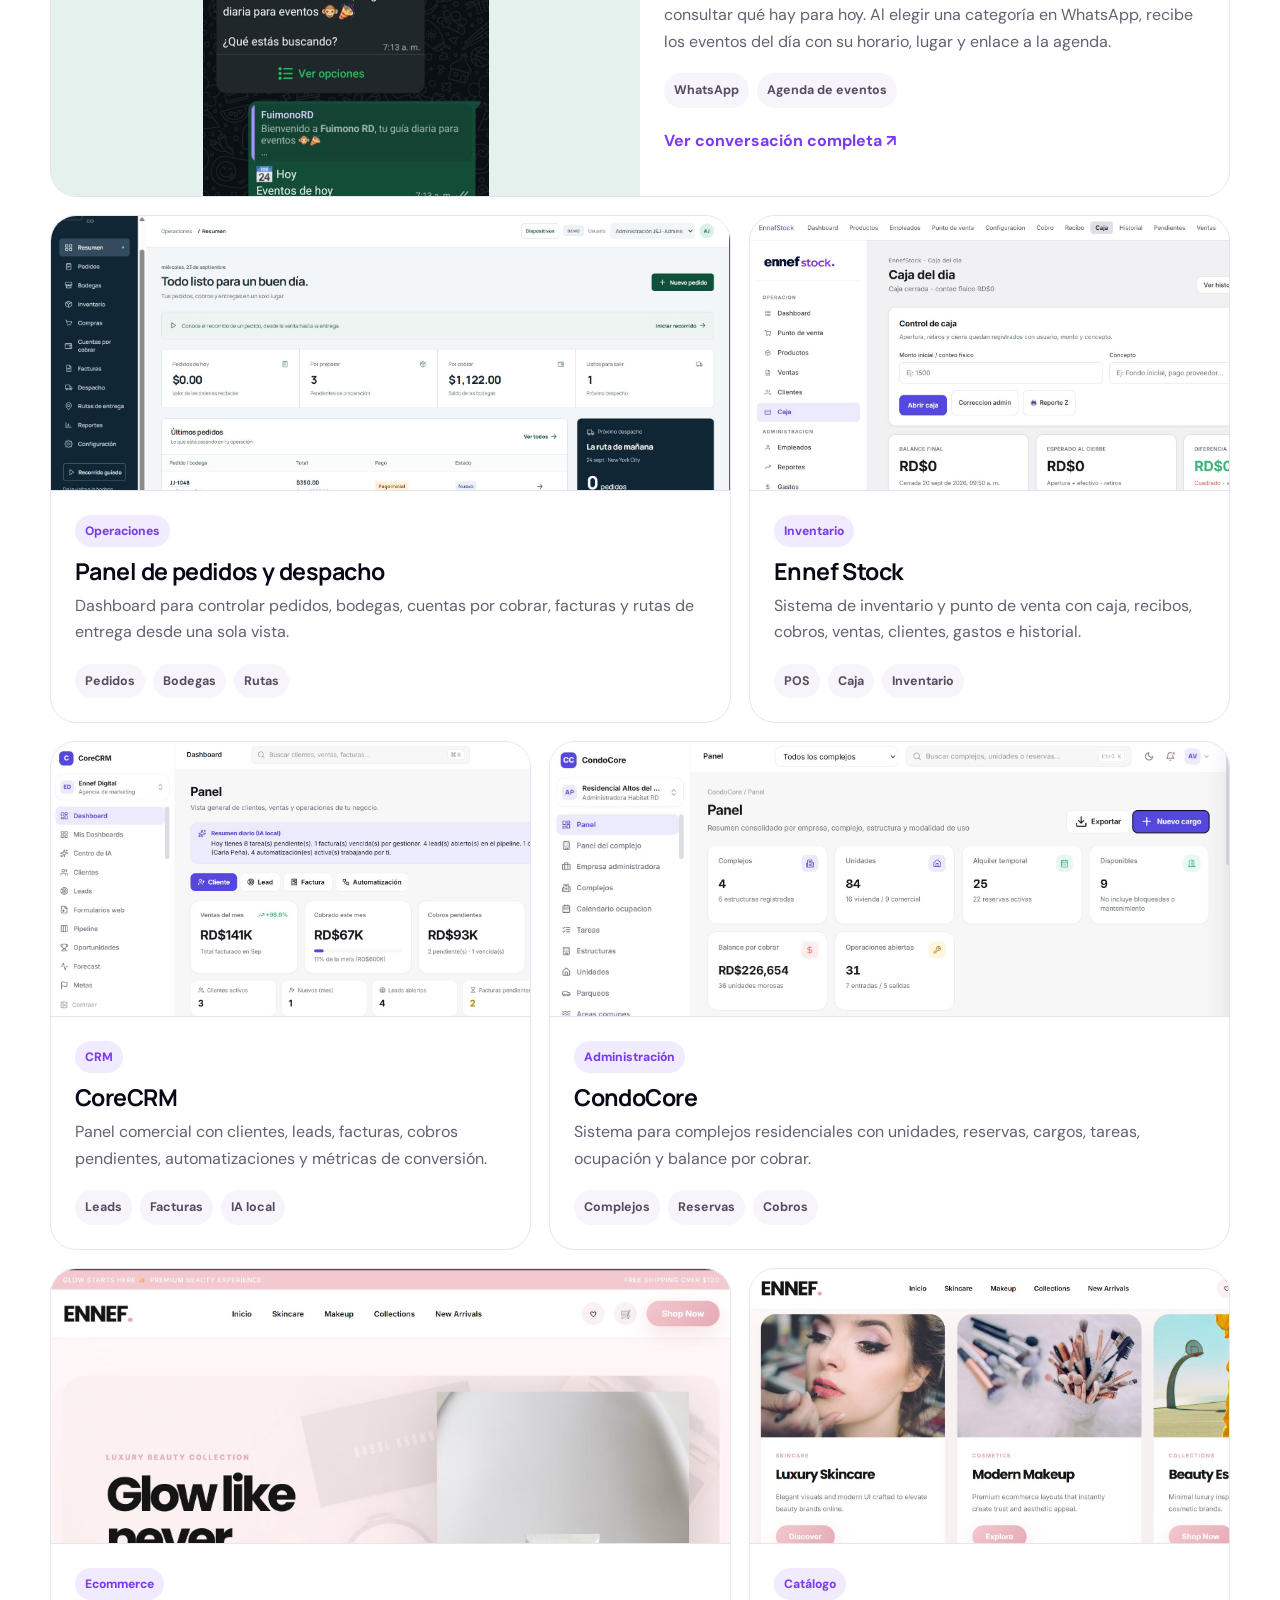
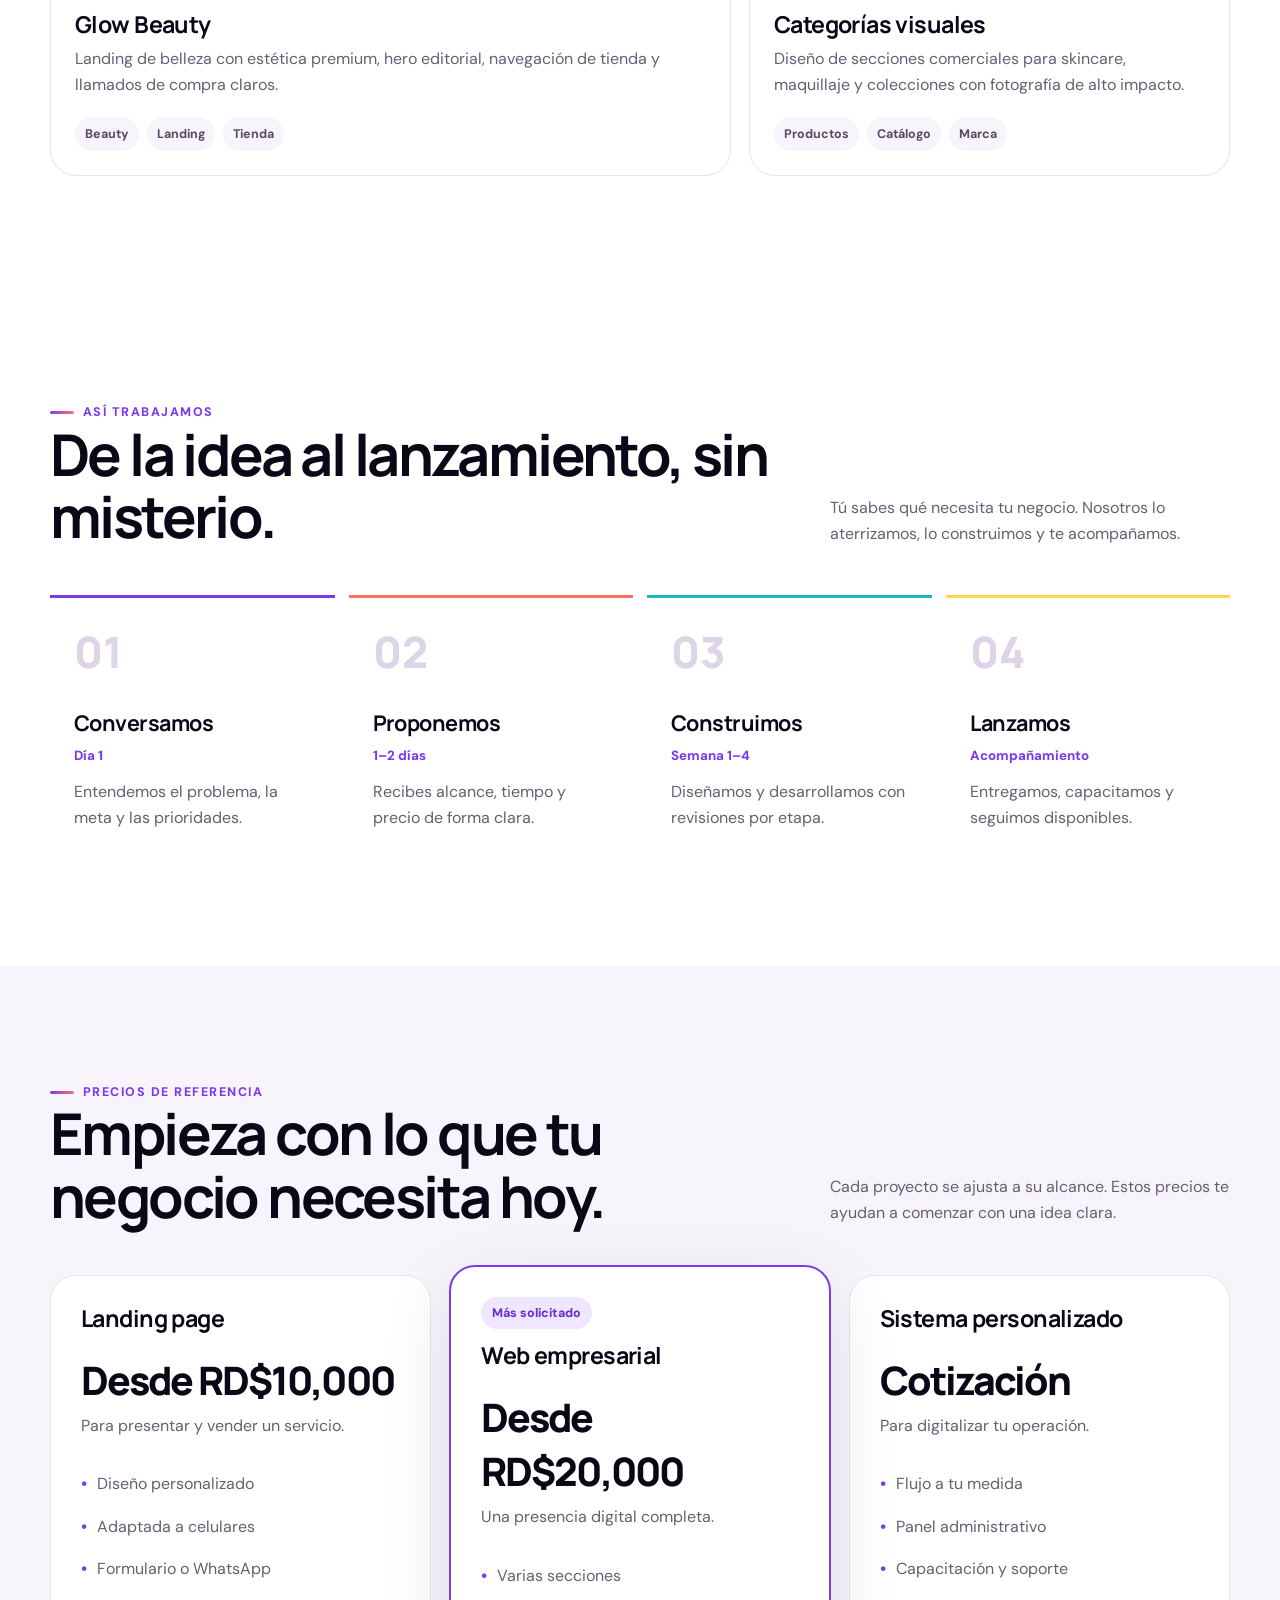
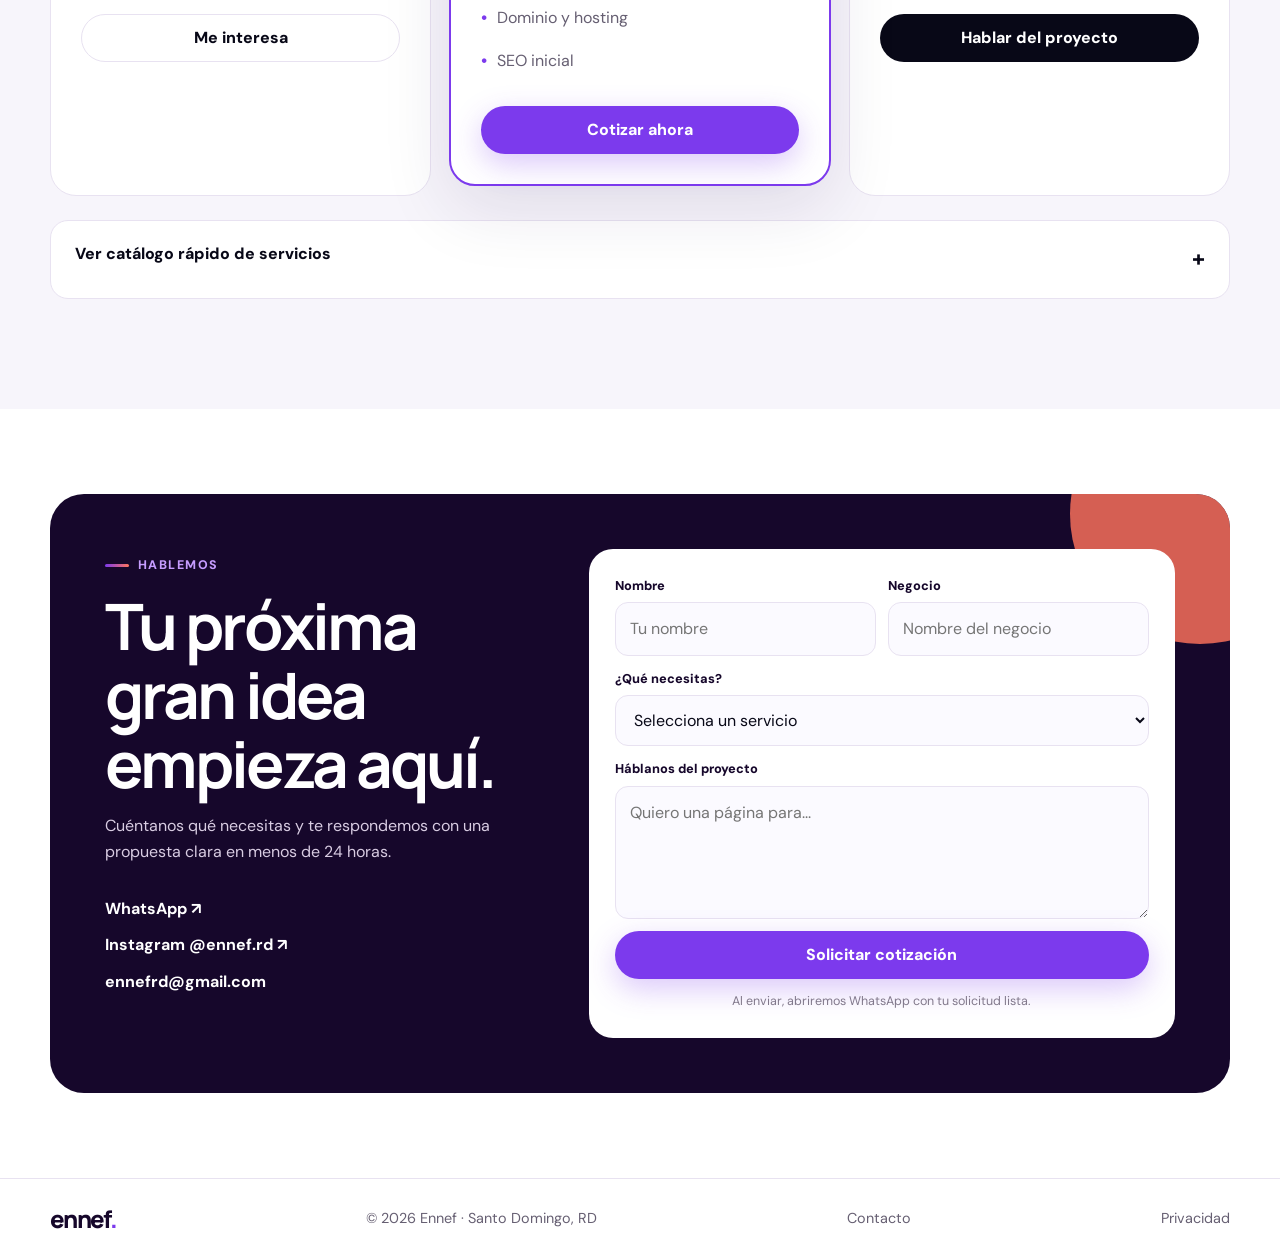
==== commit 156c8d7b: "Credit development of the WhatsApp bot for Fuimono RD" ====
--- a/index.html
+++ b/index.html
@@ -110,7 +110,7 @@
       <div class="portfolio-grid">
         <article class="work fuimono">
           <a class="fuimono-preview" href="assets/portfolio/fuimono-whatsapp.png" aria-label="Ampliar la conversación con Fuimono RD"><img src="assets/portfolio/fuimono-whatsapp.png" alt="Conversación en WhatsApp para consultar las fiestas de hoy con Fuimono RD" loading="lazy"></a>
-          <div class="work-body"><span class="work-kind">Automatización</span><h3>Fuimono RD en WhatsApp</h3><p>¿Qué hay para hoy? Elige una categoría en el chat y recibe los eventos del día con su horario, lugar y enlace a la agenda de Fuimono RD.</p><div class="work-points"><span>WhatsApp</span><span>Agenda de eventos</span></div><a class="fuimono-link" href="assets/portfolio/fuimono-whatsapp.png">Ver conversación completa ↗</a></div>
+          <div class="work-body"><span class="work-kind">Automatización</span><h3>Bot de WhatsApp para Fuimono RD</h3><p>Desarrollé este bot para que la comunidad de Fuimono RD pueda consultar qué hay para hoy. Al elegir una categoría en WhatsApp, recibe los eventos del día con su horario, lugar y enlace a la agenda.</p><div class="work-points"><span>WhatsApp</span><span>Agenda de eventos</span></div><a class="fuimono-link" href="assets/portfolio/fuimono-whatsapp.png">Ver conversación completa ↗</a></div>
         </article>
         <article class="work wide">
           <div class="work-shot"><img src="assets/portfolio/operaciones-dashboard.jpg" alt="Dashboard de operaciones con pedidos, cobros y rutas de despacho" loading="lazy"></div>
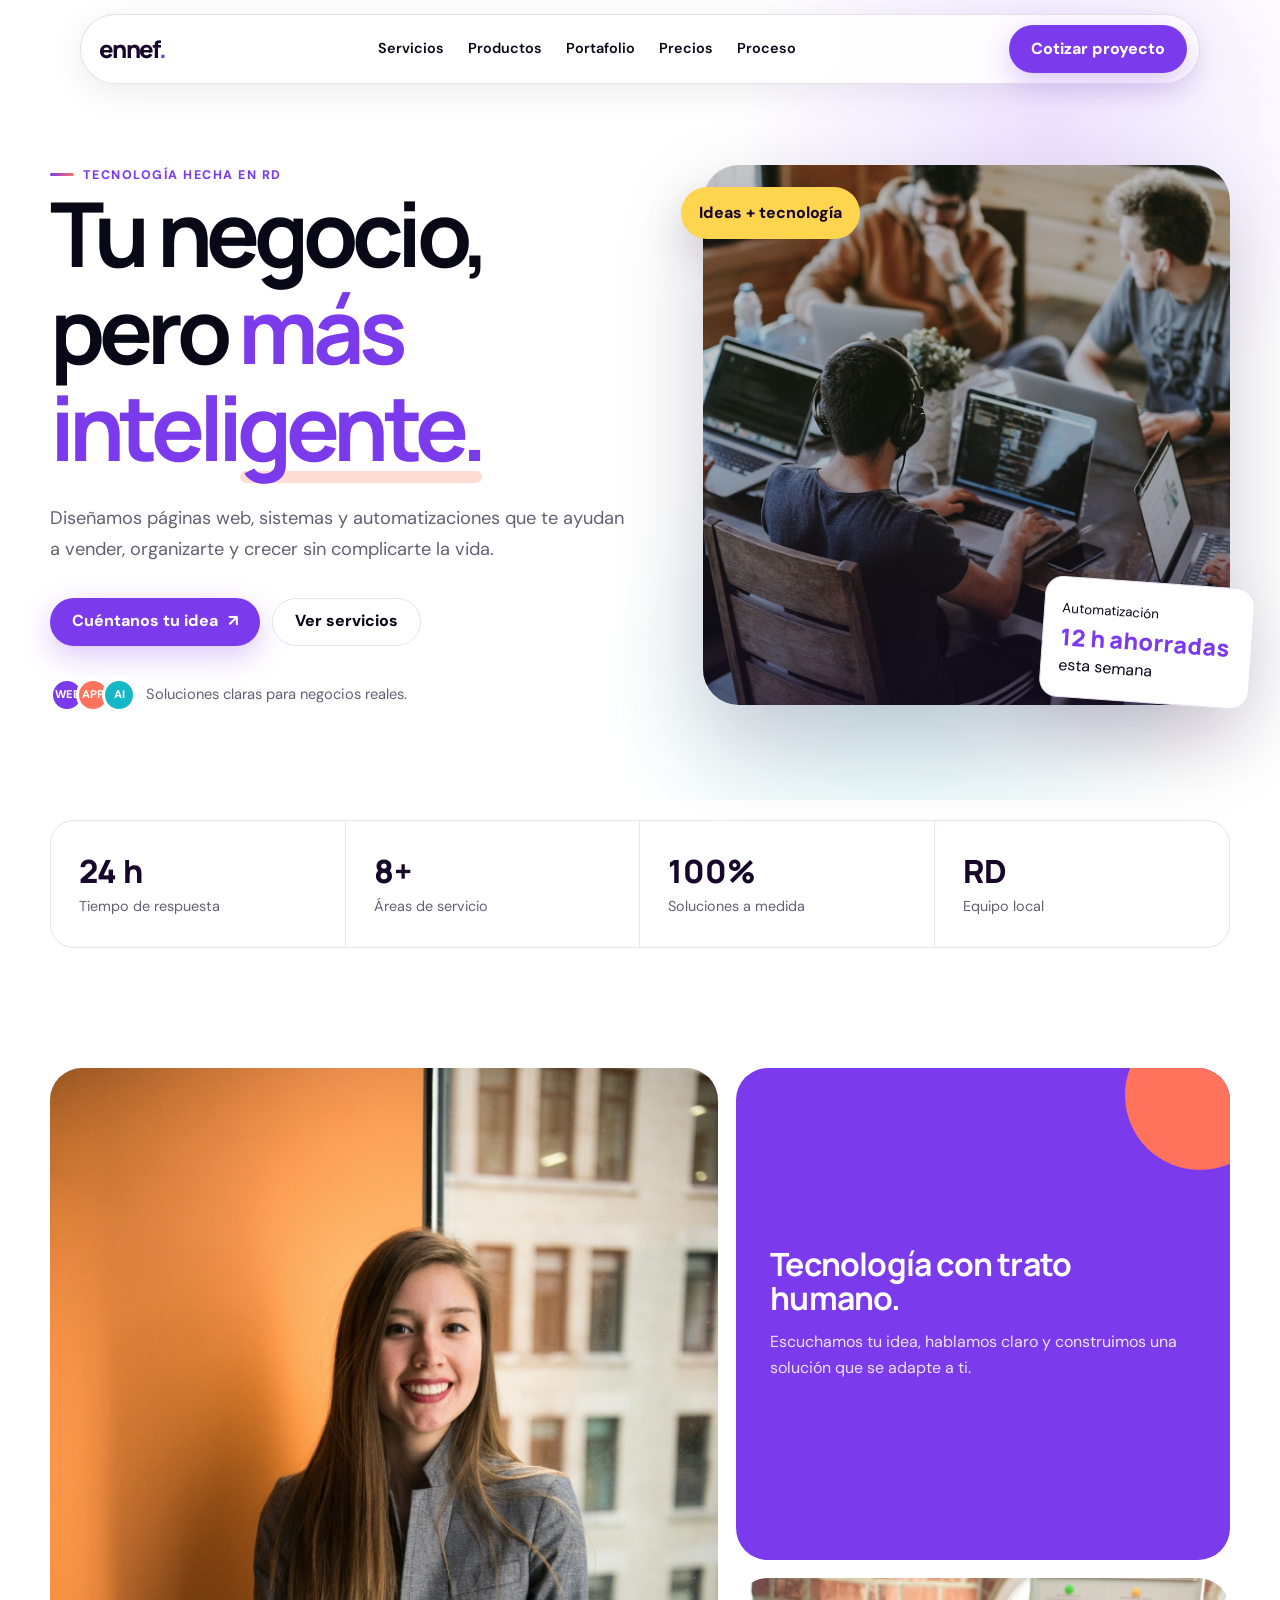
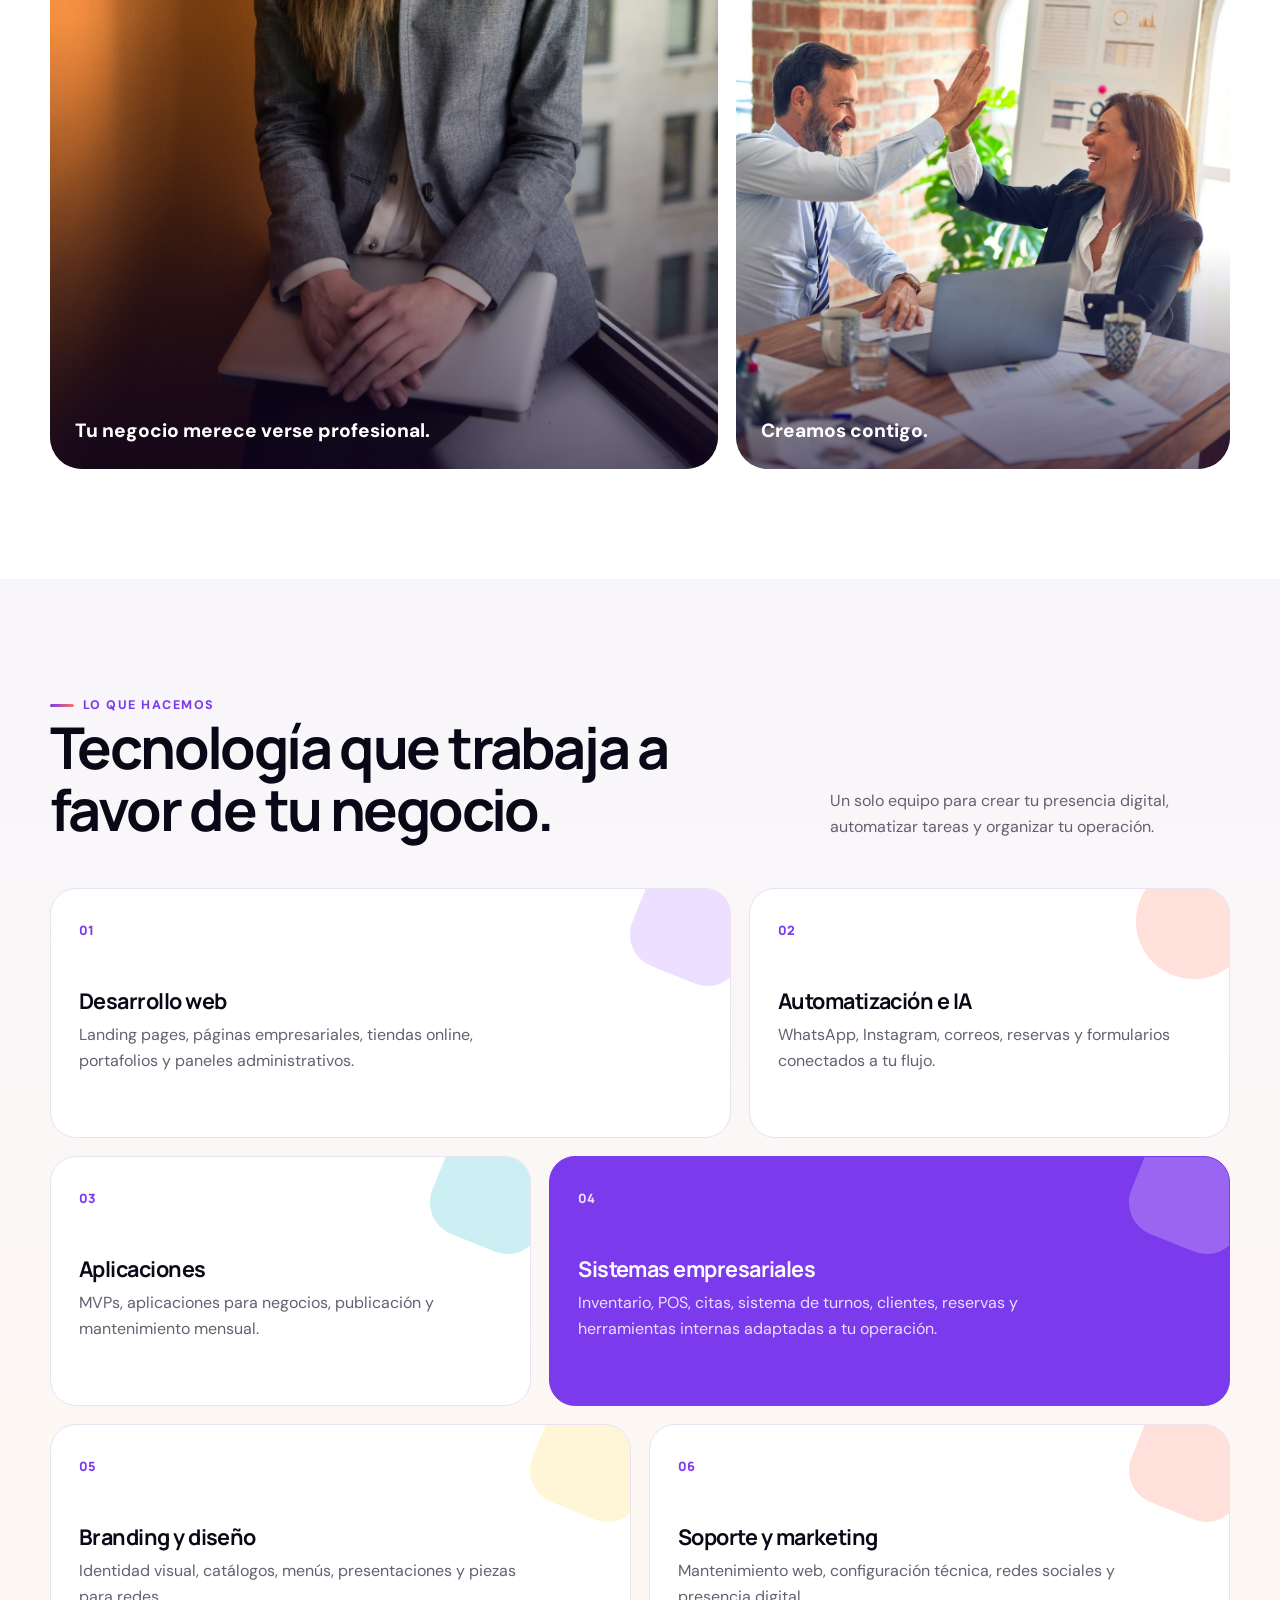
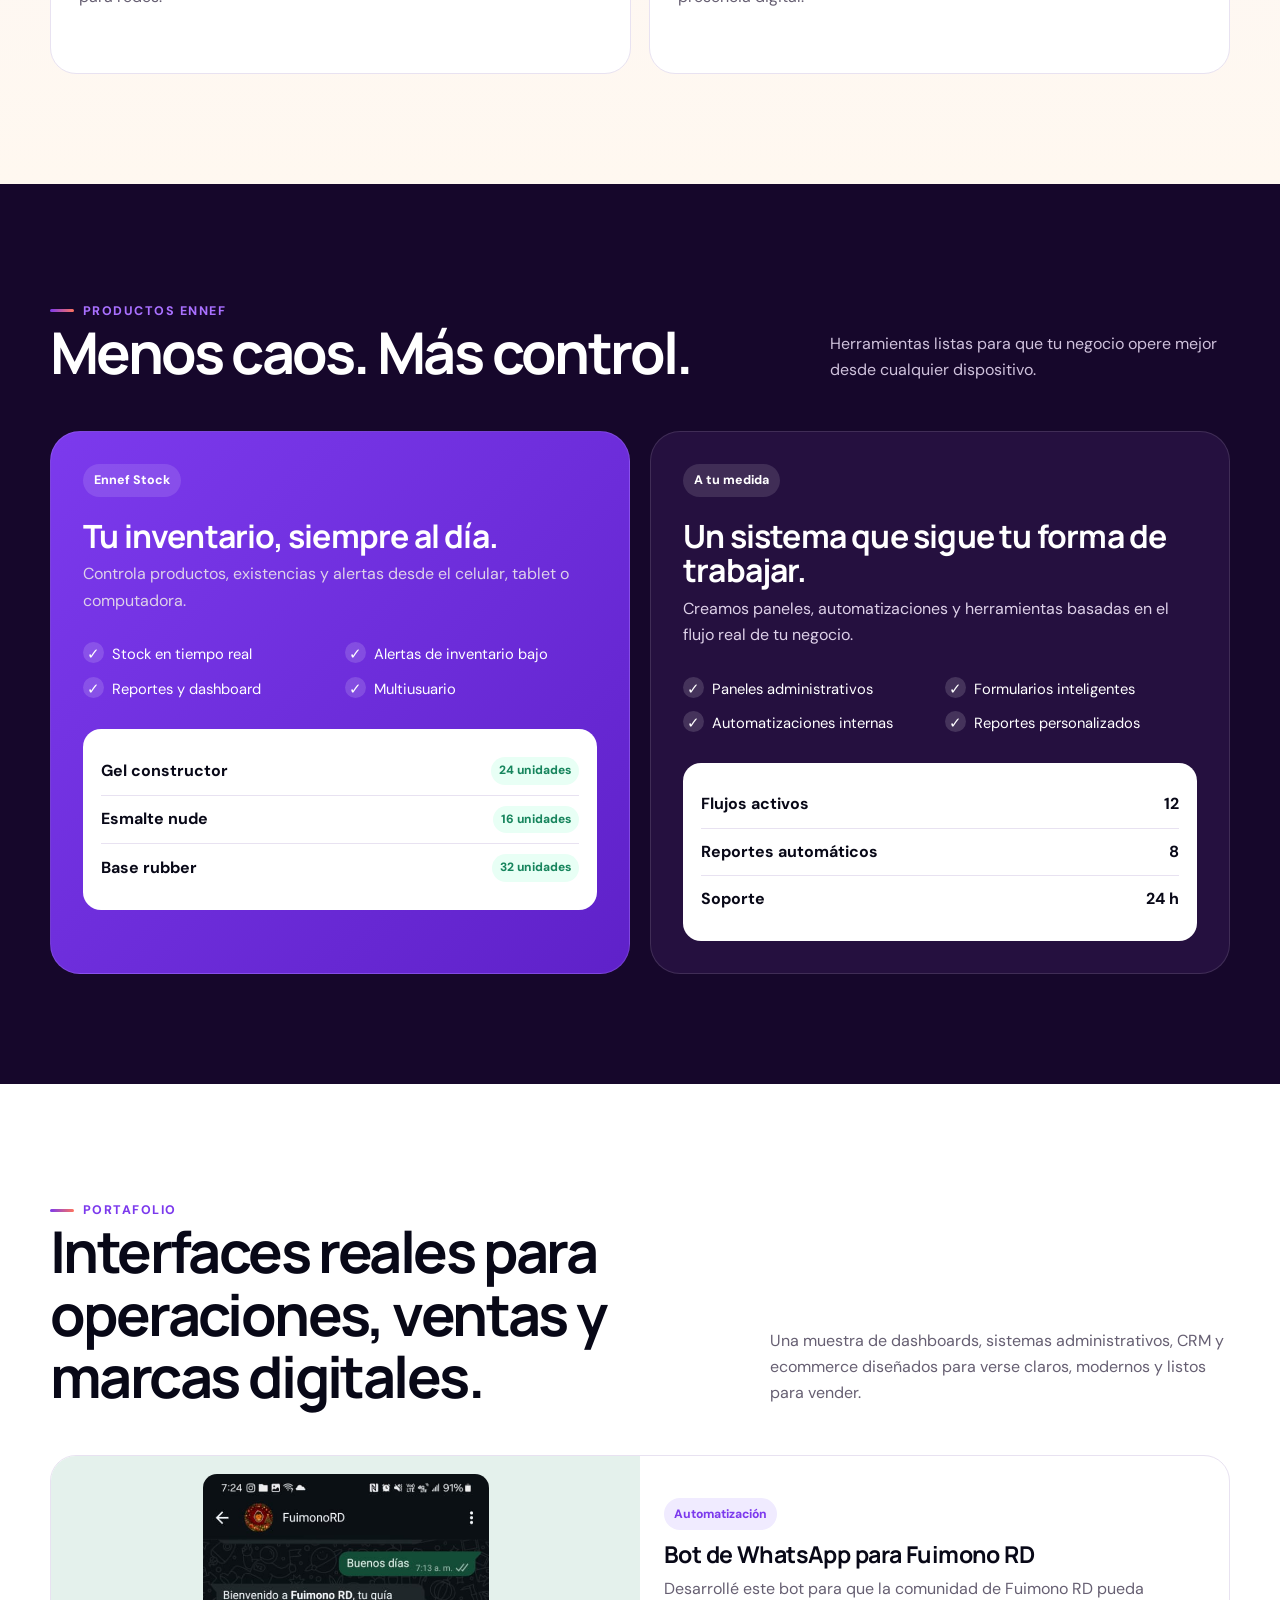
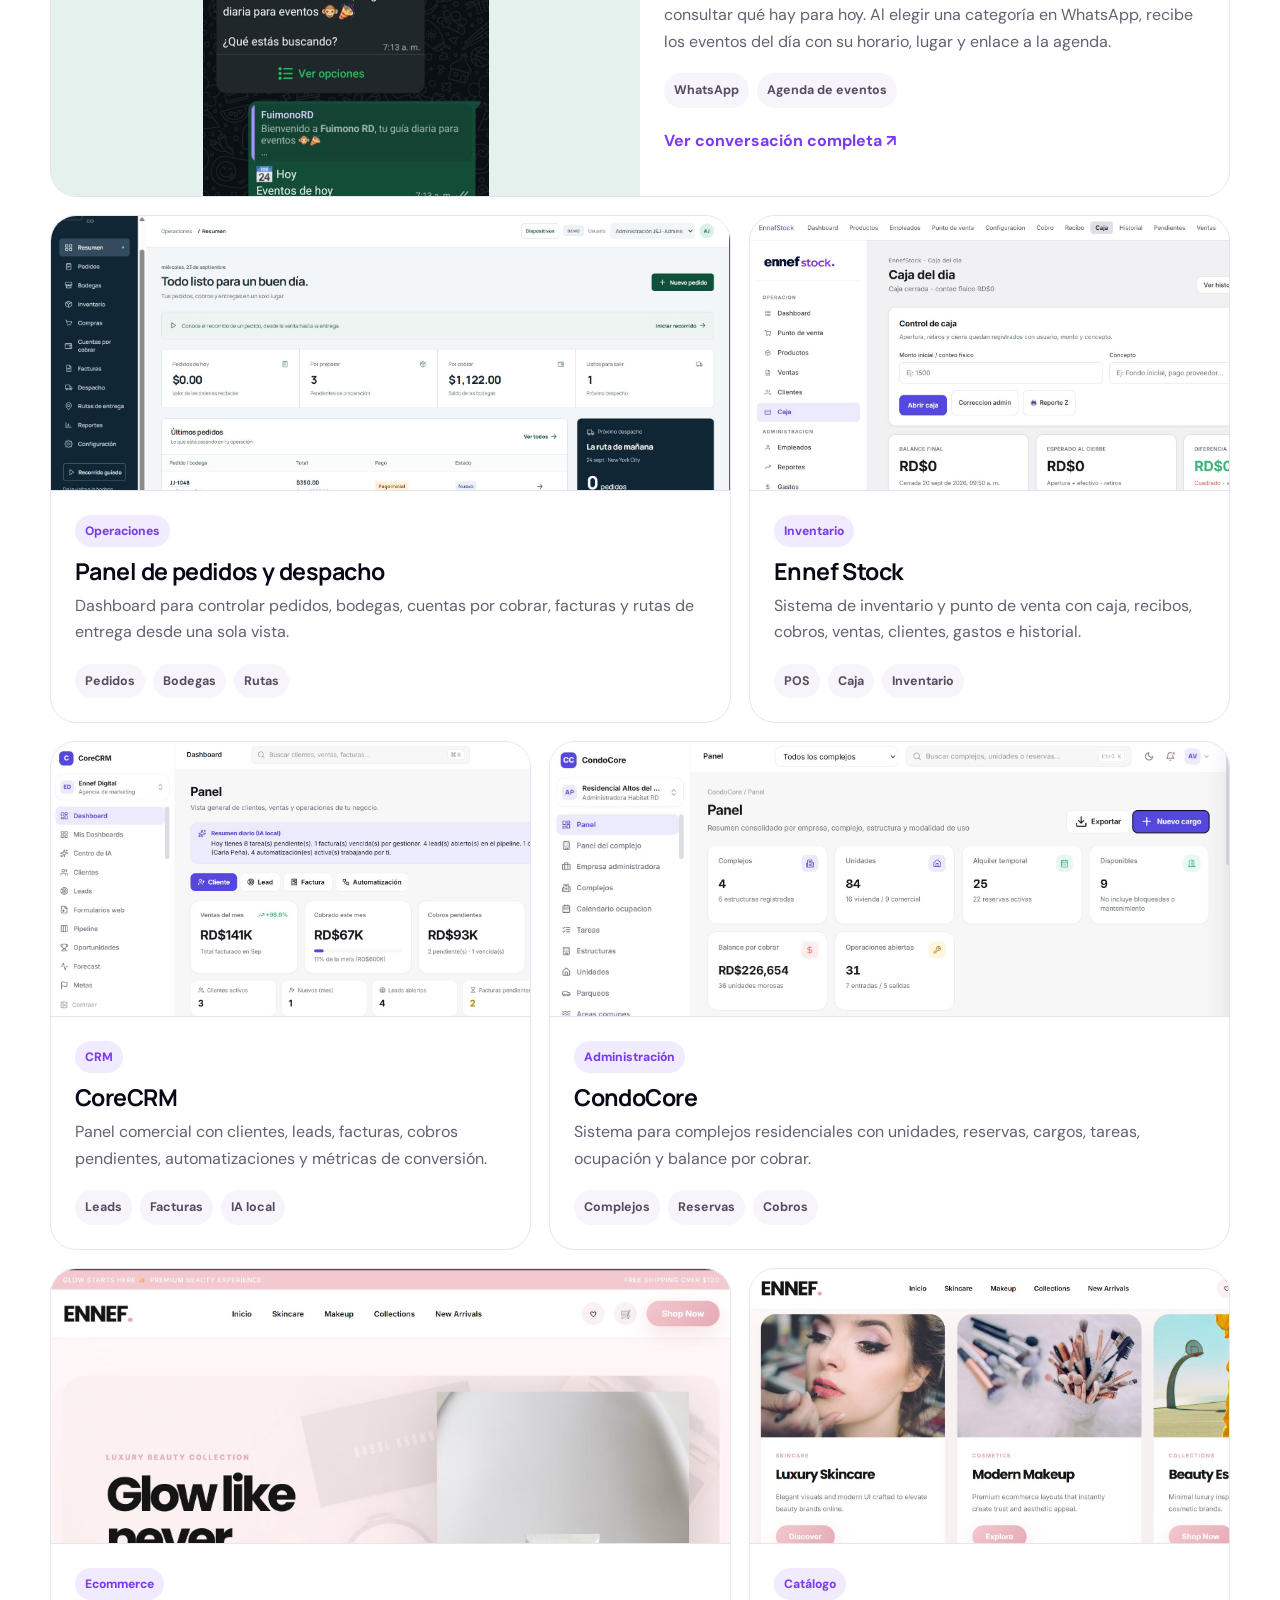
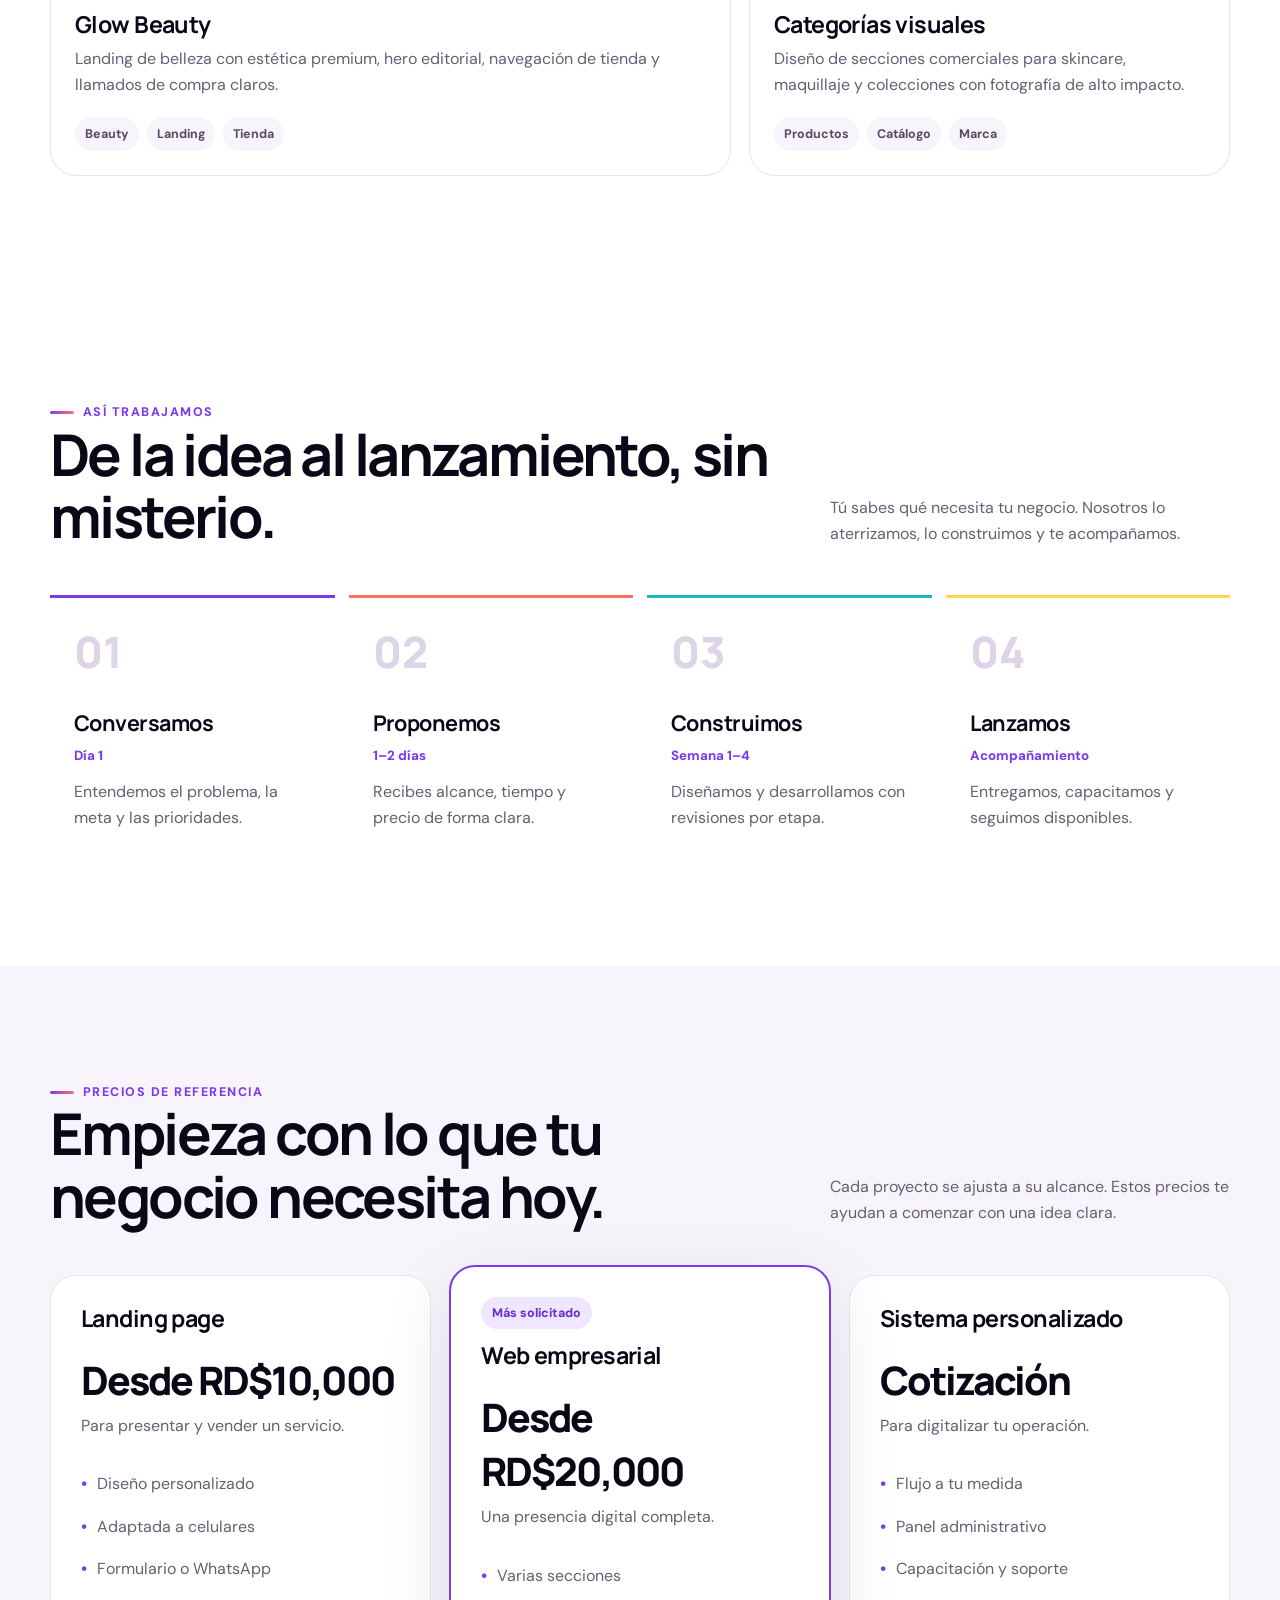
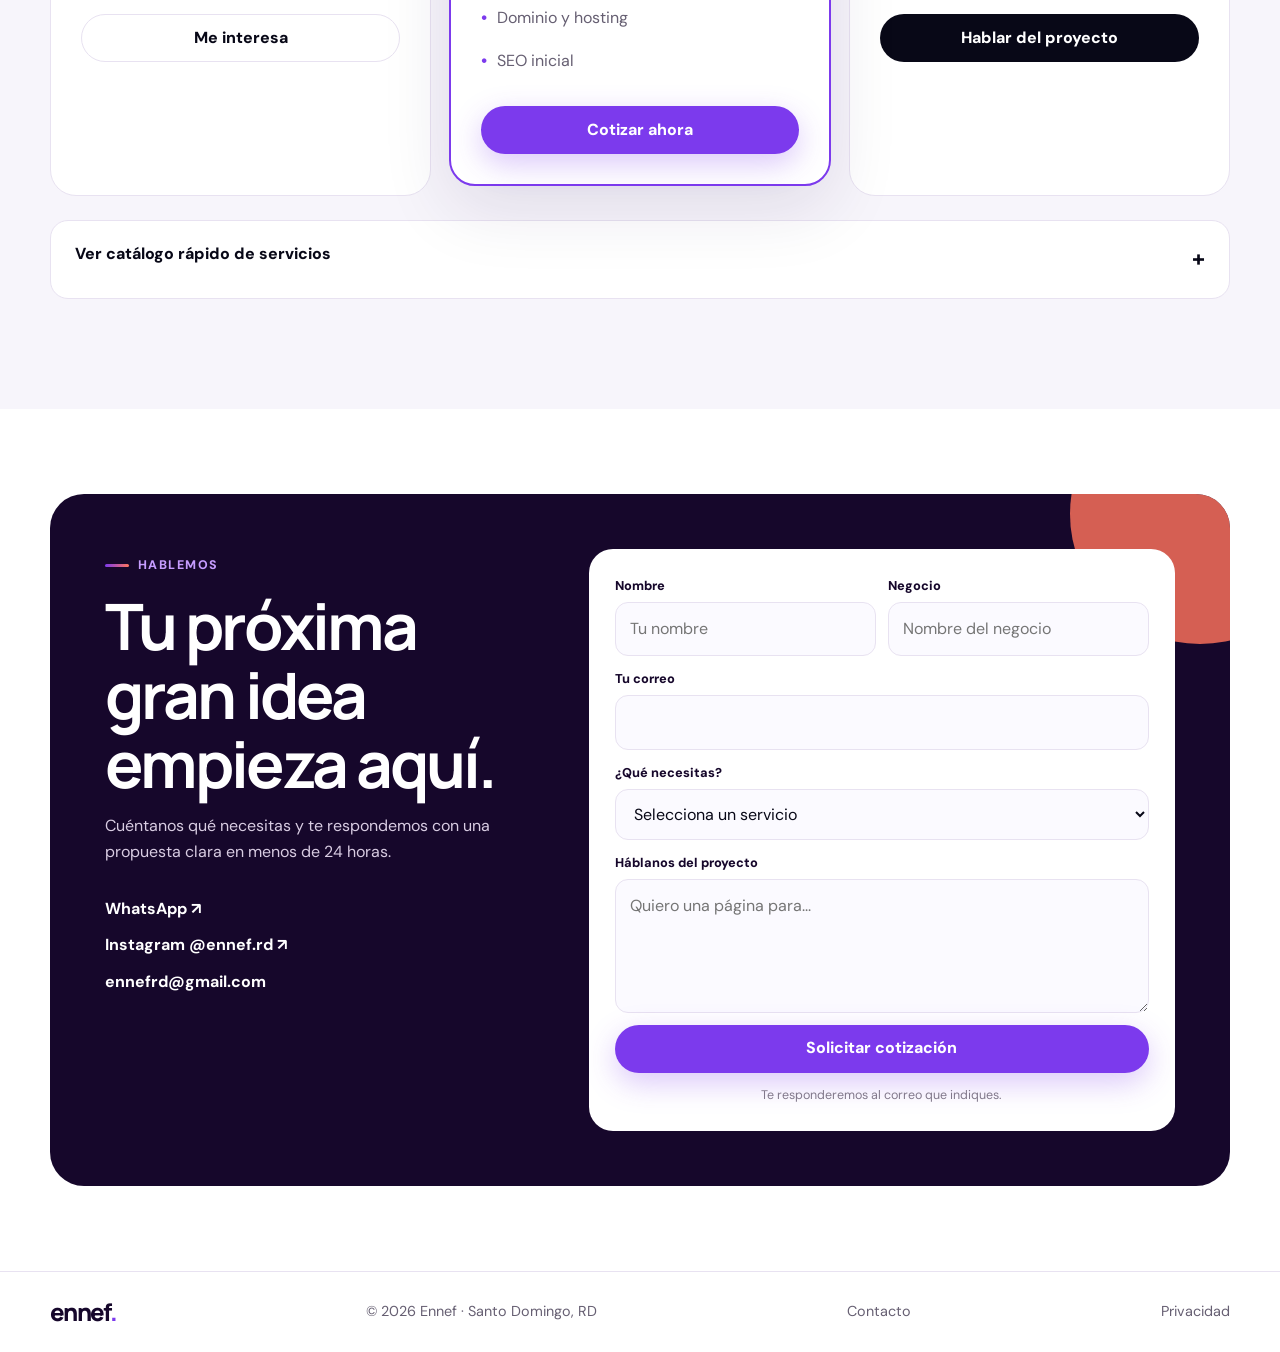
==== commit 139a62ae: "Send website quote requests through a server-side Resend endpoint" ====
--- a/index.html
+++ b/index.html
@@ -152,13 +152,35 @@
 
     <section class="contact" id="contacto"><div class="wrap contact-box">
       <div class="contact-copy"><span class="eyebrow" style="color:#c69cff">Hablemos</span><h2>Tu próxima gran idea empieza aquí.</h2><p>Cuéntanos qué necesitas y te respondemos con una propuesta clara en menos de 24 horas.</p><div class="links"><a href="https://wa.me/18297471943" target="_blank" rel="noreferrer">WhatsApp ↗</a><a href="https://www.instagram.com/ennef.rd/" target="_blank" rel="noreferrer">Instagram @ennef.rd ↗</a><a href="mailto:ennefrd@gmail.com">ennefrd@gmail.com</a></div></div>
-      <form class="form" onsubmit="sendQuote(event)"><div class="field"><label for="name">Nombre</label><input id="name" required placeholder="Tu nombre"></div><div class="field"><label for="business">Negocio</label><input id="business" placeholder="Nombre del negocio"></div><div class="field full"><label for="service">¿Qué necesitas?</label><select id="service" required><option value="">Selecciona un servicio</option><option>Página web</option><option>Sistema o aplicación</option><option>Automatización</option><option>Branding y diseño</option><option>Soporte tecnológico</option><option>Otro</option></select></div><div class="field full"><label for="message">Háblanos del proyecto</label><textarea id="message" rows="4" placeholder="Quiero una página para..."></textarea></div><button class="btn btn-primary" type="submit">Solicitar cotización</button><span class="note">Al enviar, abriremos WhatsApp con tu solicitud lista.</span></form>
+      <form class="form" onsubmit="sendQuote(event)"><div class="field"><label for="name">Nombre</label><input id="name" name="name" maxlength="100" required placeholder="Tu nombre"></div><div class="field"><label for="business">Negocio</label><input id="business" name="business" maxlength="160" placeholder="Nombre del negocio"></div><div class="field full"><label for="email">Tu correo</label><input id="email" name="email" type="email" maxlength="254" autocomplete="email" required></div><div class="field full"><label for="service">¿Qué necesitas?</label><select id="service" name="service" required><option value="">Selecciona un servicio</option><option>Página web</option><option>Sistema o aplicación</option><option>Automatización</option><option>Branding y diseño</option><option>Soporte tecnológico</option><option>Otro</option></select></div><div class="field full"><label for="message">Háblanos del proyecto</label><textarea id="message" name="message" maxlength="4000" rows="4" placeholder="Quiero una página para..."></textarea></div><button class="btn btn-primary" type="submit">Solicitar cotización</button><span class="note" role="status">Te responderemos al correo que indiques.</span></form>
     </div></section>
   </main>
 
   <footer><div class="wrap footer"><a class="brand" href="#inicio">ennef<span>.</span></a><span>© 2026 Ennef · Santo Domingo, RD</span><a href="mailto:ennefrd@gmail.com">Contacto</a><a href="privacidad.html">Privacidad</a></div></footer>
   <script>
-    function sendQuote(event){event.preventDefault();const n=document.getElementById('name').value.trim();const b=document.getElementById('business').value.trim();const s=document.getElementById('service').value;const m=document.getElementById('message').value.trim();const text=`Hola Ennef, soy ${n}${b?` de ${b}`:''}. Me interesa: ${s}.${m?`%0A%0A${m}`:''}`;window.open(`https://wa.me/18297471943?text=${encodeURIComponent(text).replace(/%250A/g,'%0A')}`,'_blank','noopener')}
+    async function sendQuote(event) {
+      event.preventDefault();
+      const form = event.currentTarget;
+      const button = form.querySelector('button[type="submit"]');
+      const status = form.querySelector('[role="status"]');
+      if (button.disabled) return;
+      button.disabled = true;
+      status.textContent = 'Enviando tu solicitud…';
+      try {
+        const response = await fetch('https://ennefrd-cotizaciones.vercel.app/api/quote', {
+          method: 'POST',
+          headers: { 'Content-Type': 'application/json' },
+          body: JSON.stringify(Object.fromEntries(new FormData(form)))
+        });
+        if (!response.ok || !(await response.json()).sent) throw new Error();
+        form.reset();
+        status.textContent = 'Solicitud enviada. Te responderemos por correo.';
+      } catch {
+        status.textContent = 'No pudimos confirmar el envío. Conservamos tus datos para que puedas volver a intentarlo.';
+      } finally {
+        button.disabled = false;
+      }
+    }
   </script>
 </body>
 </html>
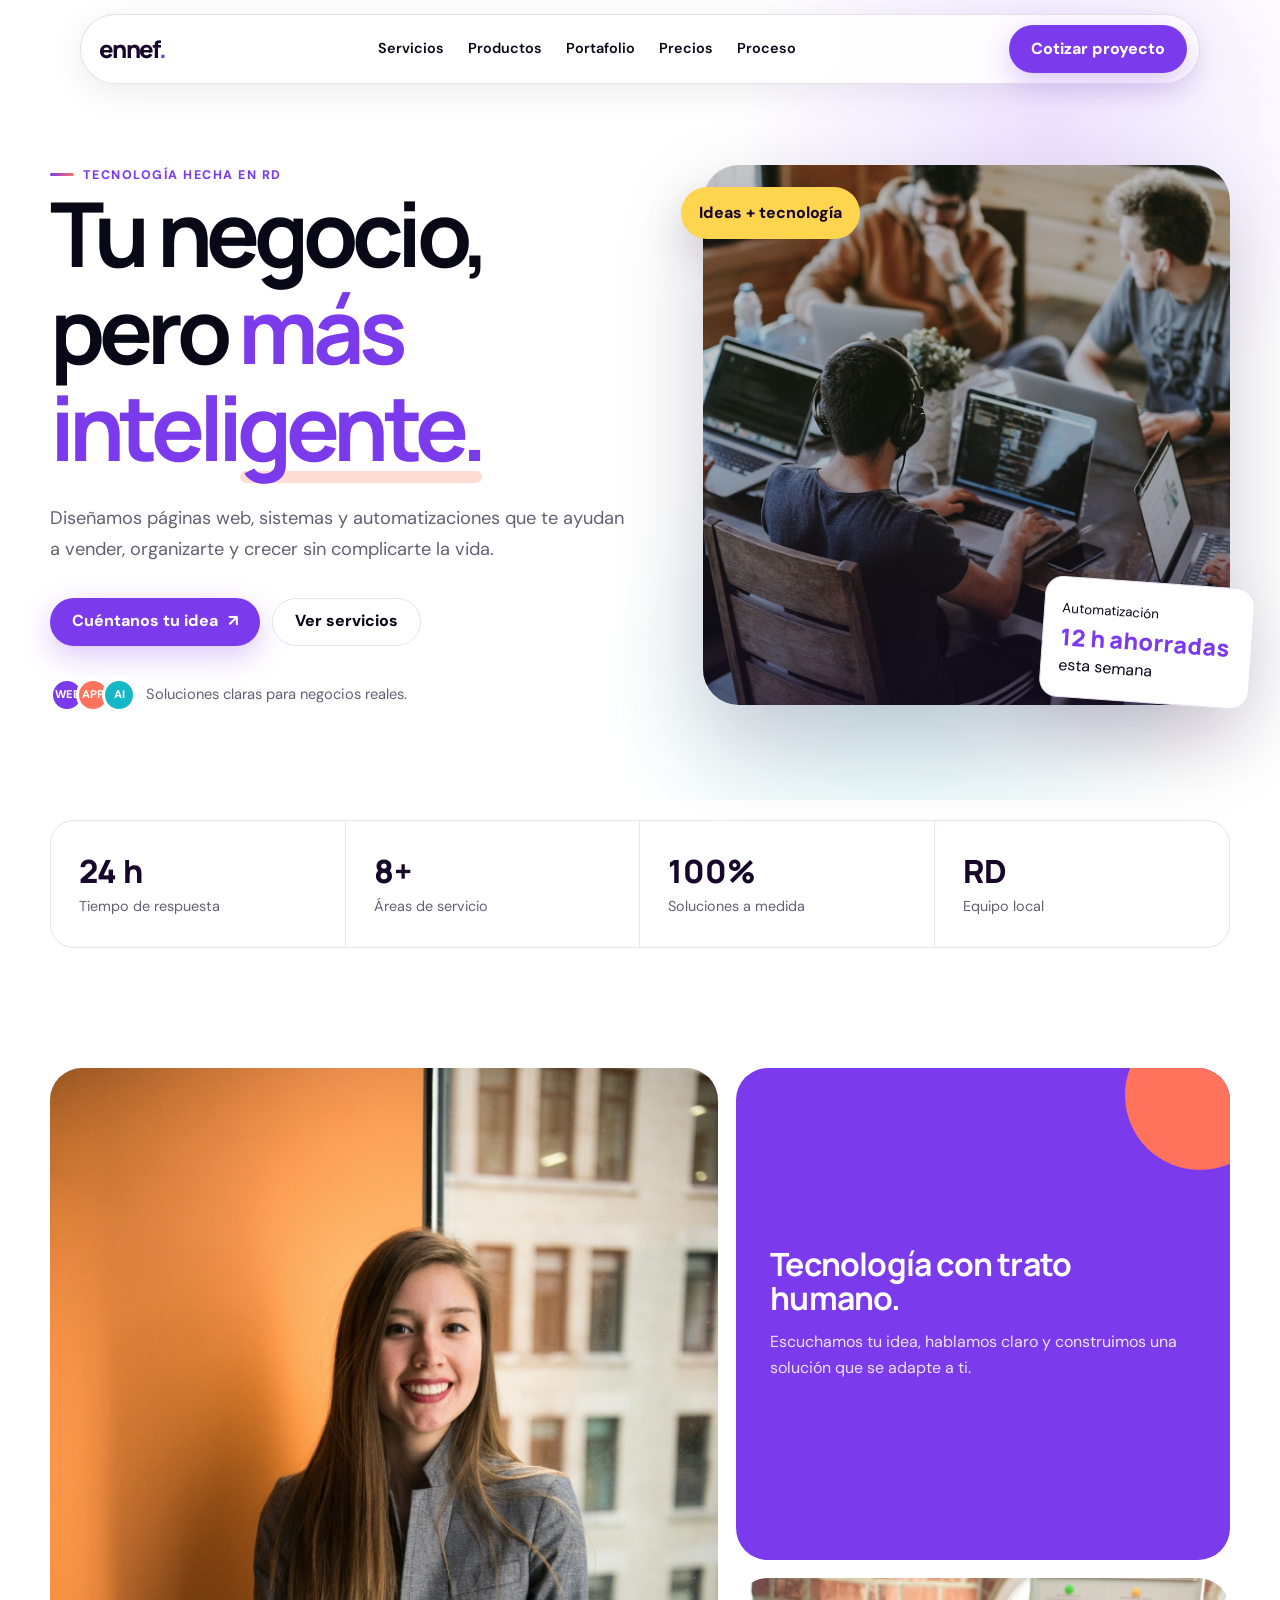
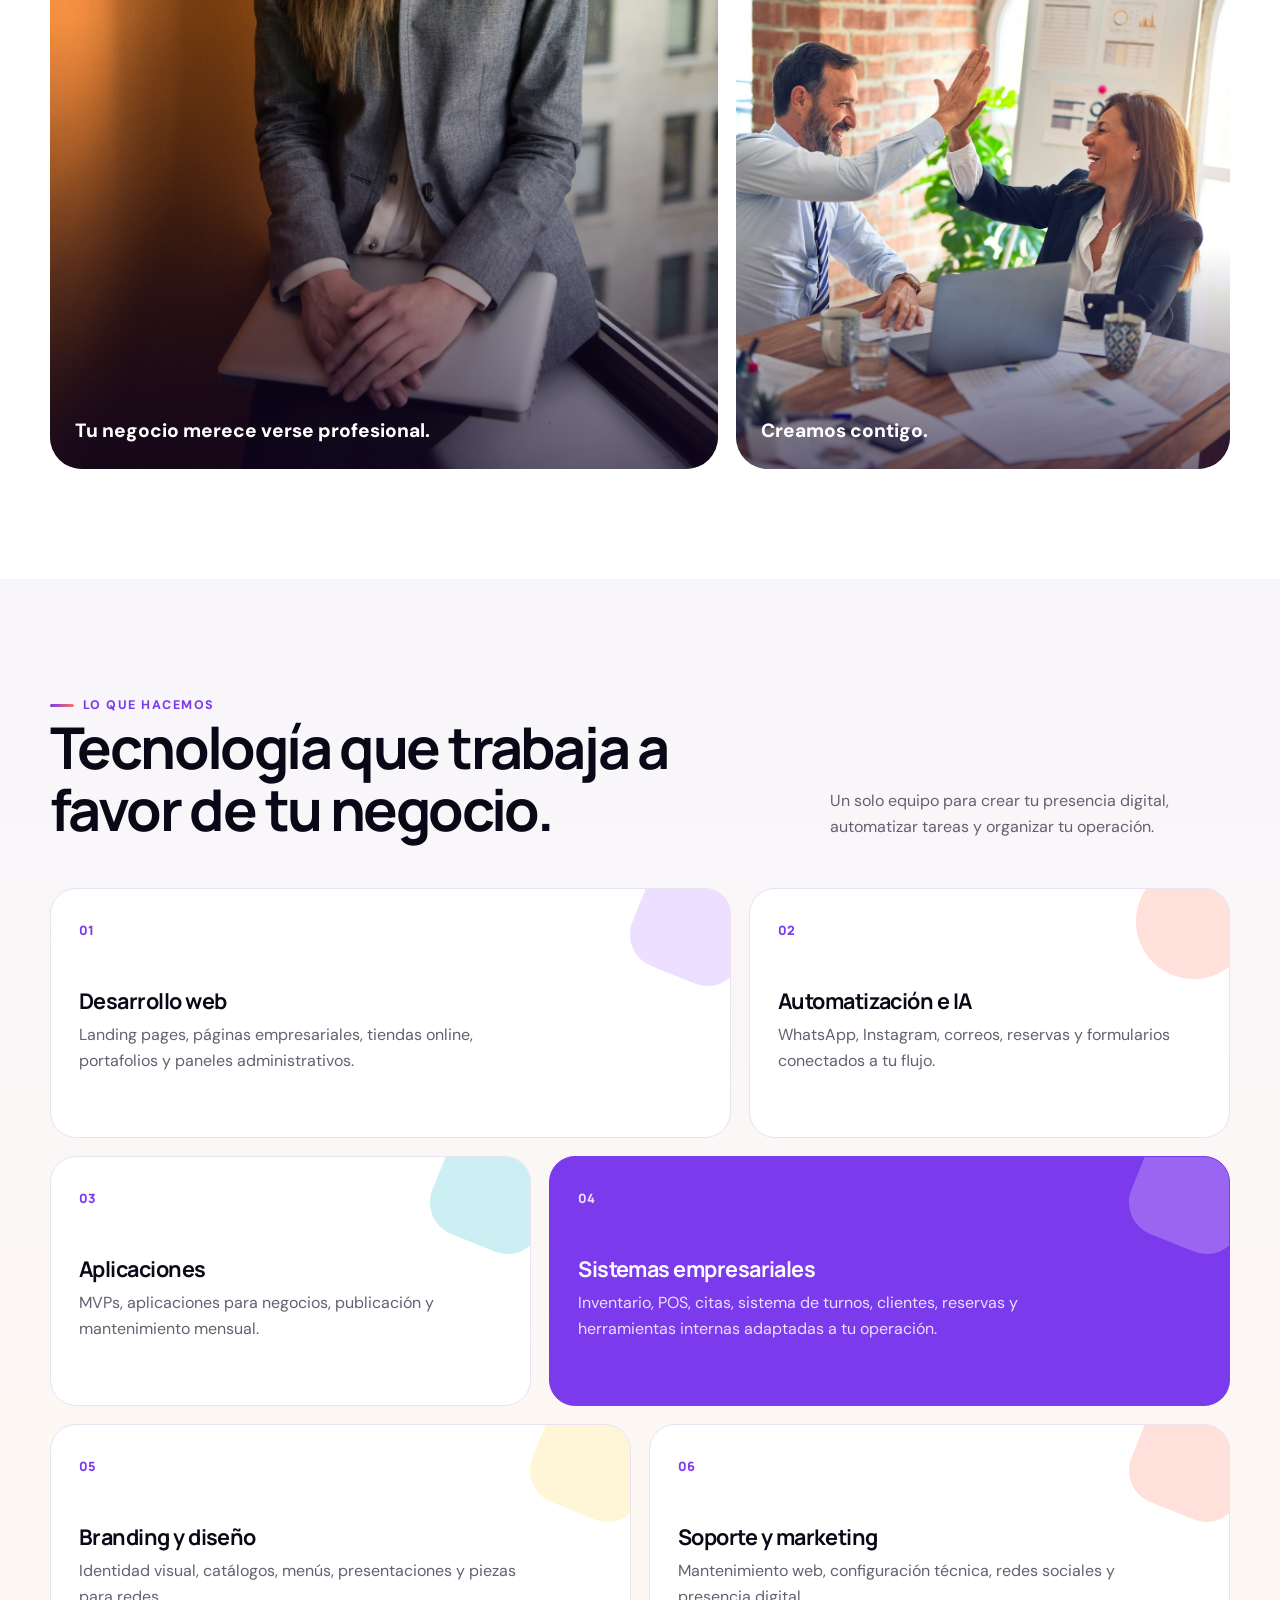
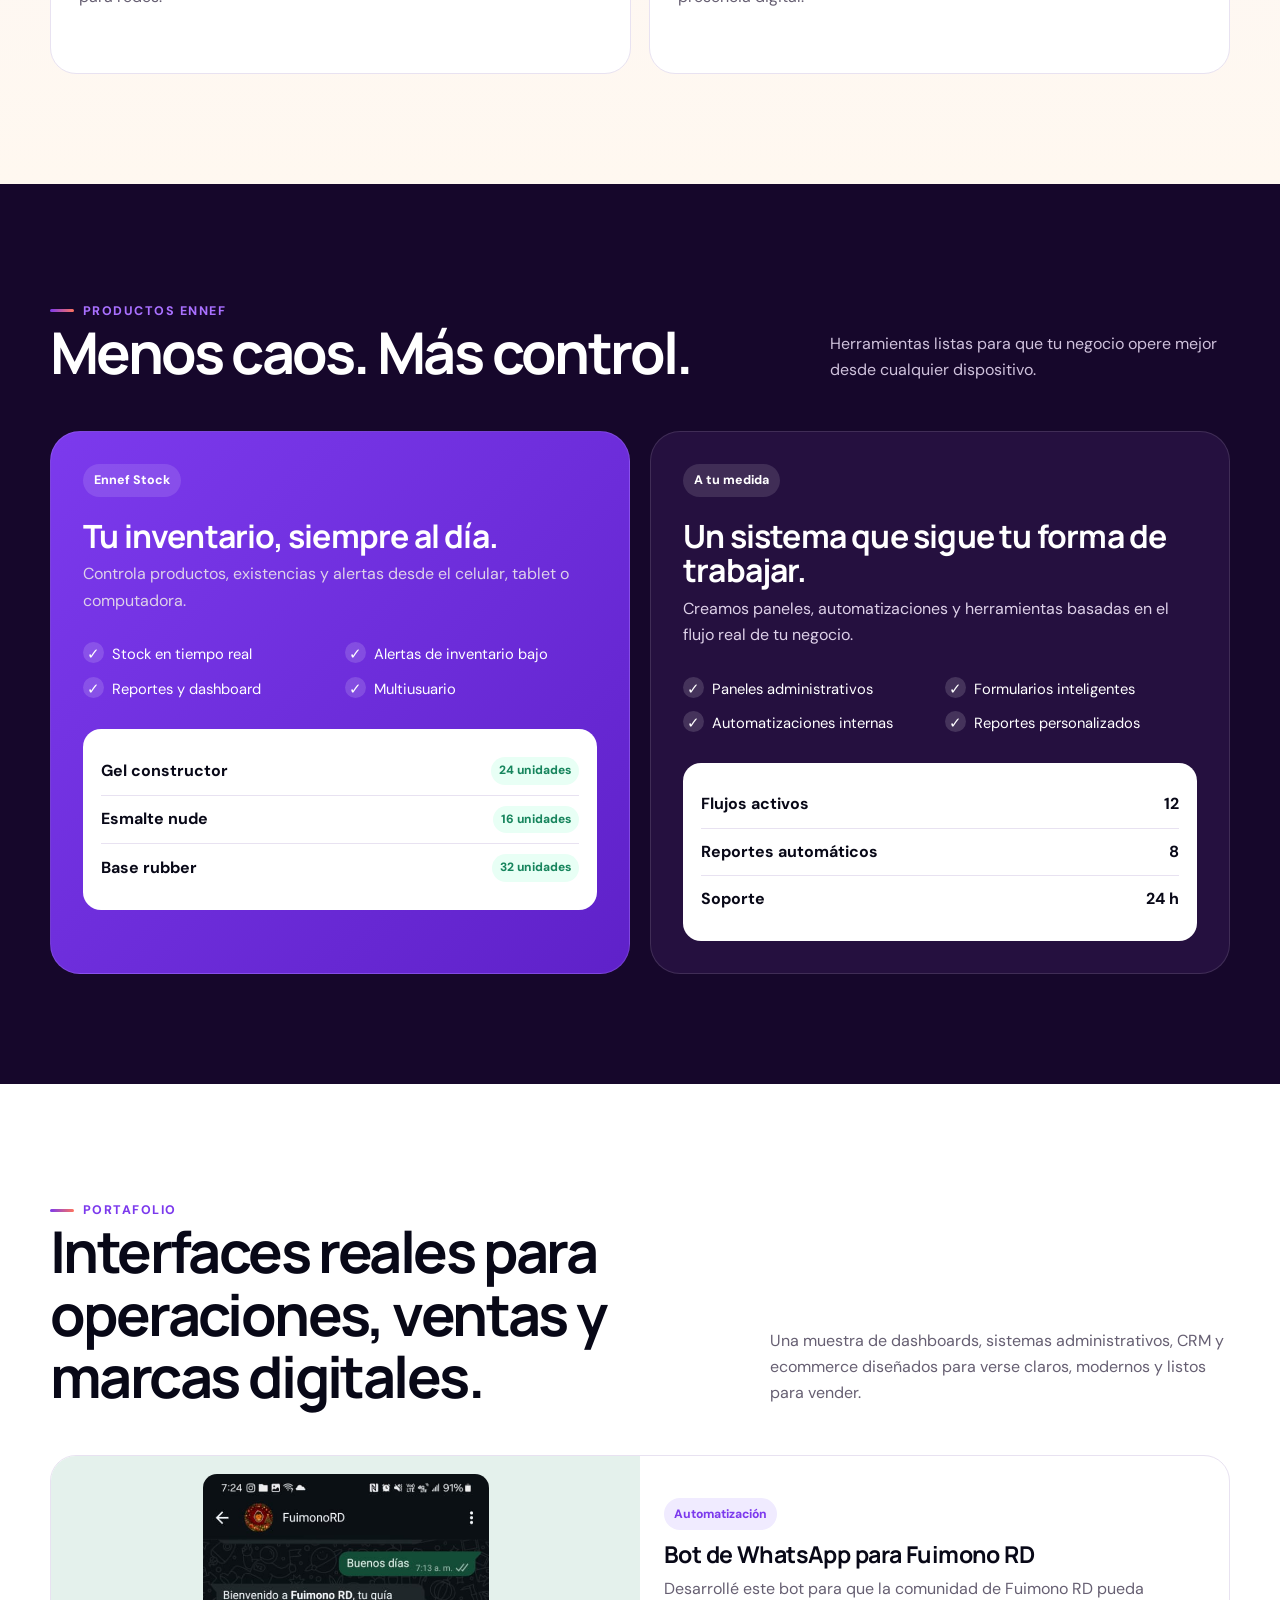
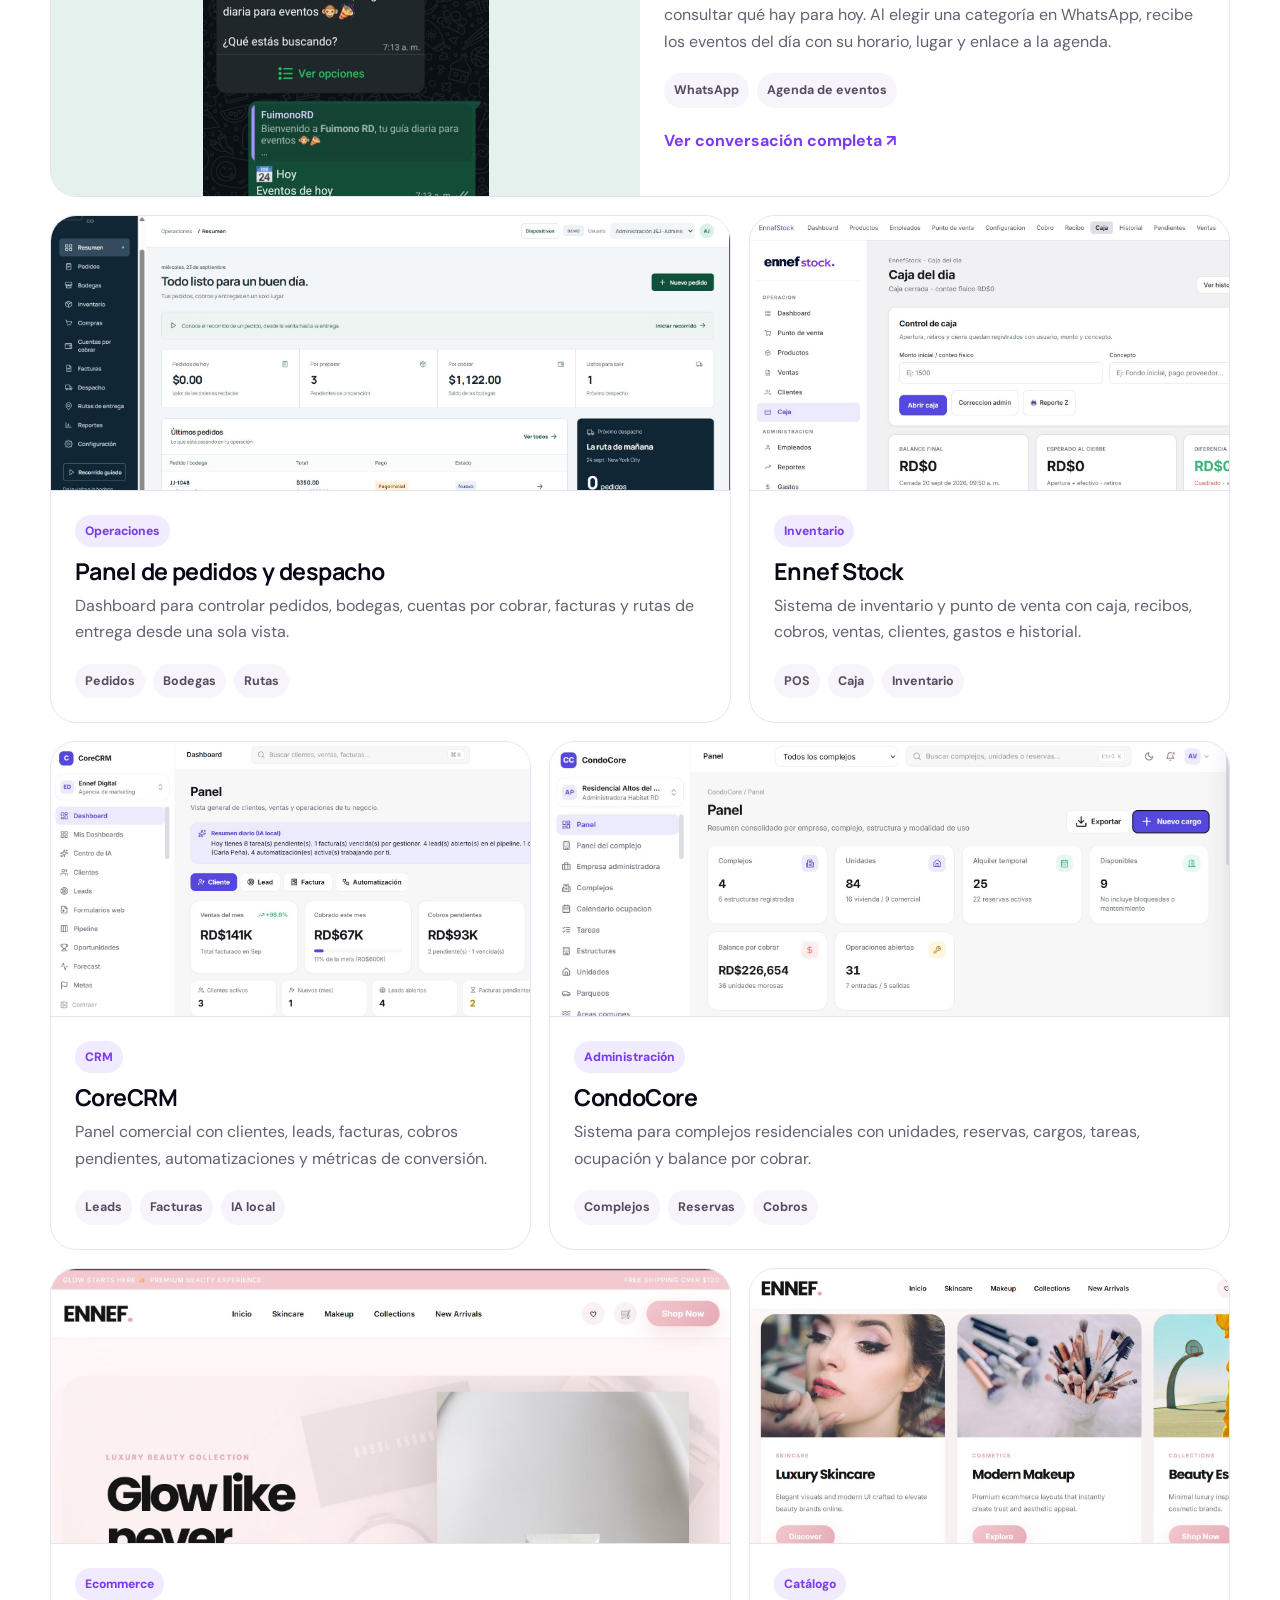
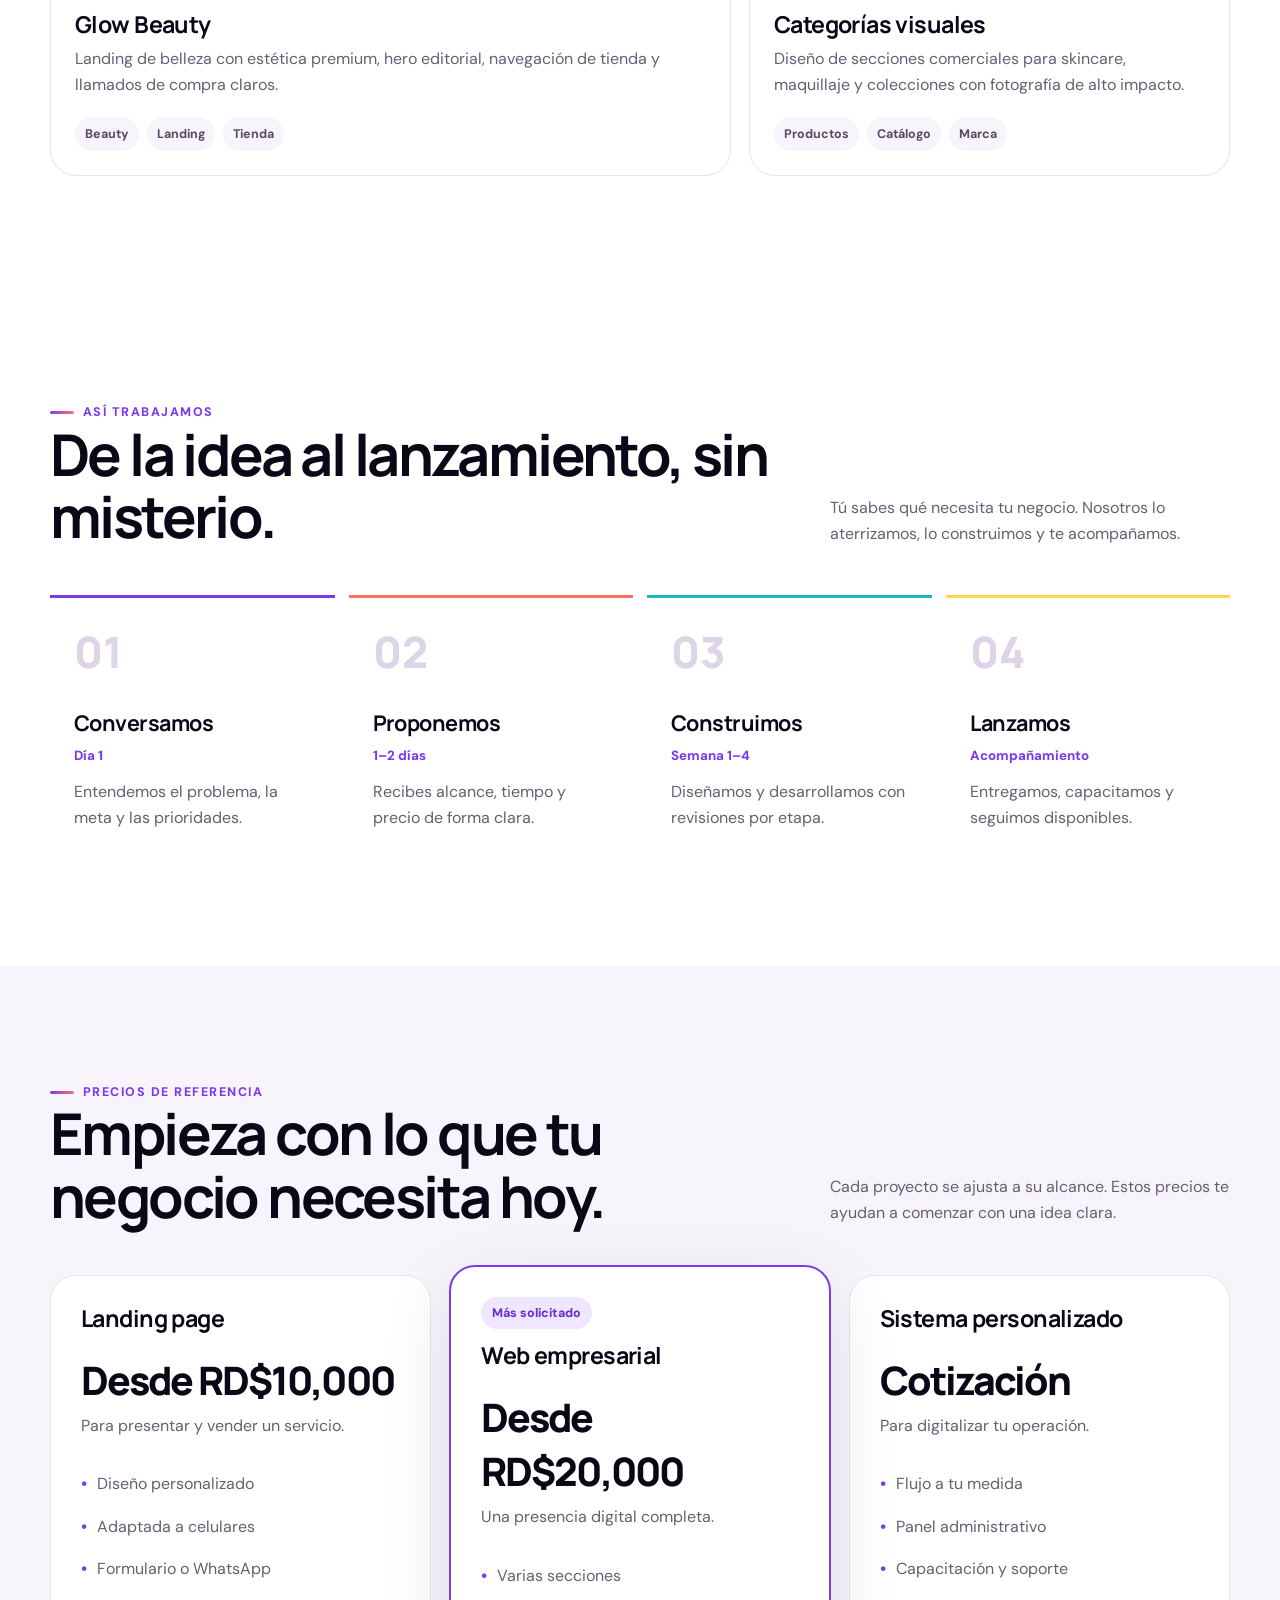
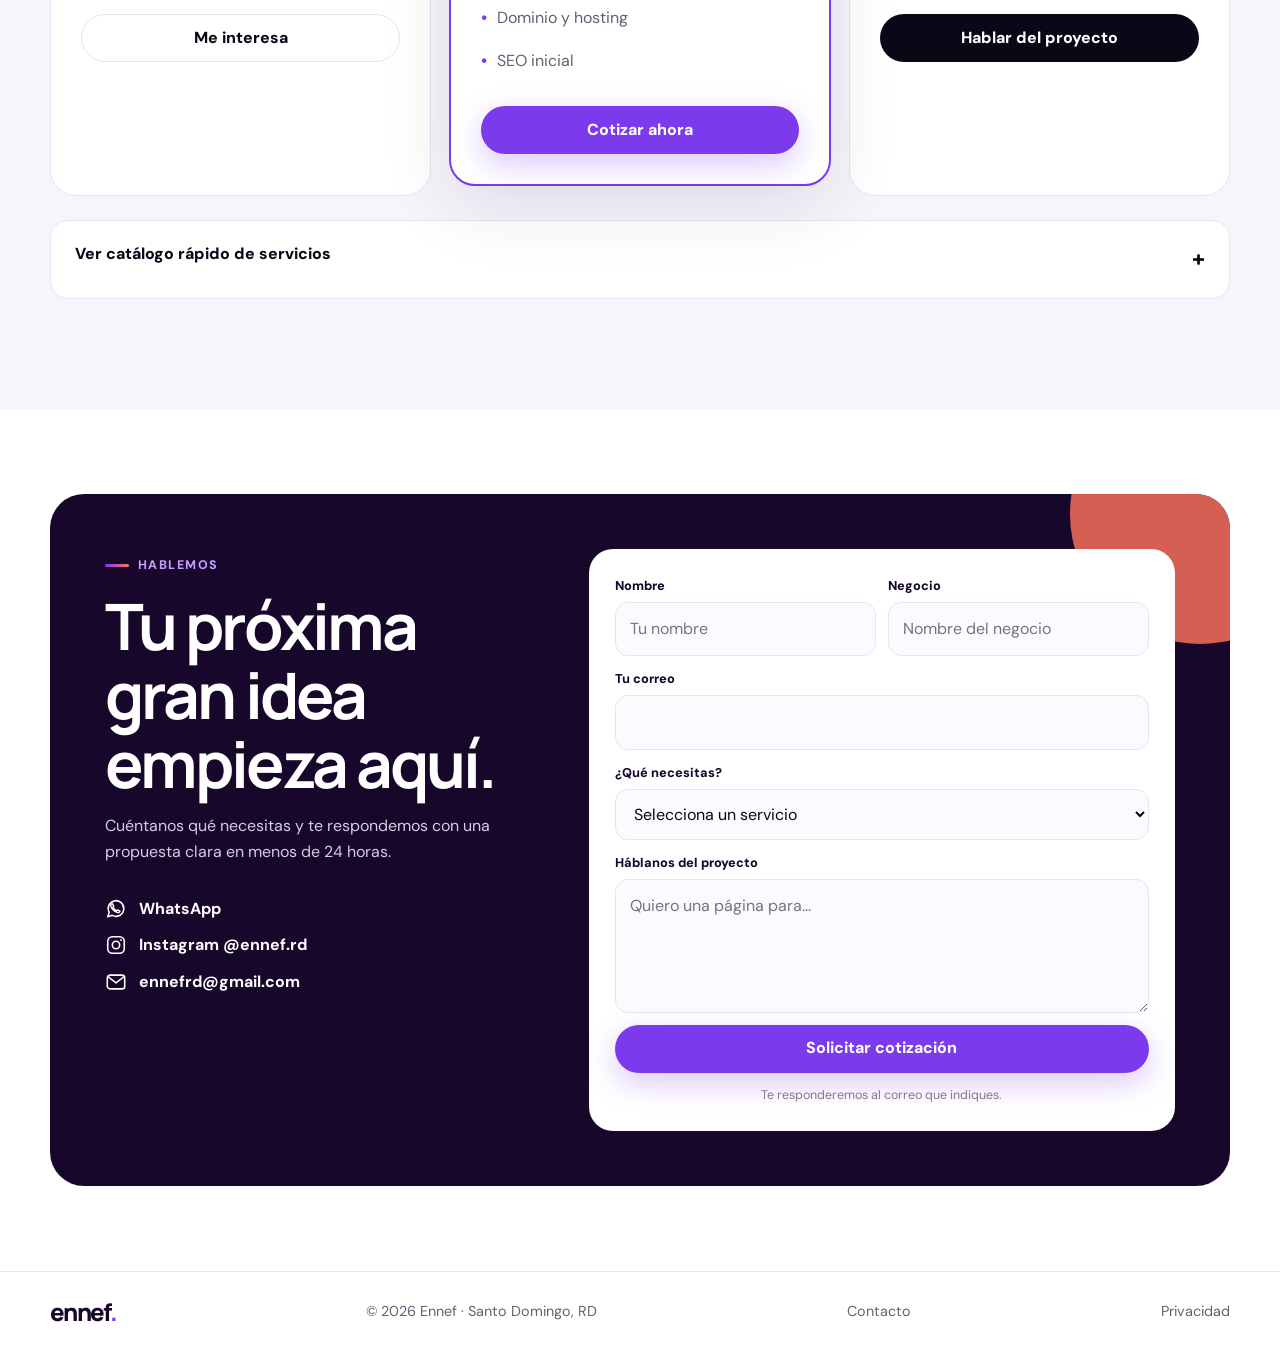
==== commit 1497fb6c: "Replace contact arrows with matching social and email icons" ====
--- a/index.html
+++ b/index.html
@@ -50,6 +50,7 @@
     .fuimono-preview img{display:block;width:min(100%,286px);height:auto;align-self:flex-start;border-radius:14px 14px 0 0}
     .fuimono-link{display:inline-block;margin-top:20px;color:var(--purple);font-weight:700}
     @media(max-width:700px){.work.fuimono{grid-template-columns:1fr}.fuimono-preview{height:250px}}
+      .contact .links a{display:inline-flex;align-items:center;gap:12px;width:fit-content}.contact .links svg{width:22px;height:22px;flex:0 0 22px}
   </style>
 </head>
 <body>
@@ -151,7 +152,7 @@
     </div></section>
 
     <section class="contact" id="contacto"><div class="wrap contact-box">
-      <div class="contact-copy"><span class="eyebrow" style="color:#c69cff">Hablemos</span><h2>Tu próxima gran idea empieza aquí.</h2><p>Cuéntanos qué necesitas y te respondemos con una propuesta clara en menos de 24 horas.</p><div class="links"><a href="https://wa.me/18297471943" target="_blank" rel="noreferrer">WhatsApp ↗</a><a href="https://www.instagram.com/ennef.rd/" target="_blank" rel="noreferrer">Instagram @ennef.rd ↗</a><a href="mailto:ennefrd@gmail.com">ennefrd@gmail.com</a></div></div>
+      <div class="contact-copy"><span class="eyebrow" style="color:#c69cff">Hablemos</span><h2>Tu próxima gran idea empieza aquí.</h2><p>Cuéntanos qué necesitas y te respondemos con una propuesta clara en menos de 24 horas.</p><div class="links"><a href="https://wa.me/18297471943" target="_blank" rel="noreferrer"><svg viewBox="0 0 24 24" aria-hidden="true" fill="none" stroke="currentColor" stroke-width="1.7" stroke-linecap="round" stroke-linejoin="round"><path d="M20.5 11.5a8.5 8.5 0 0 1-12.6 7.4L3 20.5l1.6-4.9a8.5 8.5 0 1 1 15.9-4.1Z"/><path d="m8 7 1.5 3-1 1c1 2 2.5 3.5 4.5 4.5l1-1 3 1.5c-.5 2-2 2-3.5 1.5-3.5-1.3-6.2-4-7.5-7.5C5.5 8 6 7 8 7Z" transform="translate(1 0) scale(.9)"/></svg><span>WhatsApp</span></a><a href="https://www.instagram.com/ennef.rd/" target="_blank" rel="noreferrer"><svg viewBox="0 0 24 24" aria-hidden="true" fill="none" stroke="currentColor" stroke-width="1.7"><rect x="3" y="3" width="18" height="18" rx="5"/><circle cx="12" cy="12" r="4"/><circle cx="17.5" cy="6.5" r="1" fill="currentColor" stroke="none"/></svg><span>Instagram @ennef.rd</span></a><a href="mailto:ennefrd@gmail.com"><svg viewBox="0 0 24 24" aria-hidden="true" fill="none" stroke="currentColor" stroke-width="1.7" stroke-linecap="round" stroke-linejoin="round"><rect x="2.5" y="4.5" width="19" height="15" rx="3"/><path d="m3 6 9 7 9-7"/></svg><span>ennefrd@gmail.com</span></a></div></div>
       <form class="form" onsubmit="sendQuote(event)"><div class="field"><label for="name">Nombre</label><input id="name" name="name" maxlength="100" required placeholder="Tu nombre"></div><div class="field"><label for="business">Negocio</label><input id="business" name="business" maxlength="160" placeholder="Nombre del negocio"></div><div class="field full"><label for="email">Tu correo</label><input id="email" name="email" type="email" maxlength="254" autocomplete="email" required></div><div class="field full"><label for="service">¿Qué necesitas?</label><select id="service" name="service" required><option value="">Selecciona un servicio</option><option>Página web</option><option>Sistema o aplicación</option><option>Automatización</option><option>Branding y diseño</option><option>Soporte tecnológico</option><option>Otro</option></select></div><div class="field full"><label for="message">Háblanos del proyecto</label><textarea id="message" name="message" maxlength="4000" rows="4" placeholder="Quiero una página para..."></textarea></div><button class="btn btn-primary" type="submit">Solicitar cotización</button><span class="note" role="status">Te responderemos al correo que indiques.</span></form>
     </div></section>
   </main>
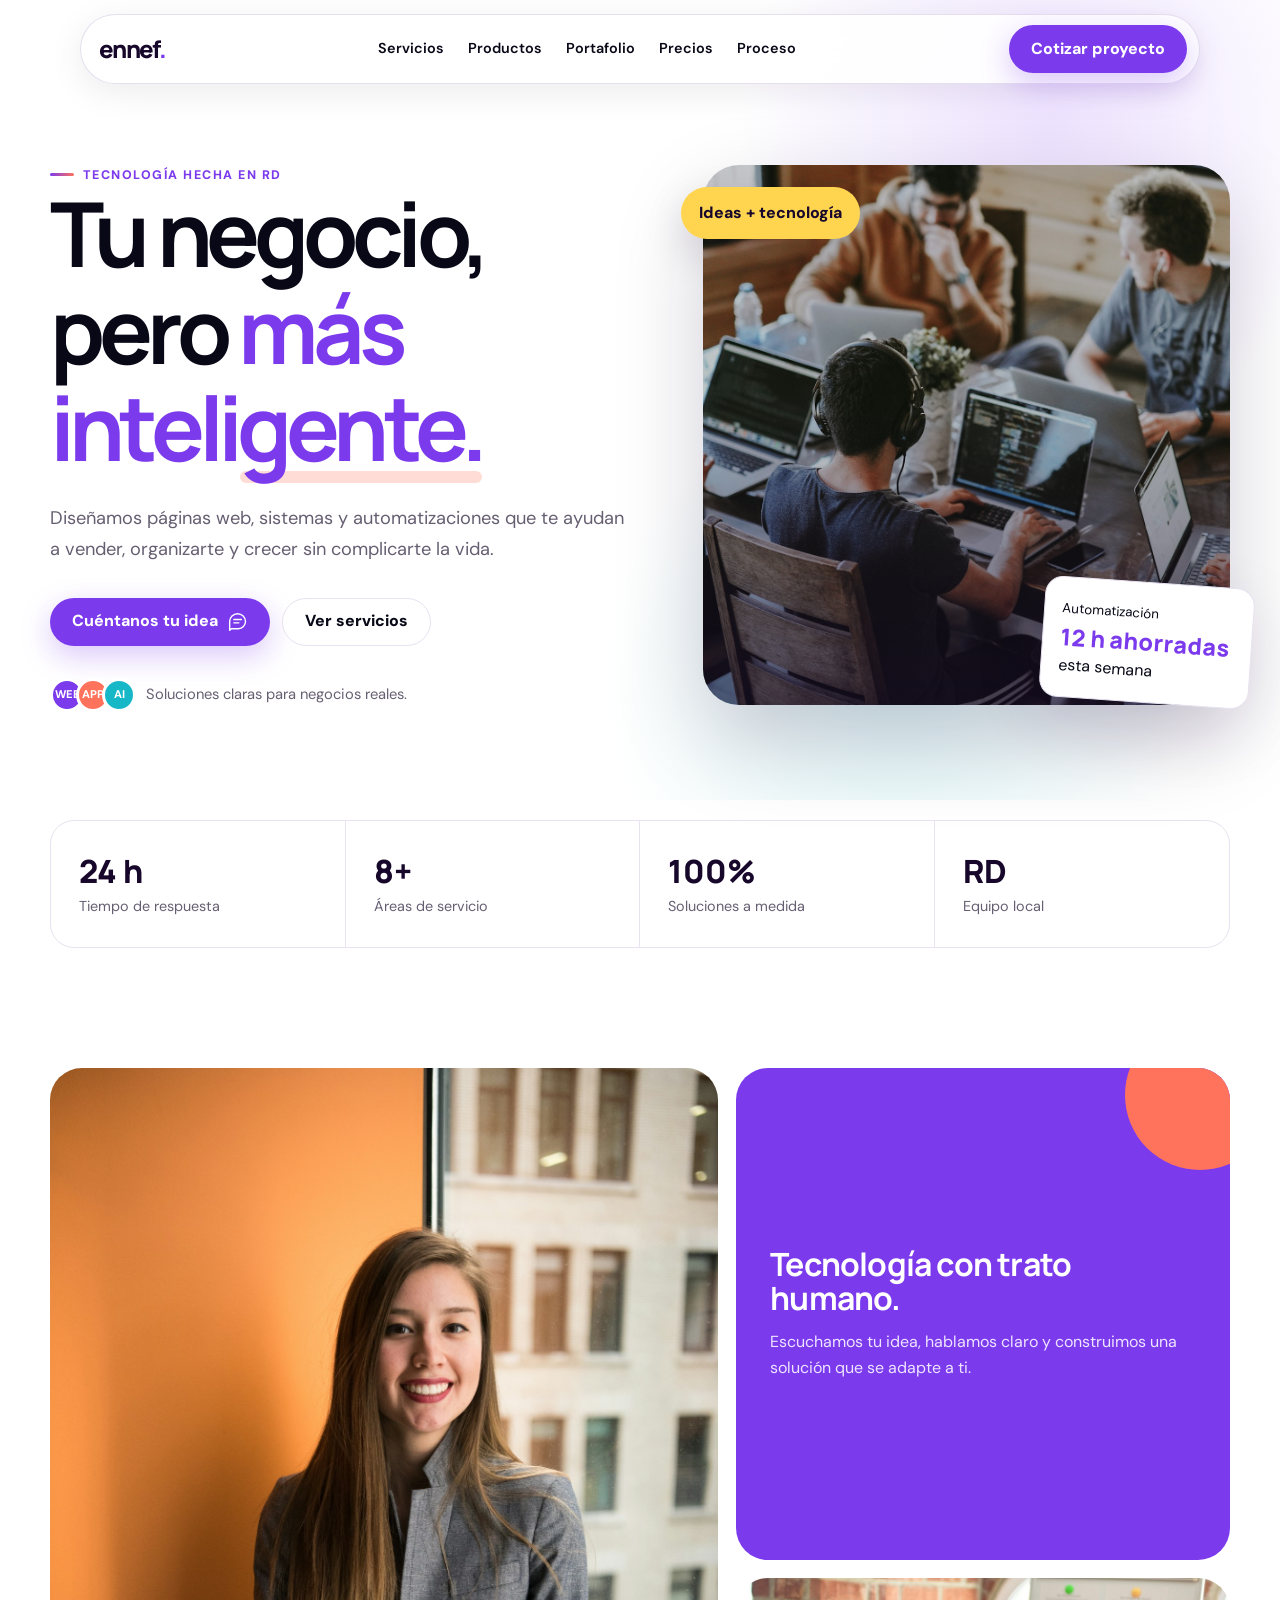
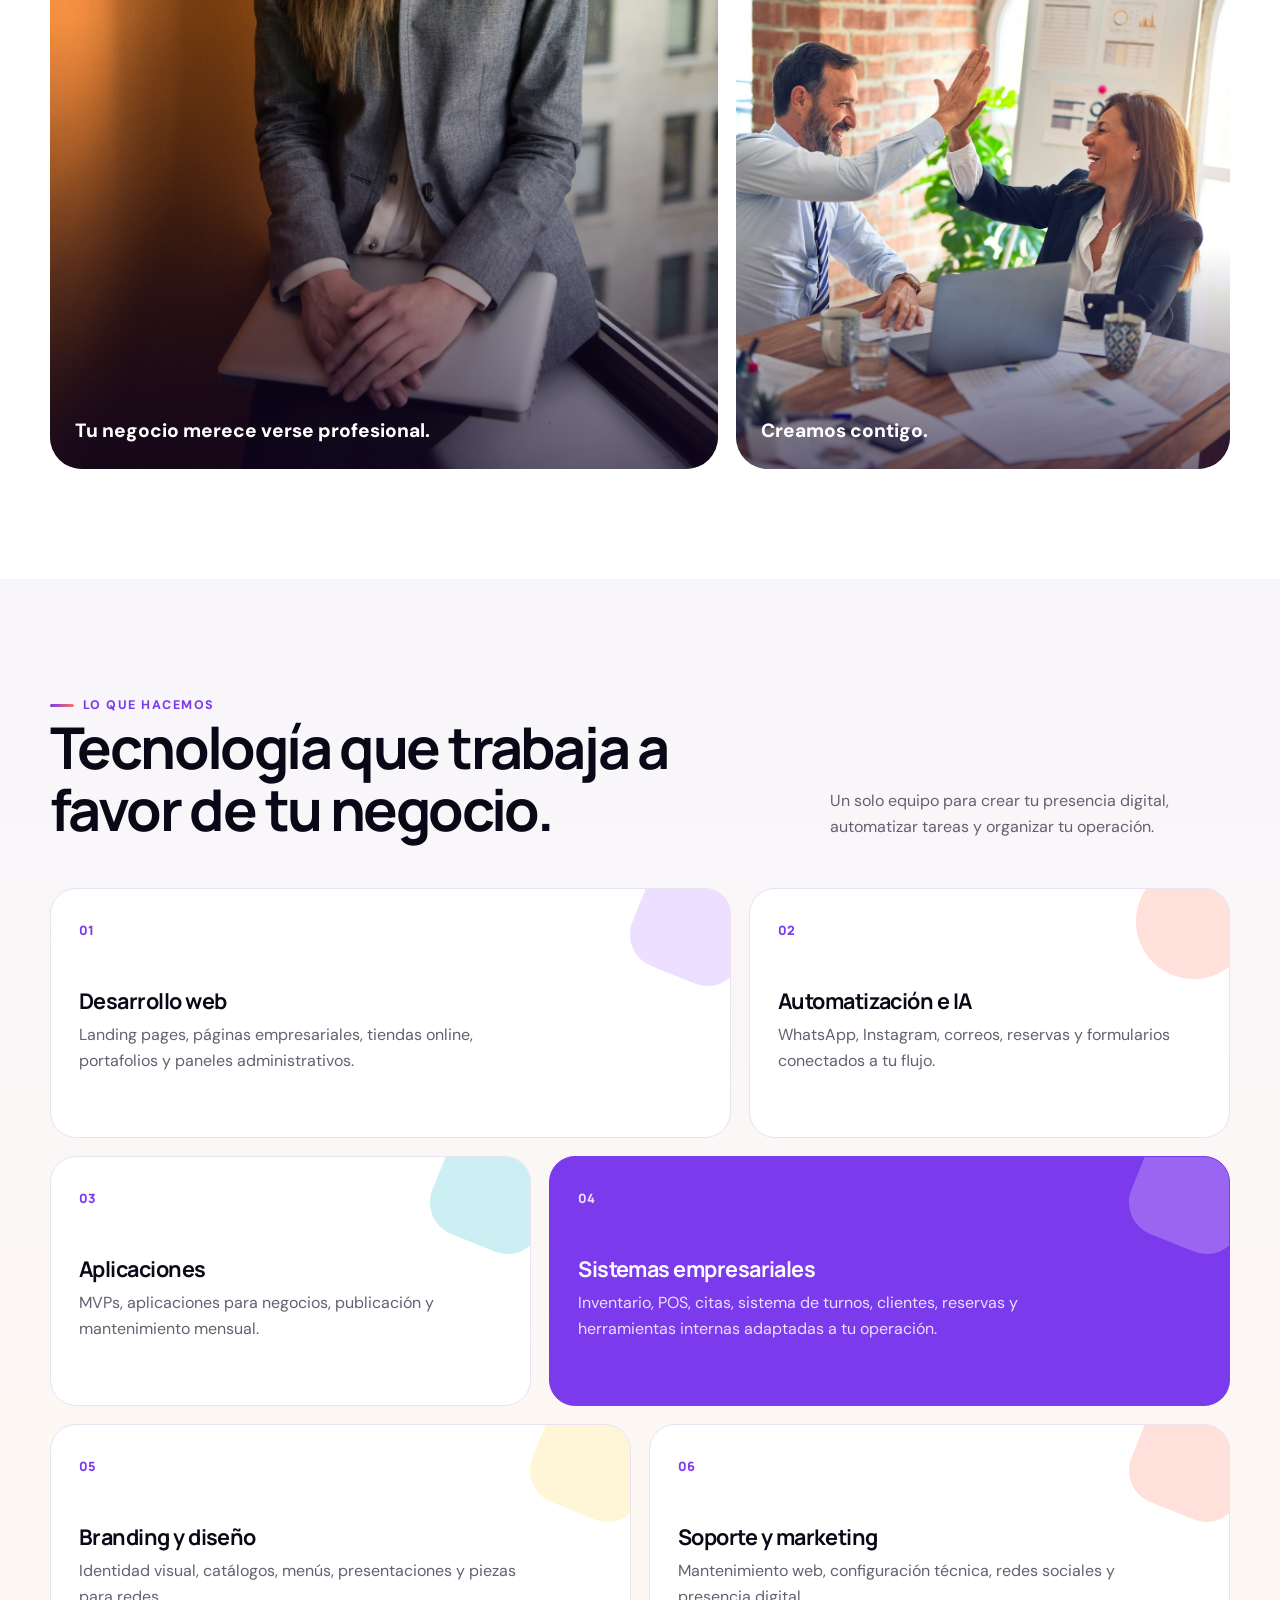
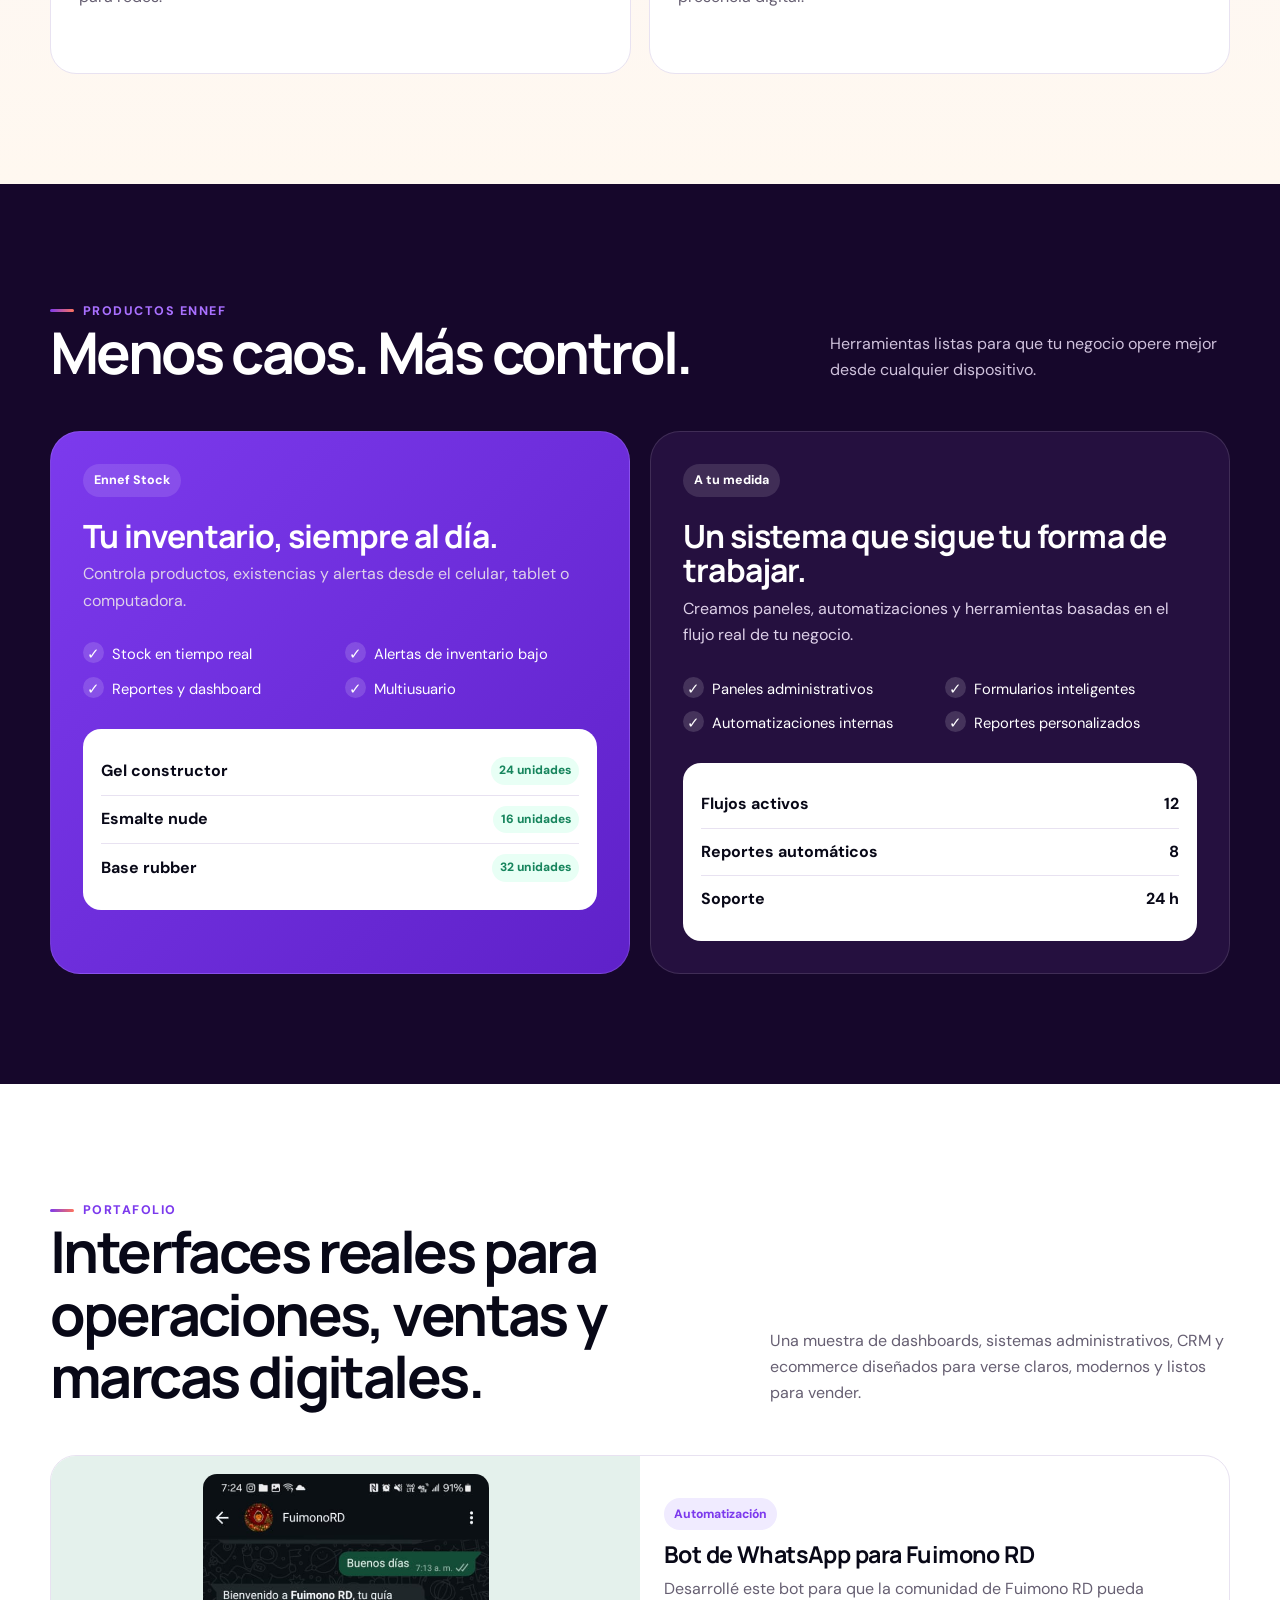
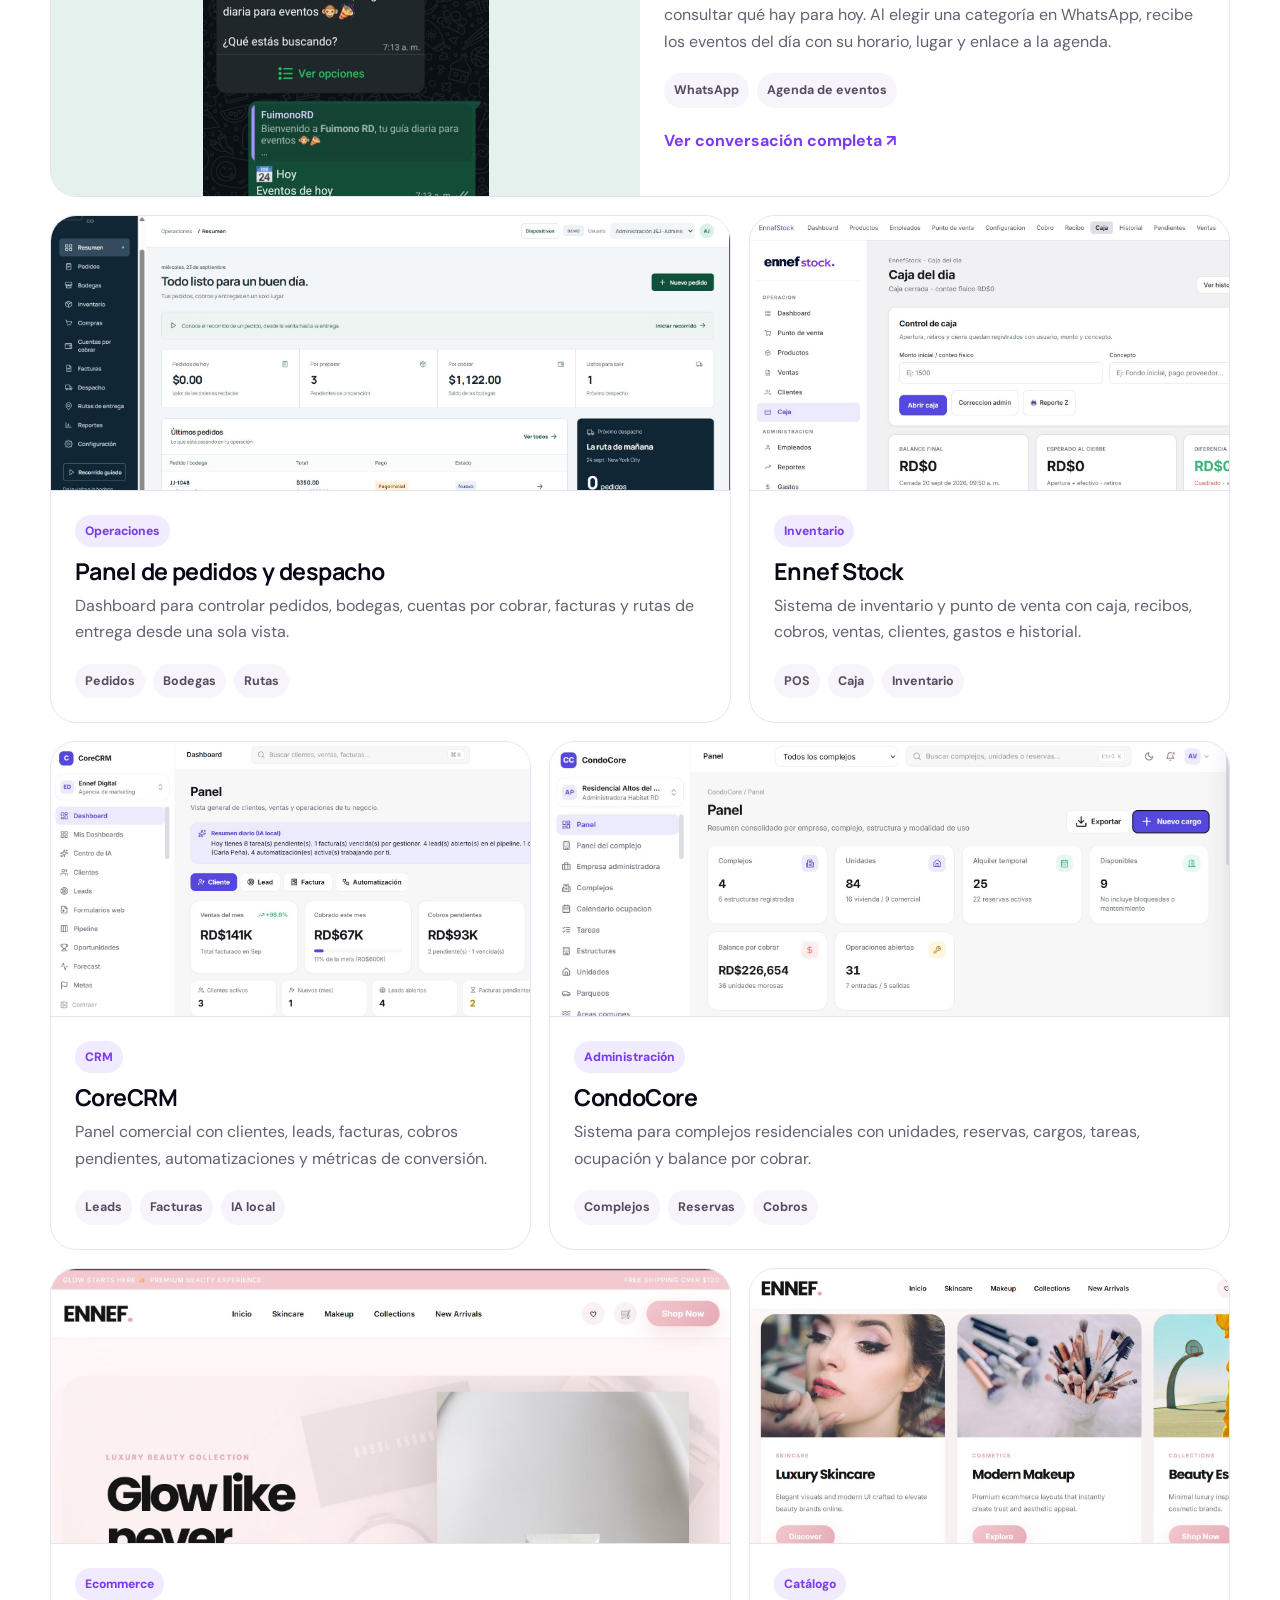
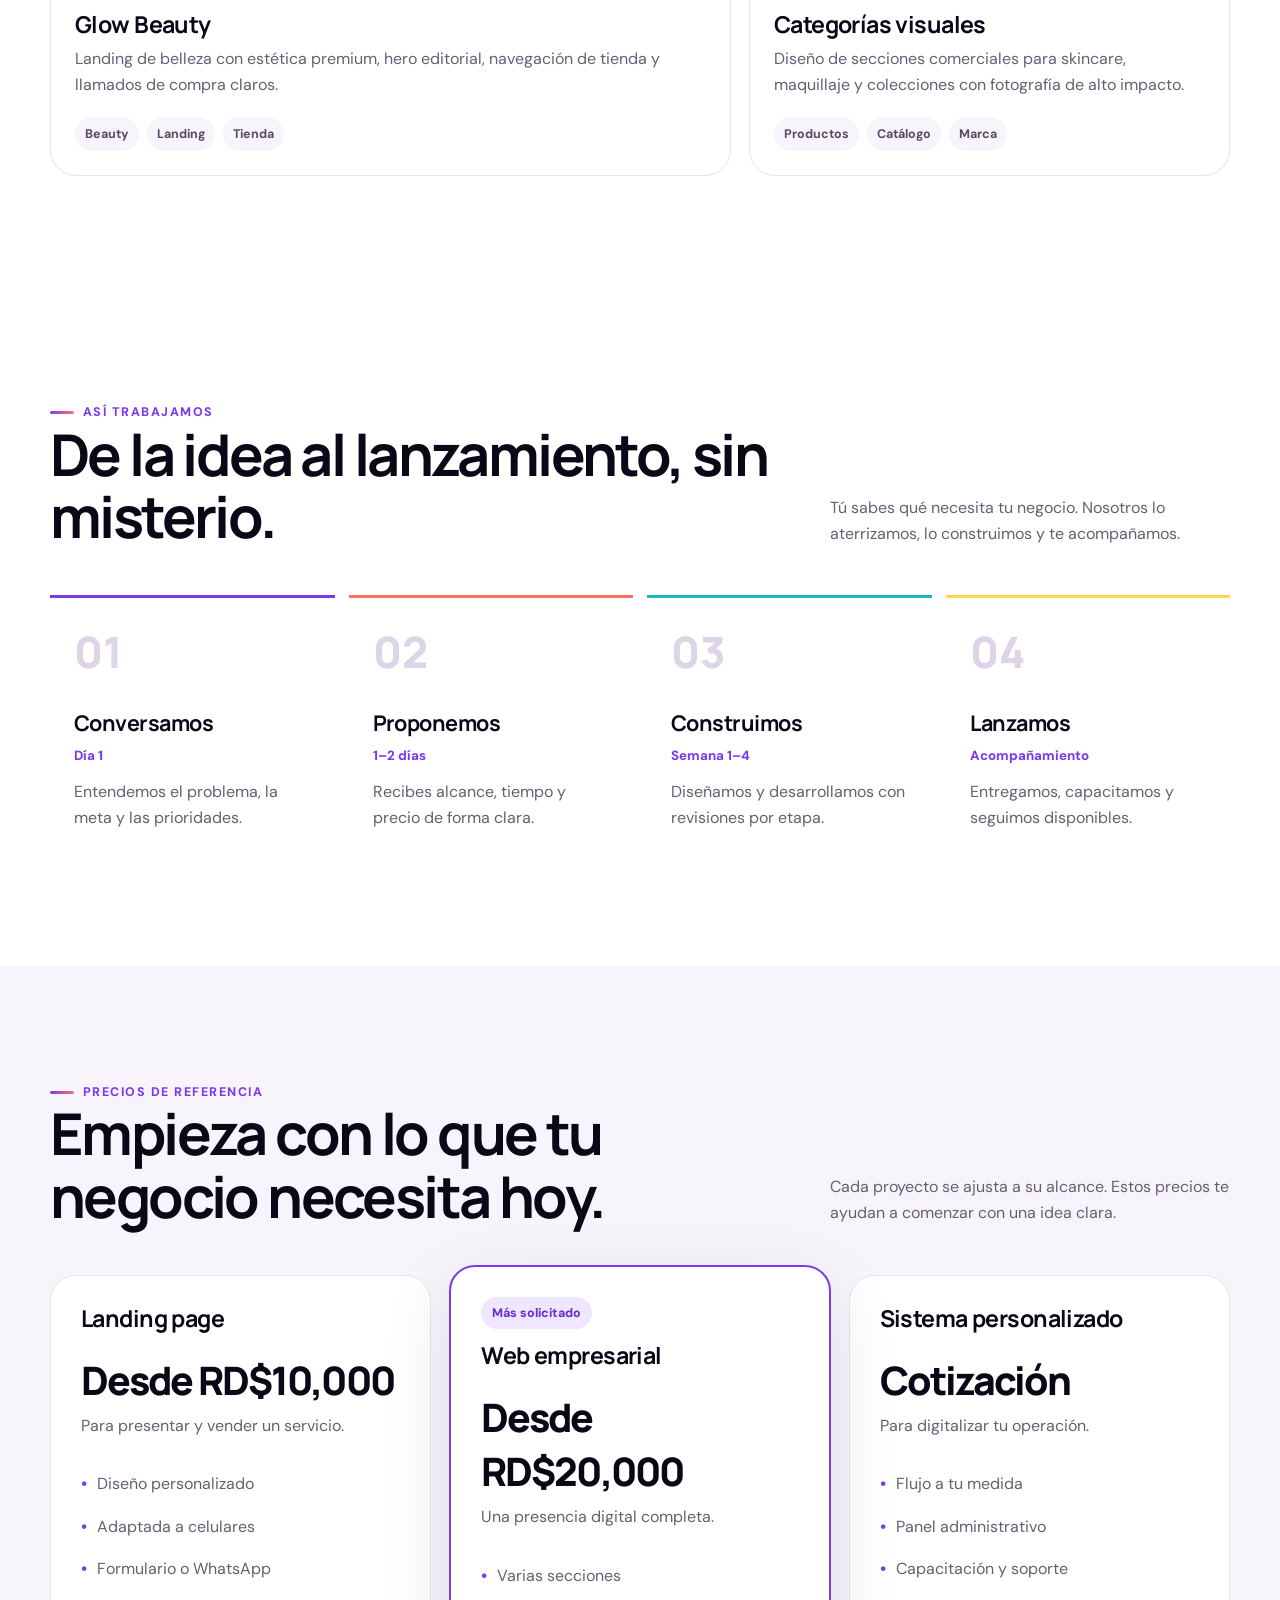
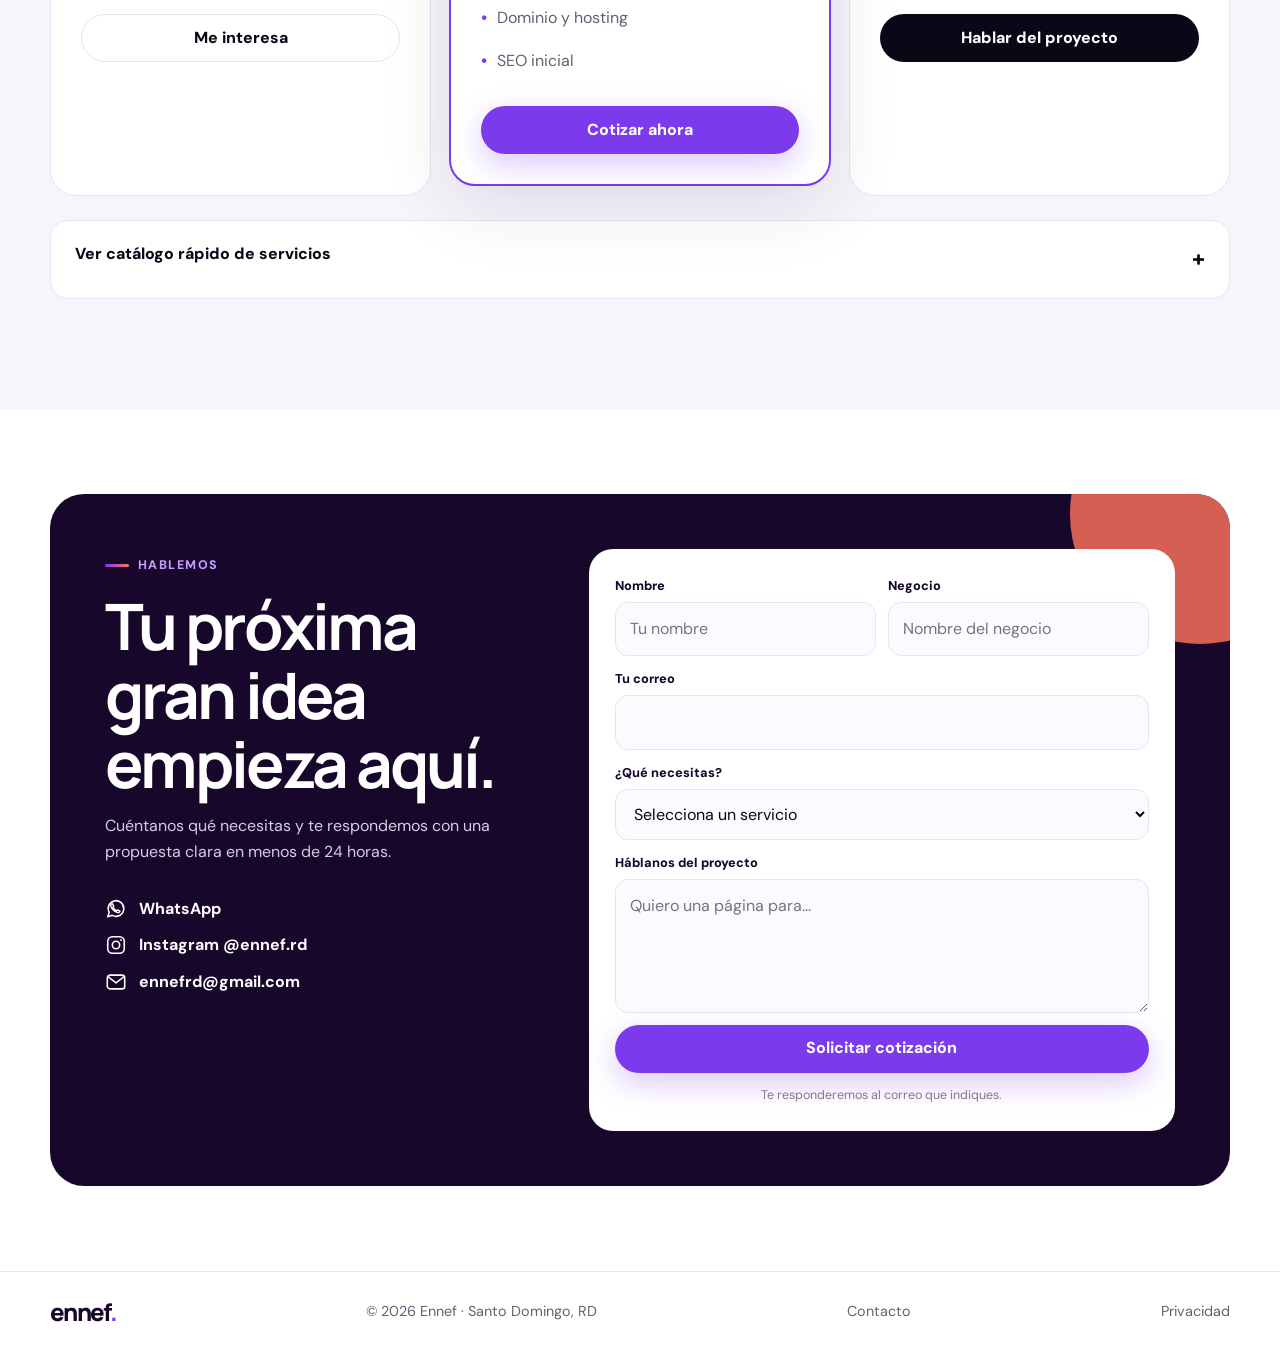
==== commit 96c7c7e7: "Replace hero CTA arrow with conversation icon" ====
--- a/index.html
+++ b/index.html
@@ -68,7 +68,7 @@
           <span class="eyebrow">Tecnología hecha en RD</span>
           <h1>Tu negocio, pero <em>más inteligente.</em></h1>
           <p>Diseñamos páginas web, sistemas y automatizaciones que te ayudan a vender, organizarte y crecer sin complicarte la vida.</p>
-          <div class="actions"><a class="btn btn-primary" href="#contacto">Cuéntanos tu idea <span>↗</span></a><a class="btn btn-light" href="#servicios">Ver servicios</a></div>
+          <div class="actions"><a class="btn btn-primary" href="#contacto">Cuéntanos tu idea <svg width="20" height="20" viewBox="0 0 24 24" fill="none" stroke="currentColor" stroke-width="1.7" stroke-linecap="round" stroke-linejoin="round" aria-hidden="true"><path d="M21 11.5a8.5 8.5 0 0 1-8.5 8.5H4l-2 2V11.5a9.5 9.5 0 0 1 19 0Z"/><path d="M7 9h9M7 13h6"/></svg></a><a class="btn btn-light" href="#servicios">Ver servicios</a></div>
           <div class="trust"><div class="avatars"><span class="avatar">WEB</span><span class="avatar">APP</span><span class="avatar">AI</span></div><span>Soluciones claras para negocios reales.</span></div>
         </div>
         <div class="visual" aria-label="Equipo creativo trabajando en conjunto">
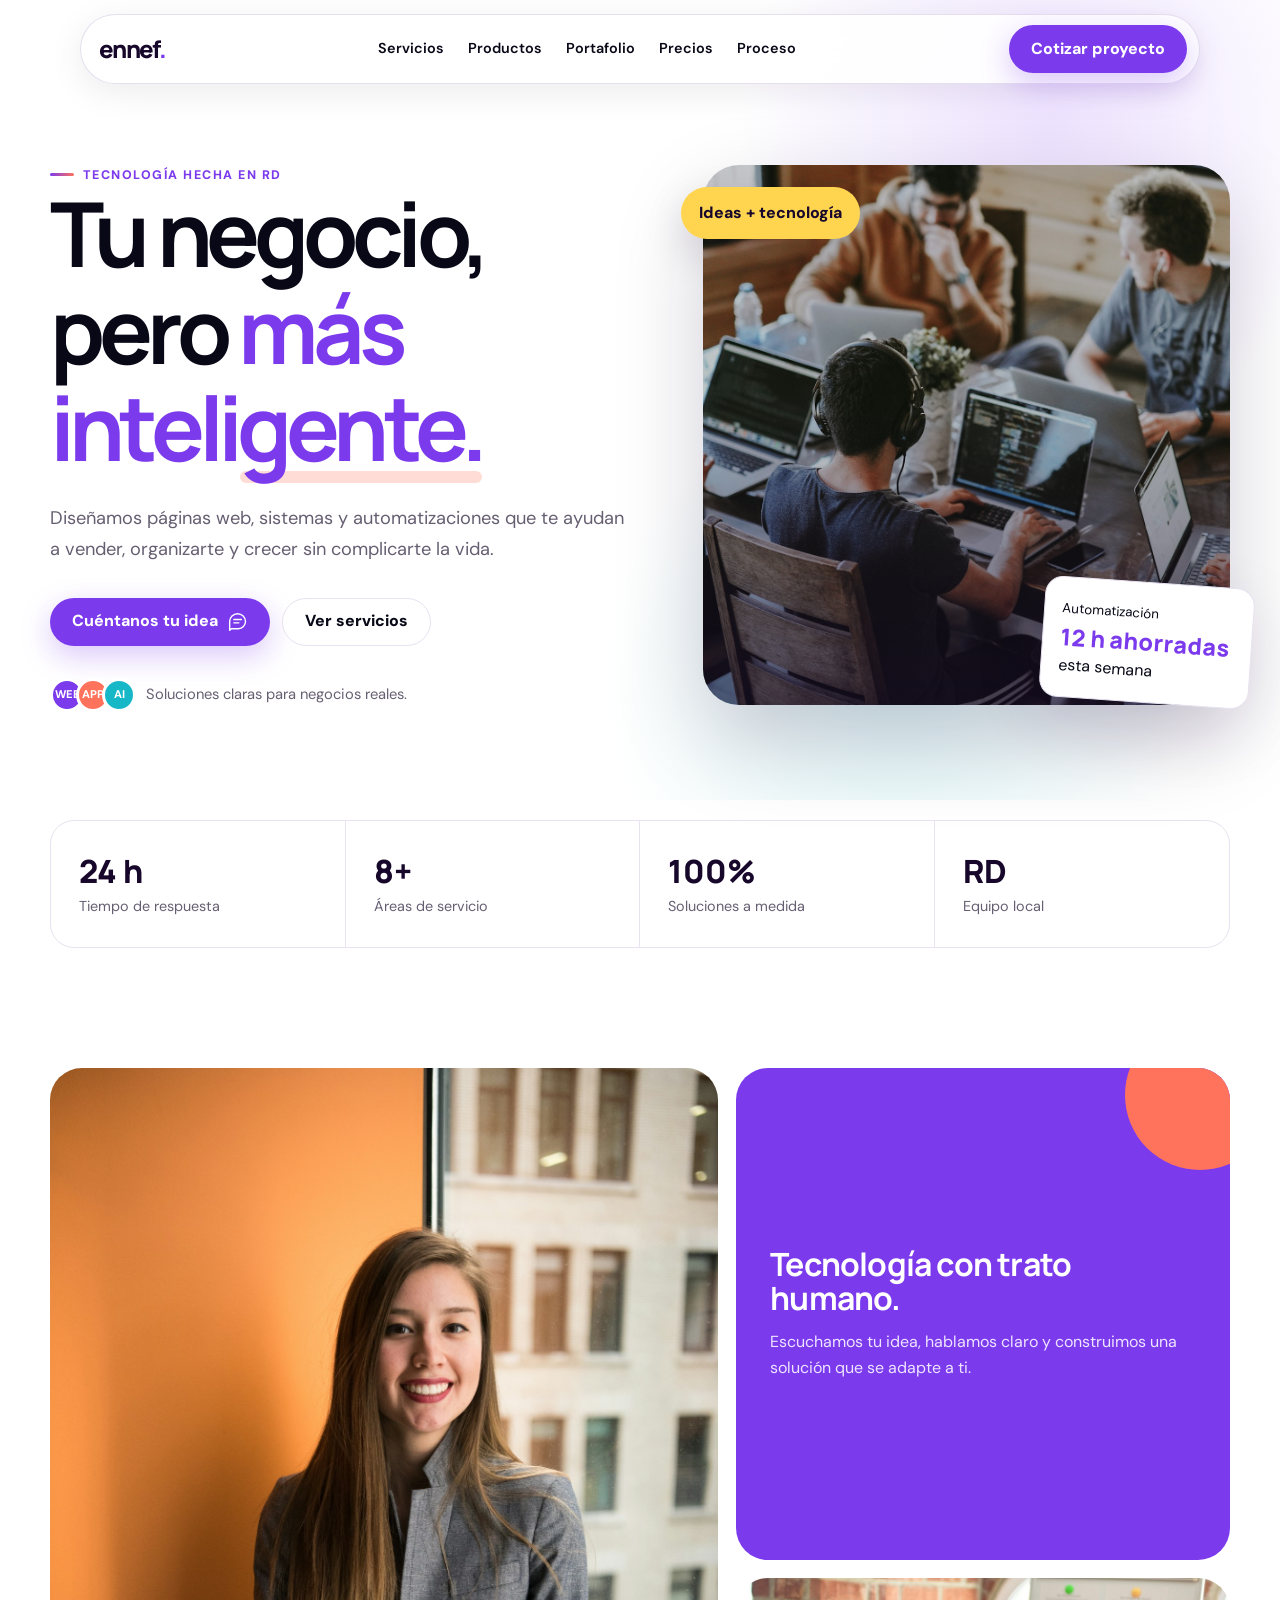
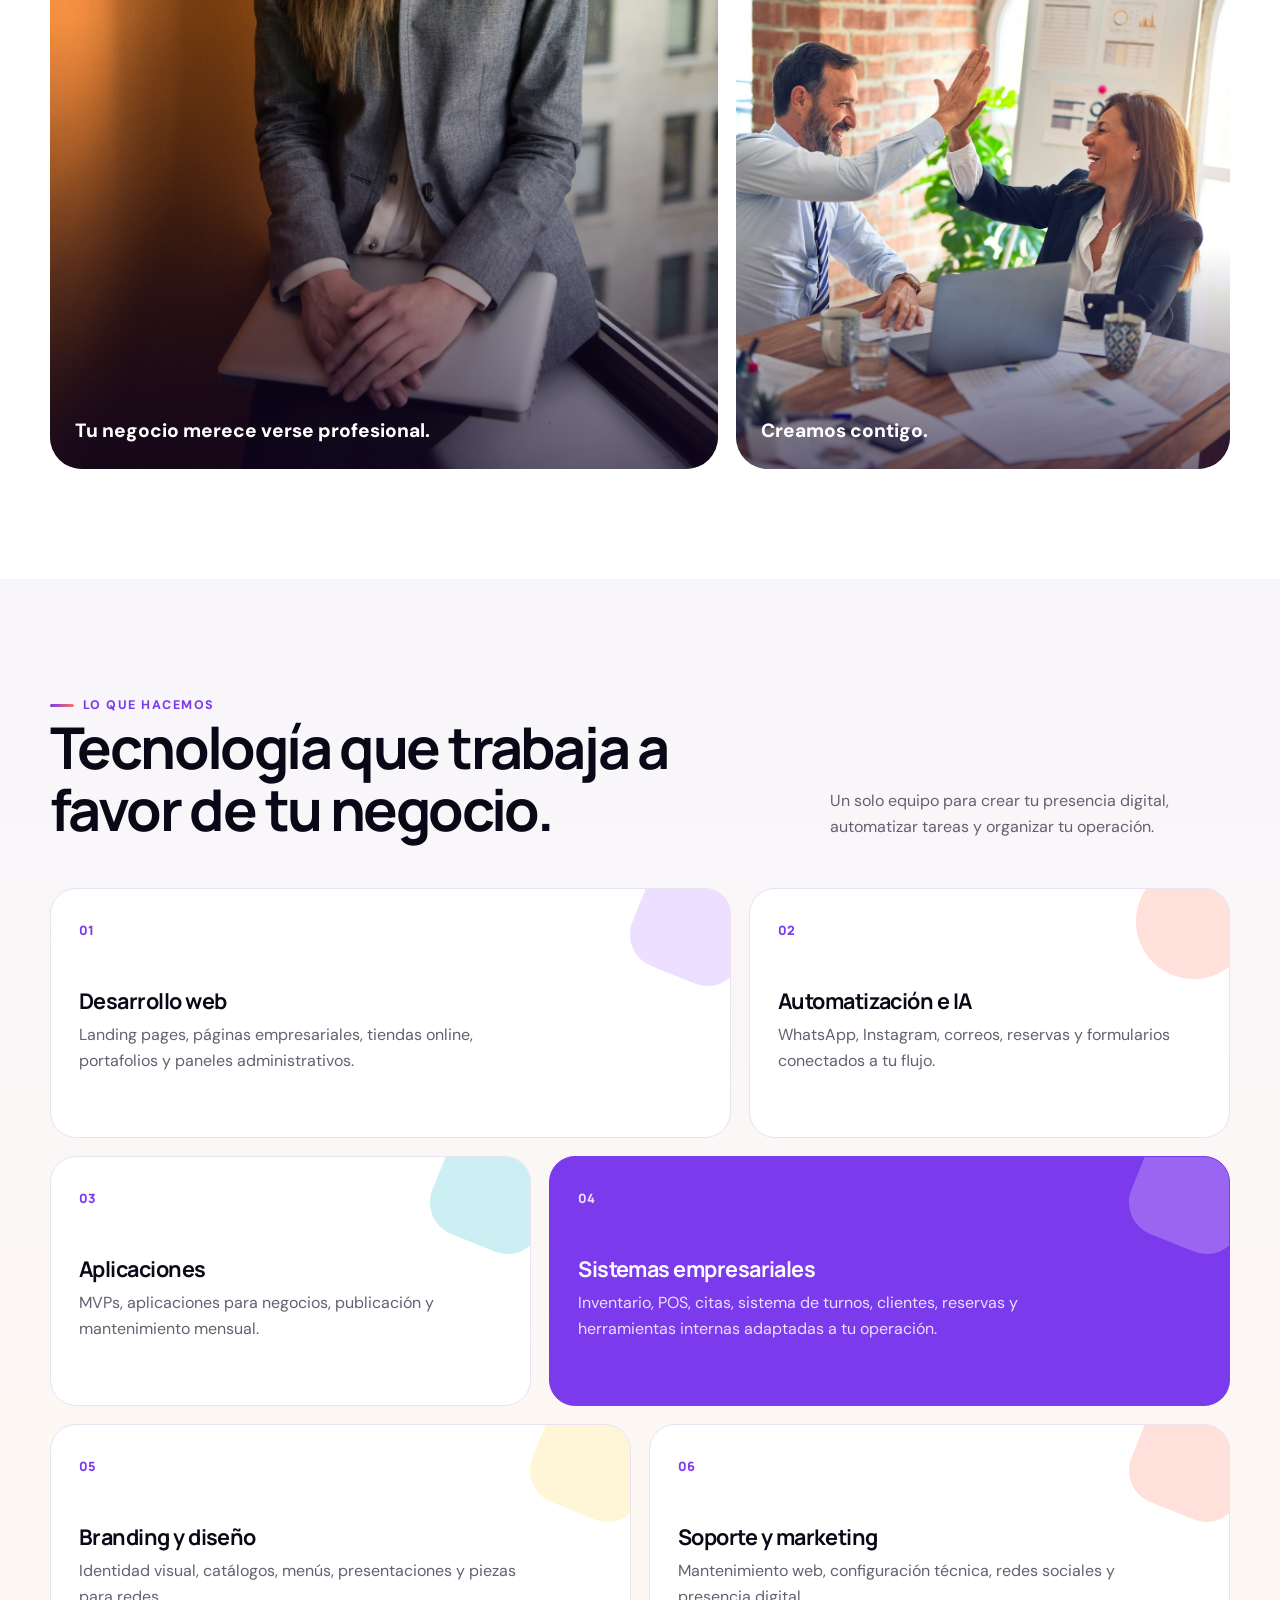
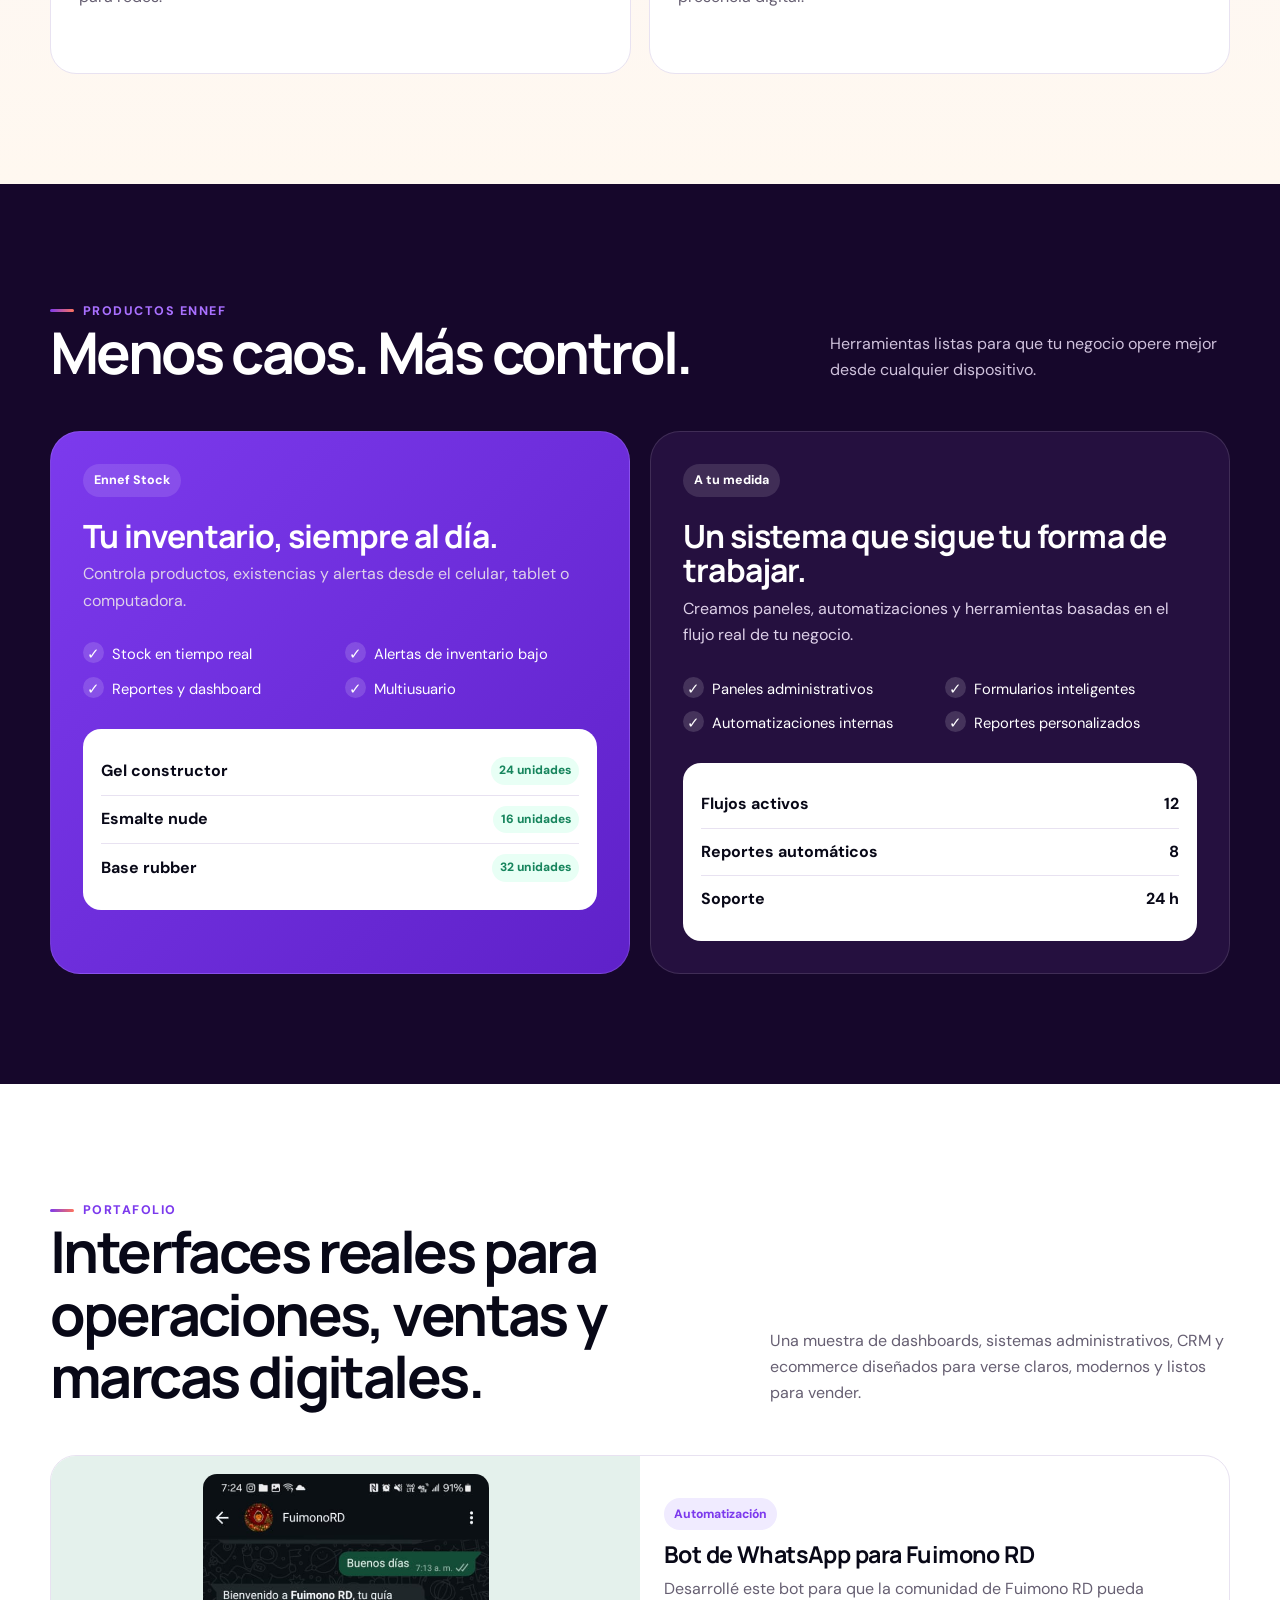
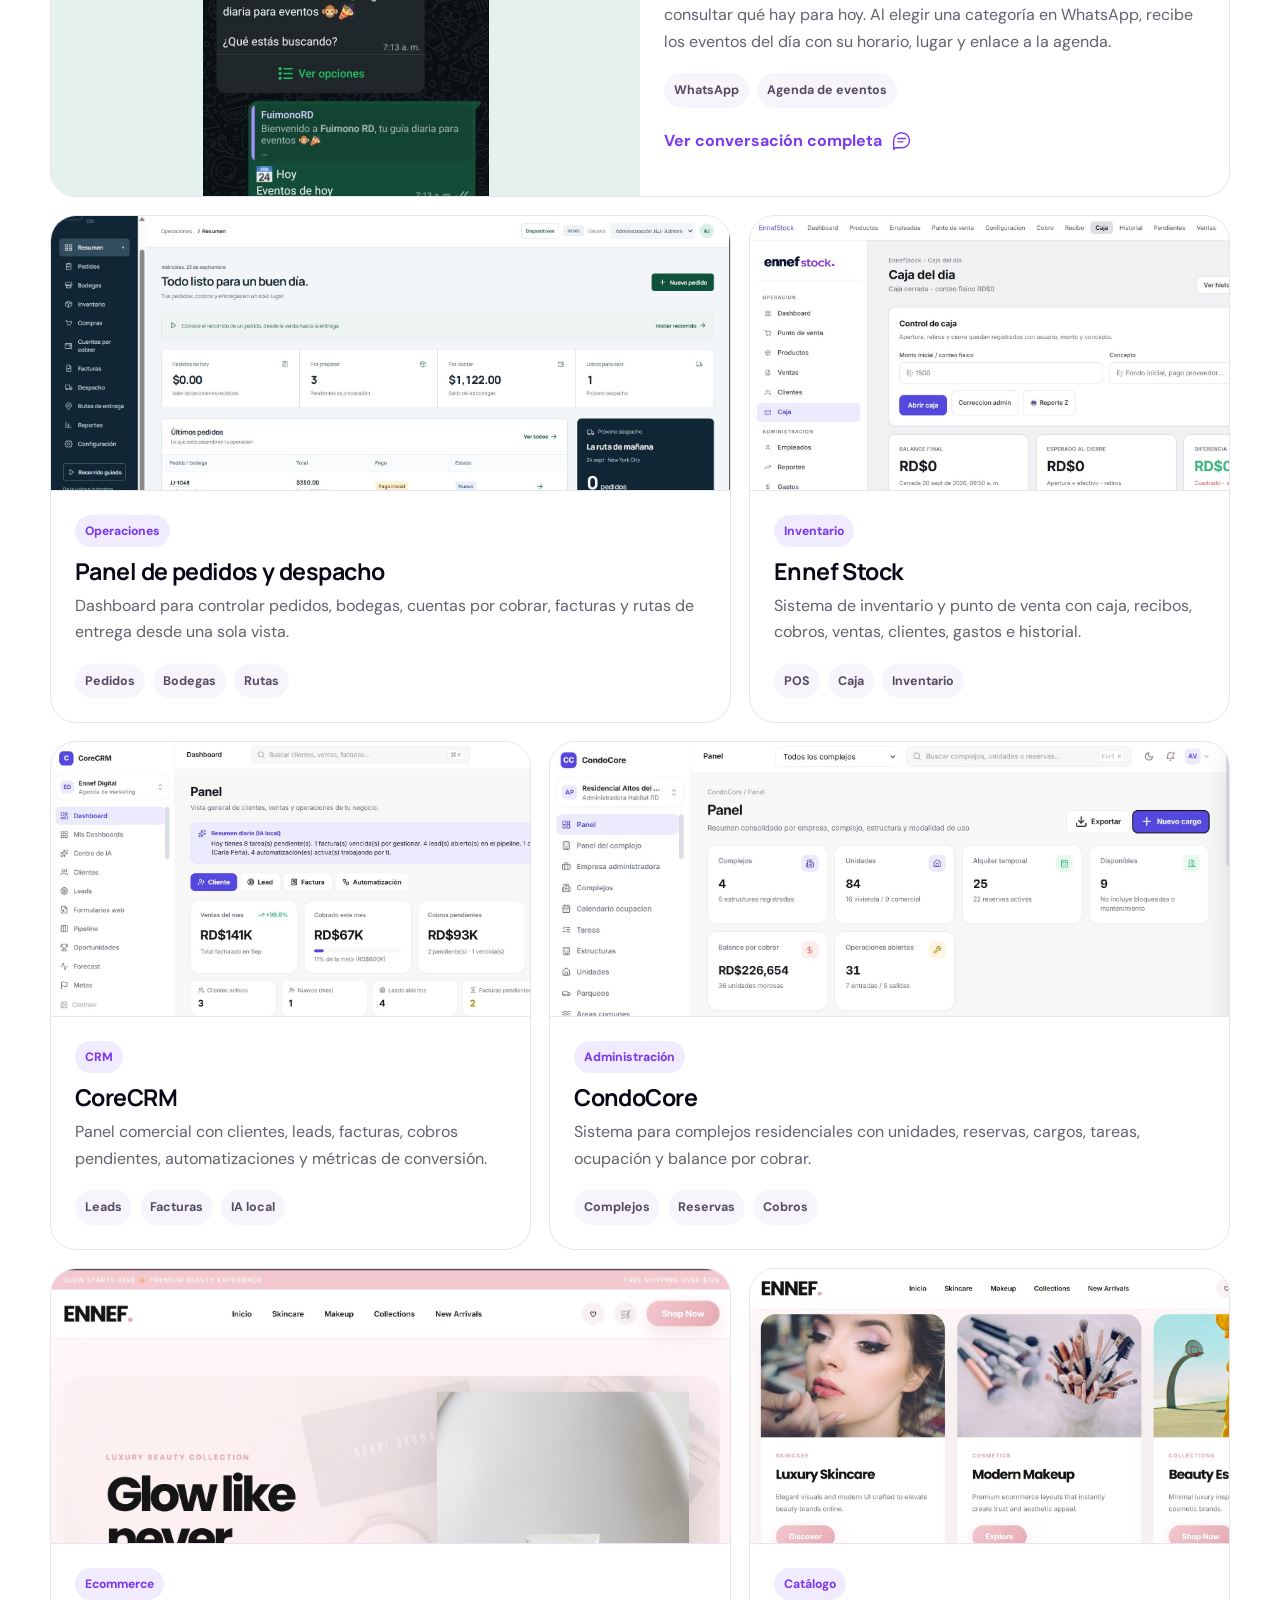
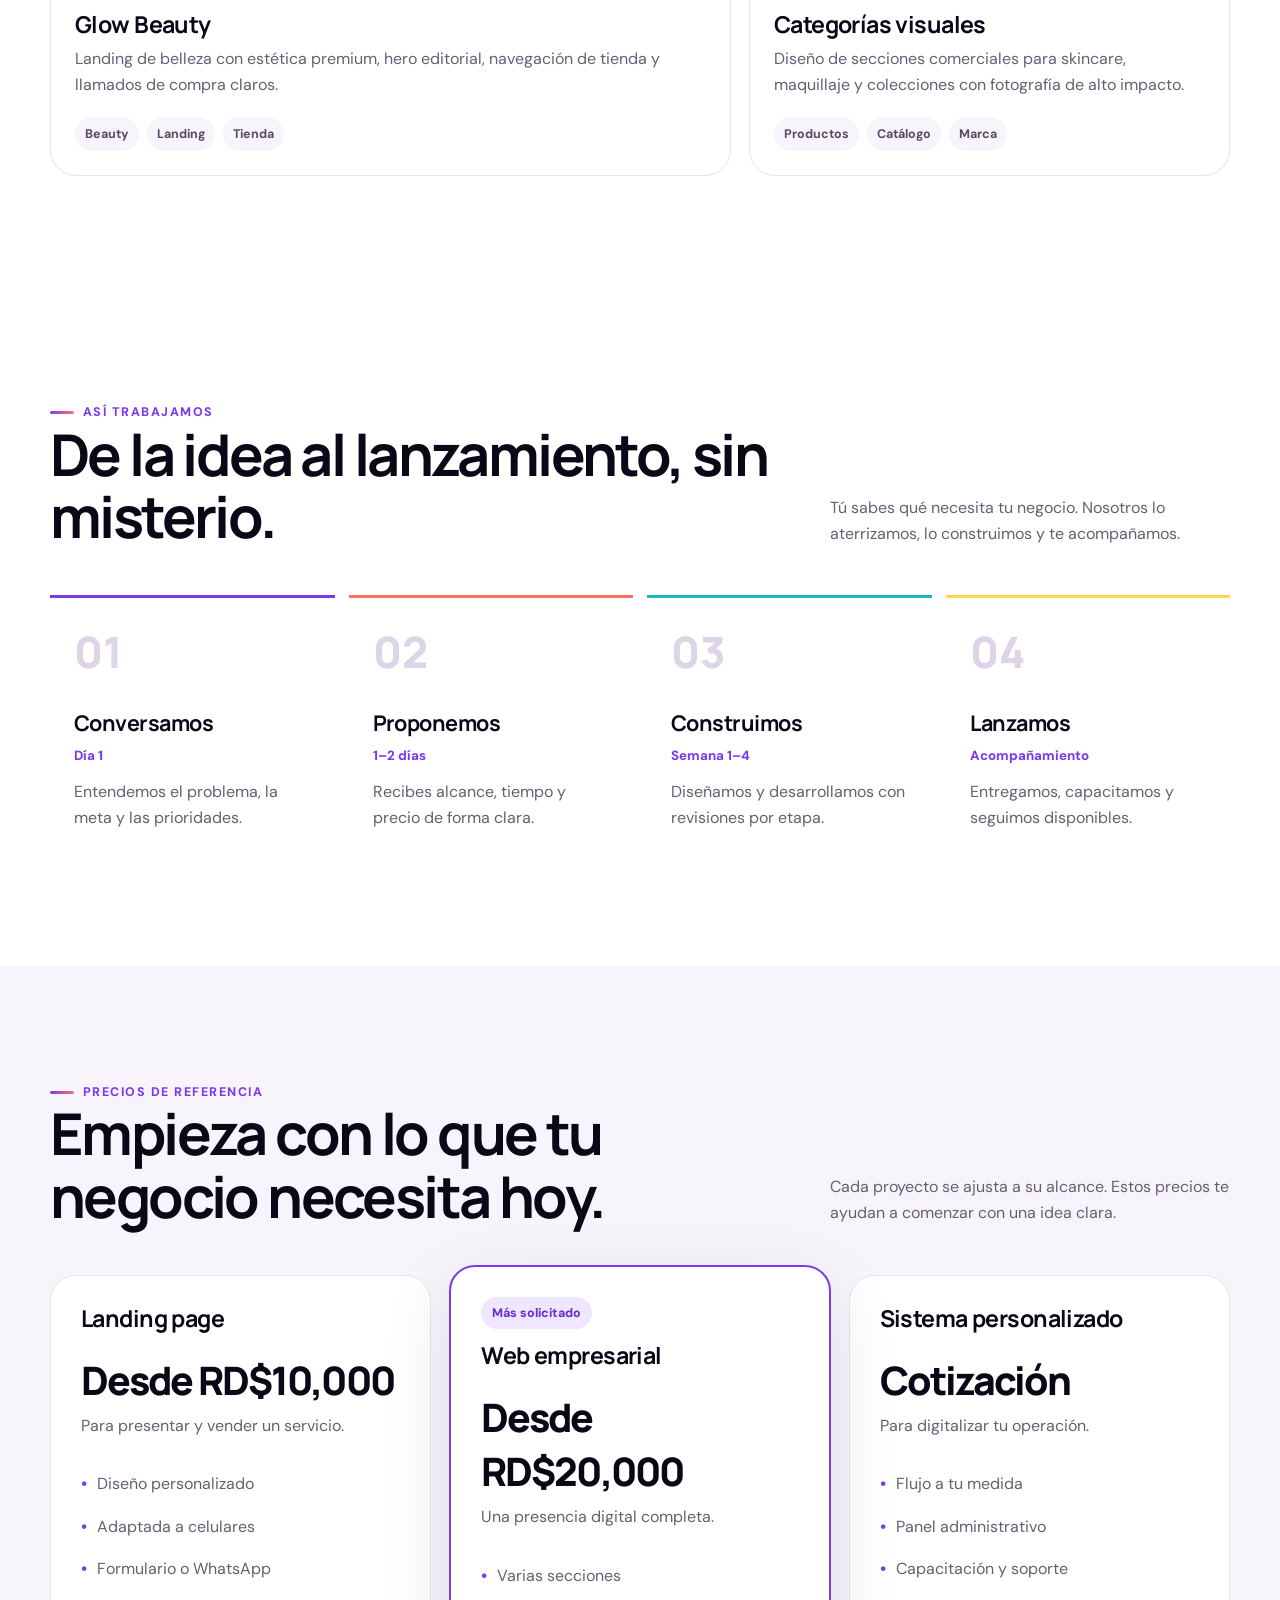
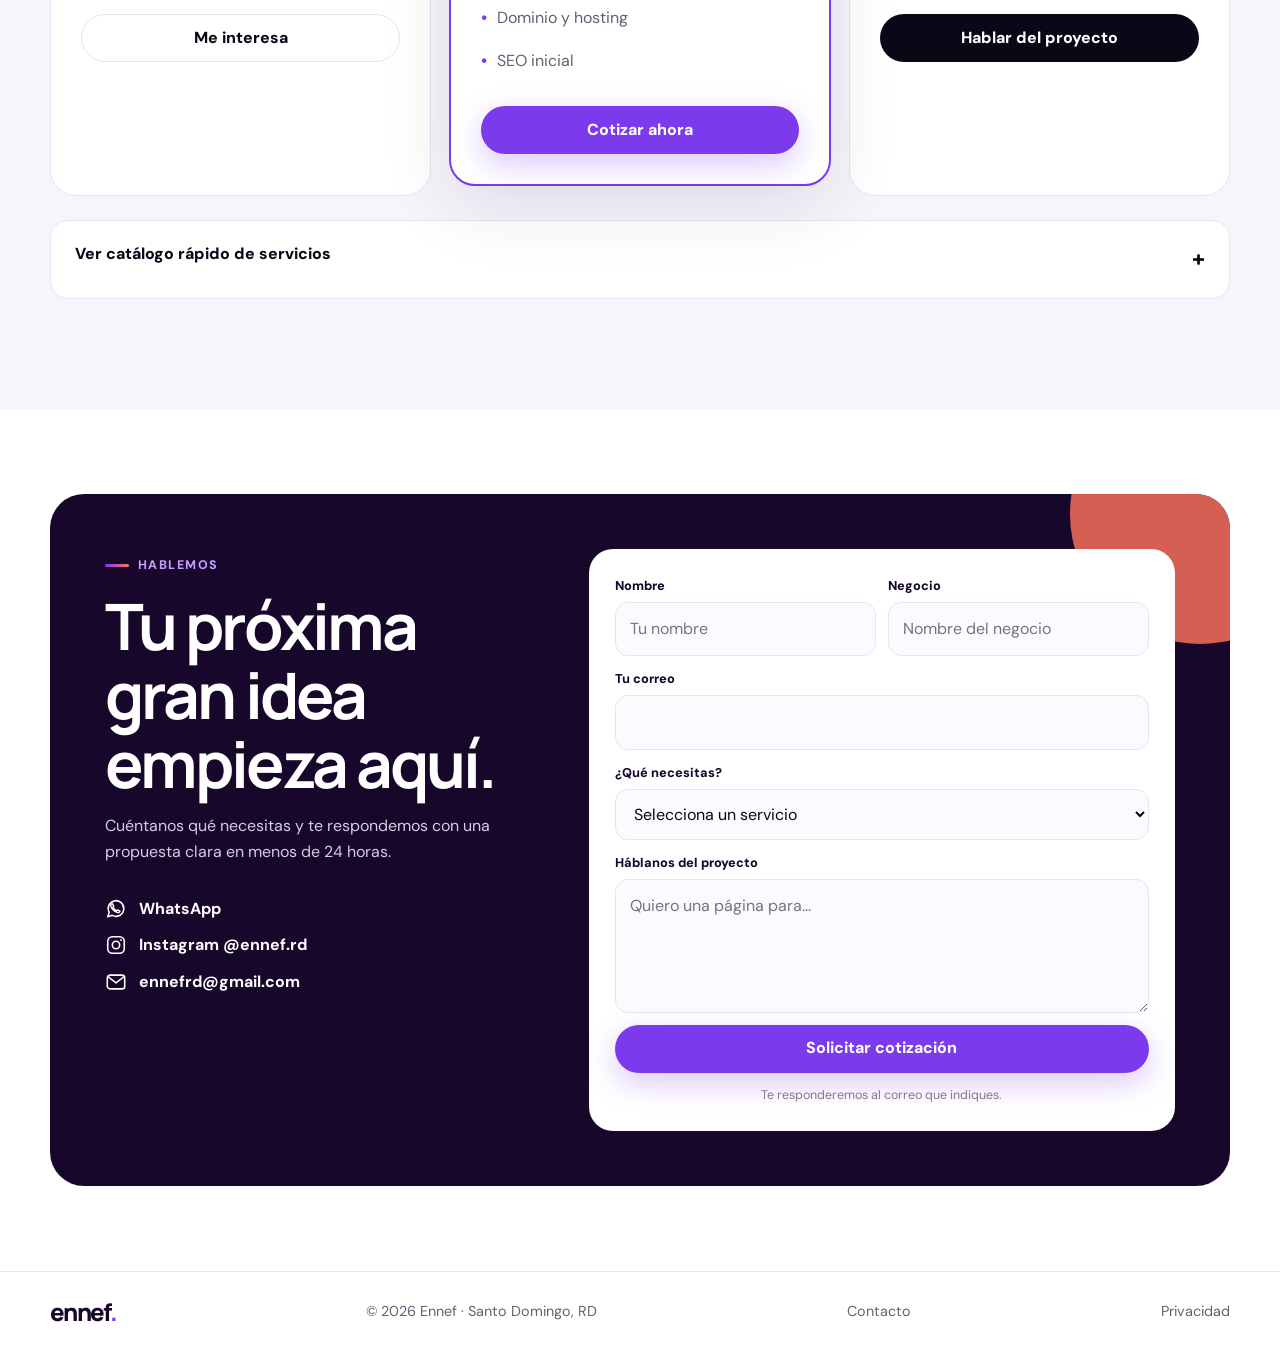
==== commit 71fb4b1b: "Use conversation icon on Fuimono preview link" ====
--- a/index.html
+++ b/index.html
@@ -48,7 +48,7 @@
       .work.fuimono{grid-column:1/-1;display:grid;grid-template-columns:minmax(0,1fr) minmax(0,1fr);align-items:center;min-height:0}
     .fuimono-preview{display:flex;justify-content:center;height:340px;overflow:hidden;background:#e4f1ec;padding:18px 16px 0}
     .fuimono-preview img{display:block;width:min(100%,286px);height:auto;align-self:flex-start;border-radius:14px 14px 0 0}
-    .fuimono-link{display:inline-block;margin-top:20px;color:var(--purple);font-weight:700}
+    .fuimono-link{display:inline-flex;align-items:center;gap:10px;margin-top:20px;color:var(--purple);font-weight:700}
     @media(max-width:700px){.work.fuimono{grid-template-columns:1fr}.fuimono-preview{height:250px}}
       .contact .links a{display:inline-flex;align-items:center;gap:12px;width:fit-content}.contact .links svg{width:22px;height:22px;flex:0 0 22px}
   </style>
@@ -111,7 +111,7 @@
       <div class="portfolio-grid">
         <article class="work fuimono">
           <a class="fuimono-preview" href="assets/portfolio/fuimono-whatsapp.png" aria-label="Ampliar la conversación con Fuimono RD"><img src="assets/portfolio/fuimono-whatsapp.png" alt="Conversación en WhatsApp para consultar las fiestas de hoy con Fuimono RD" loading="lazy"></a>
-          <div class="work-body"><span class="work-kind">Automatización</span><h3>Bot de WhatsApp para Fuimono RD</h3><p>Desarrollé este bot para que la comunidad de Fuimono RD pueda consultar qué hay para hoy. Al elegir una categoría en WhatsApp, recibe los eventos del día con su horario, lugar y enlace a la agenda.</p><div class="work-points"><span>WhatsApp</span><span>Agenda de eventos</span></div><a class="fuimono-link" href="assets/portfolio/fuimono-whatsapp.png">Ver conversación completa ↗</a></div>
+          <div class="work-body"><span class="work-kind">Automatización</span><h3>Bot de WhatsApp para Fuimono RD</h3><p>Desarrollé este bot para que la comunidad de Fuimono RD pueda consultar qué hay para hoy. Al elegir una categoría en WhatsApp, recibe los eventos del día con su horario, lugar y enlace a la agenda.</p><div class="work-points"><span>WhatsApp</span><span>Agenda de eventos</span></div><a class="fuimono-link" href="assets/portfolio/fuimono-whatsapp.png">Ver conversación completa <svg width="20" height="20" viewBox="0 0 24 24" fill="none" stroke="currentColor" stroke-width="1.7" stroke-linecap="round" stroke-linejoin="round" aria-hidden="true"><path d="M21 11.5a8.5 8.5 0 0 1-8.5 8.5H4l-2 2V11.5a9.5 9.5 0 0 1 19 0Z"/><path d="M7 9h9M7 13h6"/></svg></a></div>
         </article>
         <article class="work wide">
           <div class="work-shot"><img src="assets/portfolio/operaciones-dashboard.jpg" alt="Dashboard de operaciones con pedidos, cobros y rutas de despacho" loading="lazy"></div>
